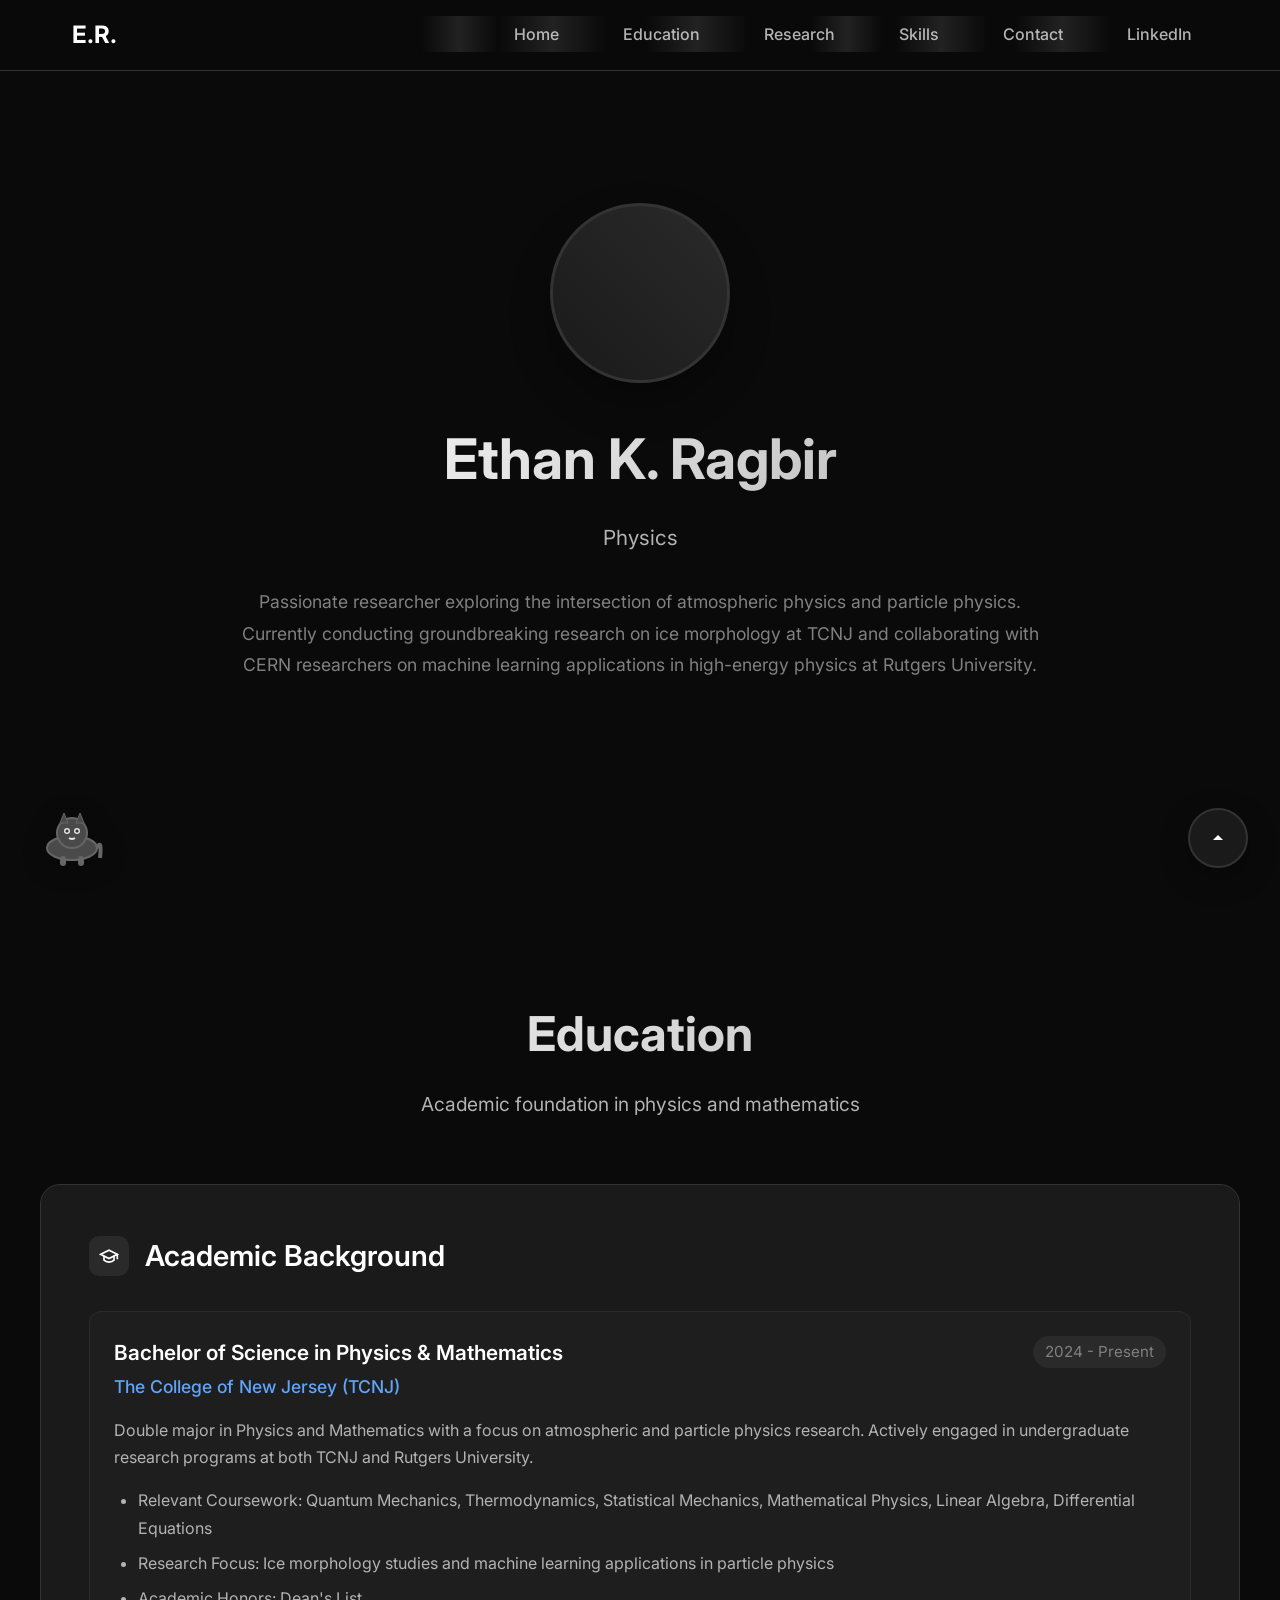
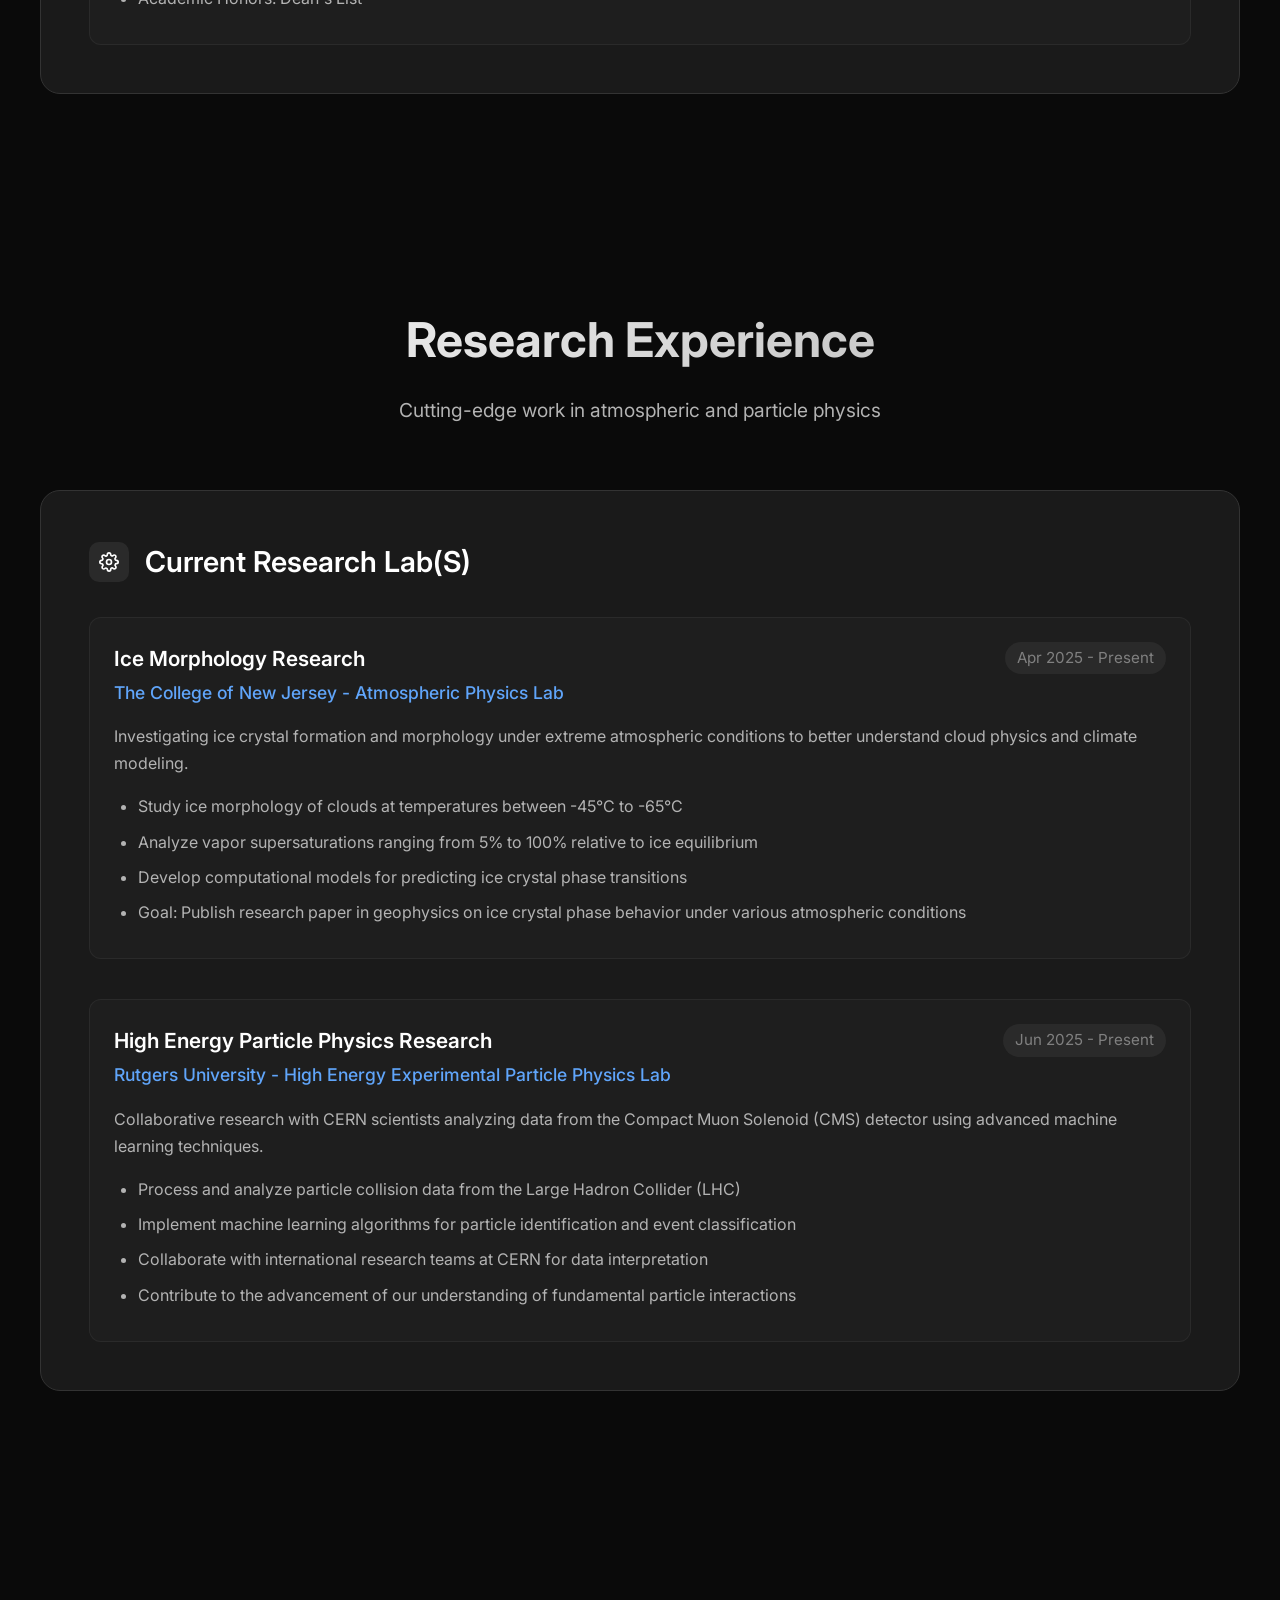
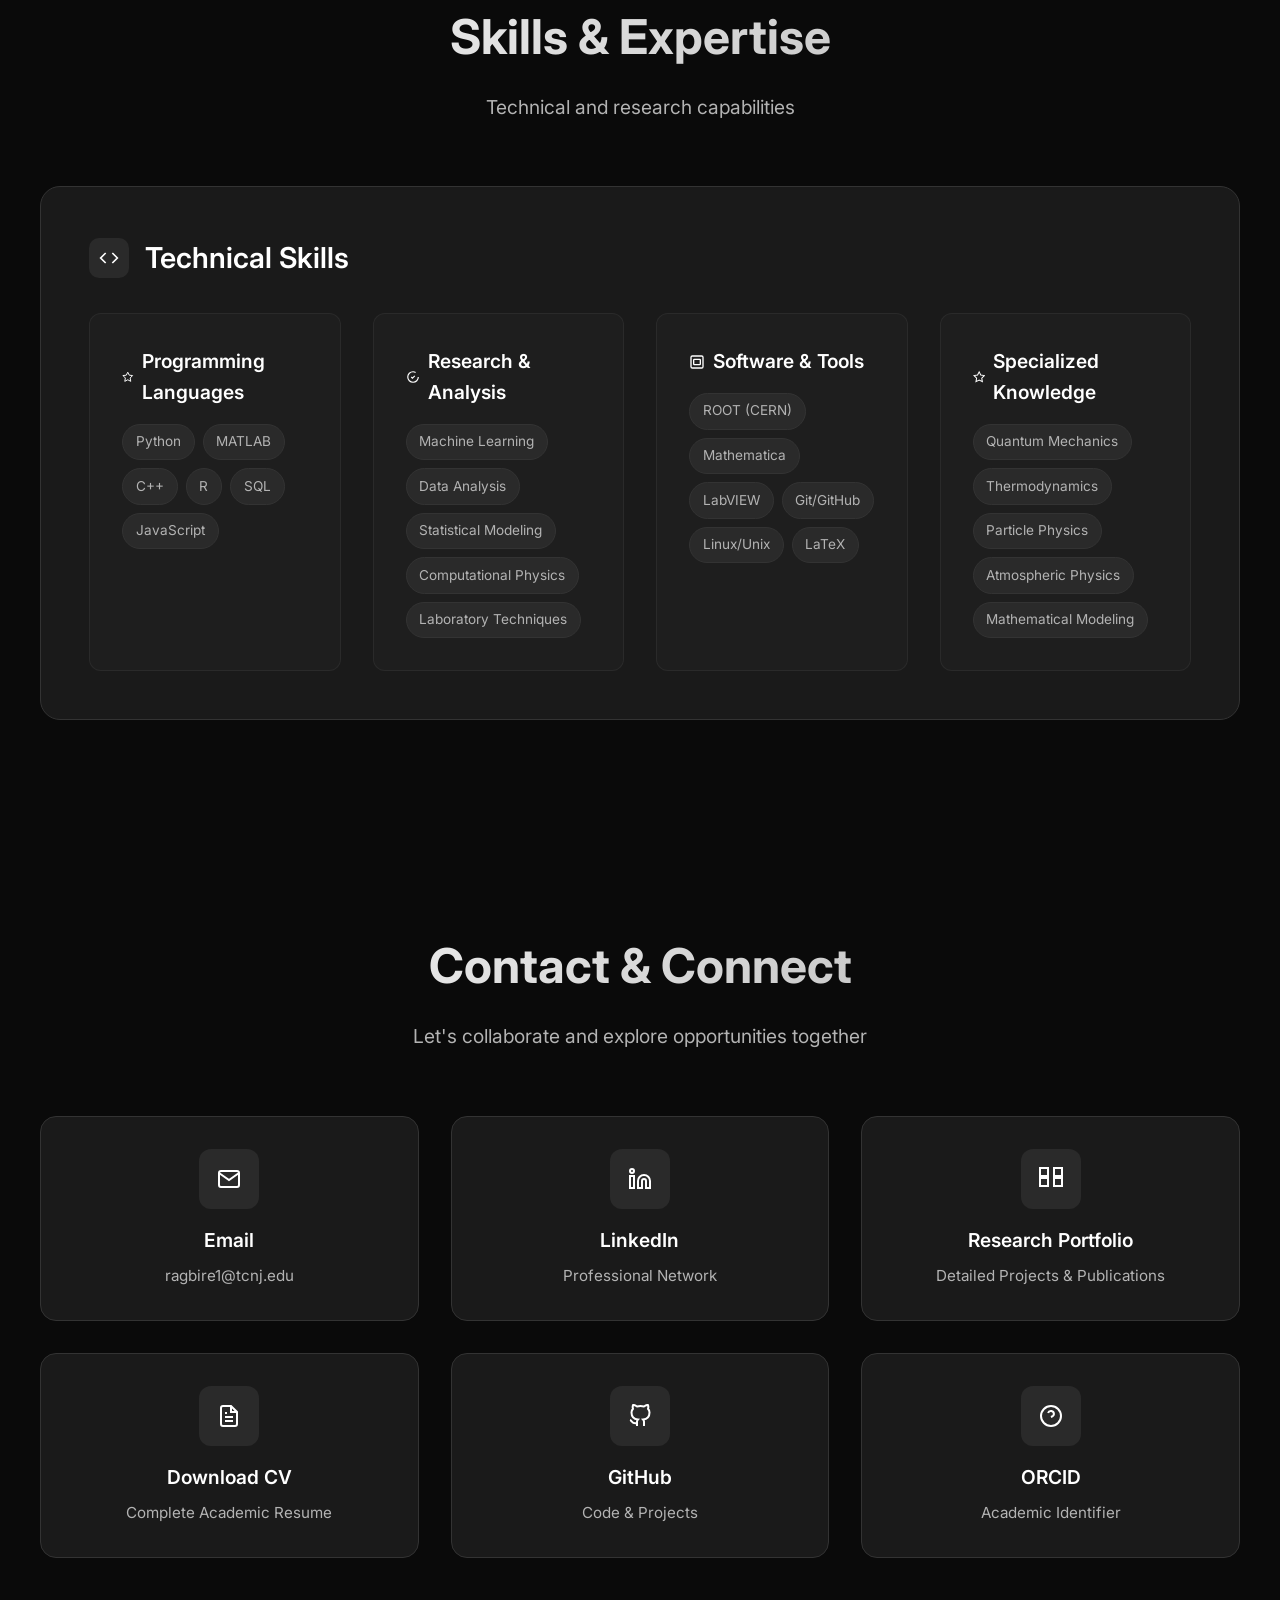
==== index.html @ 8b469f12 "Update index.html" ====
<!DOCTYPE html>
<html lang="en">
<head>
  <meta charset="UTF-8" />
  <meta name="viewport" content="width=device-width, initial-scale=1.0" />
  <title>Ethan Ragbir - Physics & Mathematics Portfolio</title>
  <link rel="preconnect" href="https://fonts.googleapis.com">
  <link rel="preconnect" href="https://fonts.gstatic.com" crossorigin>
  <link href="https://fonts.googleapis.com/css2?family=Inter:wght@300;400;500;600;700&display=swap" rel="stylesheet">
  <style>
    * {
      margin: 0;
      padding: 0;
      box-sizing: border-box;
    }

    :root {
      --bg-primary: #0a0a0a;
      --bg-secondary: #1a1a1a;
      --bg-tertiary: #2a2a2a;
      --text-primary: #ffffff;
      --text-secondary: #b3b3b3;
      --text-muted: #808080;
      --accent: #4a4a4a;
      --border: #333333;
      --shadow: rgba(0, 0, 0, 0.5);
      --success: #4ade80;
      --warning: #fbbf24;
      --info: #60a5fa;
    }

    body {
      font-family: 'Inter', sans-serif;
      background: var(--bg-primary);
      color: var(--text-primary);
      line-height: 1.6;
      overflow-x: hidden;
      scroll-behavior: smooth;
    }

    /* Animated background grid */
    .bg-grid {
      position: fixed;
      top: 0;
      left: 0;
      width: 100%;
      height: 100%;
      opacity: 0.03;
      z-index: 0;
      background-image: 
        linear-gradient(rgba(255,255,255,0.1) 1px, transparent 1px),
        linear-gradient(90deg, rgba(255,255,255,0.1) 1px, transparent 1px);
      background-size: 50px 50px;
      animation: gridMove 20s linear infinite;
    }

    @keyframes gridMove {
      0% { transform: translate(0, 0); }
      100% { transform: translate(50px, 50px); }
    }

    /* Navigation */
    .nav {
      position: fixed;
      top: 0;
      left: 0;
      right: 0;
      z-index: 1000;
      background: rgba(10, 10, 10, 0.95);
      backdrop-filter: blur(20px);
      border-bottom: 1px solid var(--border);
      padding: 1rem 0;
      transition: all 0.3s ease;
    }

    .nav.scrolled {
      background: rgba(10, 10, 10, 0.98);
      box-shadow: 0 4px 30px rgba(0, 0, 0, 0.3);
    }

    .nav-container {
      max-width: 1200px;
      margin: 0 auto;
      display: flex;
      justify-content: space-between;
      align-items: center;
      padding: 0 2rem;
    }

    .logo {
      font-size: 1.5rem;
      font-weight: 700;
      color: var(--text-primary);
      text-decoration: none;
      transition: transform 0.3s ease;
    }

    .logo:hover {
      transform: scale(1.05);
    }

    .nav-links {
      display: flex;
      list-style: none;
      gap: 2rem;
    }

    .nav-links a {
      color: var(--text-secondary);
      text-decoration: none;
      font-weight: 500;
      padding: 0.5rem 1rem;
      border-radius: 8px;
      transition: all 0.3s ease;
      position: relative;
      overflow: hidden;
    }

    .nav-links a::before {
      content: '';
      position: absolute;
      top: 0;
      left: -100%;
      width: 100%;
      height: 100%;
      background: linear-gradient(90deg, transparent, rgba(255,255,255,0.1), transparent);
      transition: left 0.5s ease;
    }

    .nav-links a:hover::before {
      left: 100%;
    }

    .nav-links a:hover {
      color: var(--text-primary);
      background: var(--bg-secondary);
      transform: translateY(-2px);
    }

    /* Sections */
    .section {
      min-height: 100vh;
      padding: 6rem 2rem 4rem;
      position: relative;
    }

    .container {
      max-width: 1200px;
      margin: 0 auto;
    }

    /* Hero Section */
    .hero {
      display: flex;
      align-items: center;
      justify-content: center;
      text-align: center;
    }

    .hero-content {
      max-width: 800px;
      z-index: 10;
    }

    .hero-image {
      width: 180px;
      height: 180px;
      border-radius: 50%;
      margin: 0 auto 2rem;
      background: linear-gradient(45deg, var(--bg-secondary), var(--bg-tertiary));
      border: 3px solid var(--border);
      overflow: hidden;
      position: relative;
      transition: all 0.5s ease;
      box-shadow: 0 20px 40px rgba(0,0,0,0.3);
    }

    .hero-image:hover {
      transform: scale(1.05) rotate(5deg);
      box-shadow: 0 25px 50px rgba(0,0,0,0.4);
    }

    .hero-image img {
      width: 100%;
      height: 100%;
      object-fit: cover;
    }

    .hero h1 {
      font-size: 3.5rem;
      font-weight: 700;
      margin-bottom: 1rem;
      background: linear-gradient(135deg, var(--text-primary), var(--text-secondary));
      -webkit-background-clip: text;
      -webkit-text-fill-color: transparent;
      background-clip: text;
      animation: fadeInUp 1s ease-out;
    }

    .hero .subtitle {
      font-size: 1.3rem;
      color: var(--text-secondary);
      margin-bottom: 2rem;
      animation: fadeInUp 1s ease-out 0.2s both;
    }

    .hero .description {
      font-size: 1.1rem;
      color: var(--text-muted);
      line-height: 1.8;
      margin-bottom: 3rem;
      animation: fadeInUp 1s ease-out 0.4s both;
    }

    @keyframes fadeInUp {
      from {
        opacity: 0;
        transform: translateY(30px);
      }
      to {
        opacity: 1;
        transform: translateY(0);
      }
    }

    /* Section Headers */
    .section-header {
      text-align: center;
      margin-bottom: 4rem;
    }

    .section-title {
      font-size: 3rem;
      font-weight: 700;
      margin-bottom: 1rem;
      background: linear-gradient(135deg, var(--text-primary), var(--text-secondary));
      -webkit-background-clip: text;
      -webkit-text-fill-color: transparent;
      background-clip: text;
    }

    .section-subtitle {
      font-size: 1.2rem;
      color: var(--text-secondary);
      max-width: 600px;
      margin: 0 auto;
    }

    /* CV Sections */
    .cv-section {
      background: var(--bg-secondary);
      border: 1px solid var(--border);
      border-radius: 20px;
      padding: 3rem;
      margin-bottom: 3rem;
      position: relative;
      overflow: hidden;
      transition: all 0.3s ease;
    }

    .cv-section::before {
      content: '';
      position: absolute;
      top: 0;
      left: -100%;
      width: 100%;
      height: 100%;
      background: linear-gradient(90deg, transparent, rgba(255,255,255,0.03), transparent);
      animation: shimmer 4s infinite;
    }

    @keyframes shimmer {
      0% { left: -100%; }
      100% { left: 100%; }
    }

    .cv-section:hover {
      transform: translateY(-5px);
      box-shadow: 0 15px 35px rgba(0,0,0,0.2);
    }

    .cv-section h3 {
      font-size: 1.8rem;
      font-weight: 600;
      color: var(--text-primary);
      margin-bottom: 2rem;
      display: flex;
      align-items: center;
      gap: 1rem;
    }

    .cv-icon {
      width: 40px;
      height: 40px;
      background: var(--bg-tertiary);
      border-radius: 10px;
      display: flex;
      align-items: center;
      justify-content: center;
      transition: all 0.3s ease;
    }

    .cv-section:hover .cv-icon {
      background: var(--accent);
      transform: scale(1.1);
    }

    /* Education & Experience Items */
    .cv-item {
      margin-bottom: 2.5rem;
      padding: 1.5rem;
      background: rgba(255,255,255,0.02);
      border-radius: 12px;
      border: 1px solid rgba(255,255,255,0.05);
      transition: all 0.3s ease;
    }

    .cv-item:hover {
      background: rgba(255,255,255,0.04);
      transform: translateX(10px);
    }

    .cv-item:last-child {
      margin-bottom: 0;
    }

    .cv-item-header {
      display: flex;
      justify-content: space-between;
      align-items: flex-start;
      margin-bottom: 1rem;
      flex-wrap: wrap;
      gap: 1rem;
    }

    .cv-item-title {
      font-size: 1.3rem;
      font-weight: 600;
      color: var(--text-primary);
      margin-bottom: 0.25rem;
    }

    .cv-item-subtitle {
      font-size: 1.1rem;
      color: var(--info);
      font-weight: 500;
    }

    .cv-item-date {
      font-size: 0.95rem;
      color: var(--text-muted);
      background: var(--bg-tertiary);
      padding: 0.25rem 0.75rem;
      border-radius: 20px;
      white-space: nowrap;
    }

    .cv-item-description {
      color: var(--text-secondary);
      line-height: 1.7;
    }

    .cv-item-description ul {
      margin-top: 1rem;
      padding-left: 1.5rem;
    }

    .cv-item-description li {
      margin-bottom: 0.5rem;
      color: var(--text-secondary);
    }

    /* Skills Grid */
    .skills-grid {
      display: grid;
      grid-template-columns: repeat(auto-fit, minmax(250px, 1fr));
      gap: 2rem;
    }

    .skill-category {
      background: rgba(255,255,255,0.02);
      border: 1px solid rgba(255,255,255,0.05);
      border-radius: 12px;
      padding: 2rem;
      transition: all 0.3s ease;
    }

    .skill-category:hover {
      background: rgba(255,255,255,0.04);
      transform: translateY(-5px);
    }

    .skill-category h4 {
      font-size: 1.2rem;
      font-weight: 600;
      color: var(--text-primary);
      margin-bottom: 1rem;
      display: flex;
      align-items: center;
      gap: 0.5rem;
    }

    .skill-tags {
      display: flex;
      flex-wrap: wrap;
      gap: 0.5rem;
    }

    .skill-tag {
      background: var(--bg-tertiary);
      color: var(--text-secondary);
      padding: 0.4rem 0.8rem;
      border-radius: 20px;
      font-size: 0.85rem;
      border: 1px solid var(--border);
      transition: all 0.3s ease;
    }

    .skill-tag:hover {
      background: var(--accent);
      color: var(--text-primary);
      transform: scale(1.05);
    }

    /* Contact Cards */
    .contact-grid {
      display: grid;
      grid-template-columns: repeat(auto-fit, minmax(300px, 1fr));
      gap: 2rem;
    }

    .contact-card {
      background: var(--bg-secondary);
      border: 1px solid var(--border);
      border-radius: 16px;
      padding: 2rem;
      text-align: center;
      transition: all 0.3s ease;
      position: relative;
      overflow: hidden;
      cursor: pointer;
    }

    .contact-card::before {
      content: '';
      position: absolute;
      top: 0;
      left: 0;
      right: 0;
      bottom: 0;
      background: linear-gradient(45deg, transparent, rgba(255,255,255,0.05), transparent);
      opacity: 0;
      transition: opacity 0.3s ease;
    }

    .contact-card:hover::before {
      opacity: 1;
    }

    .contact-card:hover {
      transform: translateY(-10px);
      box-shadow: 0 20px 40px rgba(0,0,0,0.3);
      border-color: var(--accent);
    }

    .contact-icon {
      width: 60px;
      height: 60px;
      background: var(--bg-tertiary);
      border-radius: 12px;
      display: flex;
      align-items: center;
      justify-content: center;
      margin: 0 auto 1rem;
      transition: all 0.3s ease;
    }

    .contact-card:hover .contact-icon {
      background: var(--accent);
      transform: scale(1.1);
    }

    .contact-card h4 {
      font-size: 1.2rem;
      font-weight: 600;
      margin-bottom: 0.5rem;
      color: var(--text-primary);
    }

    .contact-card p {
      color: var(--text-secondary);
      font-size: 0.95rem;
    }

    .contact-card a {
      color: inherit;
      text-decoration: none;
    }

    /* Interactive Cat */
    .interactive-cat {
      position: fixed;
      bottom: 2rem;
      left: 2rem;
      width: 80px;
      height: 60px;
      cursor: pointer;
      transition: all 0.3s ease;
      z-index: 1000;
      filter: drop-shadow(0 4px 12px rgba(0,0,0,0.3));
    }

    .interactive-cat:hover {
      transform: scale(1.1);
      filter: drop-shadow(0 6px 20px rgba(0,0,0,0.4));
    }

    .interactive-cat.walking {
      animation: catWalk 8s linear infinite;
    }

    @keyframes catWalk {
      0% { left: 2rem; }
      25% { left: calc(50% - 40px); }
      50% { left: calc(100% - 6rem); transform: scaleX(-1); }
      75% { left: calc(50% - 40px); }
      100% { left: 2rem; transform: scaleX(1); }
    }

    /* Scroll Indicators */
    .scroll-indicator {
      position: fixed;
      top: 0;
      left: 0;
      height: 4px;
      background: linear-gradient(90deg, var(--accent), var(--text-secondary));
      transition: width 0.1s ease;
      z-index: 1001;
    }

    /* Floating Action Button */
    .fab {
      position: fixed;
      bottom: 2rem;
      right: 2rem;
      width: 60px;
      height: 60px;
      background: var(--bg-secondary);
      border: 2px solid var(--border);
      border-radius: 50%;
      display: flex;
      align-items: center;
      justify-content: center;
      cursor: pointer;
      transition: all 0.3s ease;
      z-index: 1000;
      box-shadow: 0 10px 30px rgba(0,0,0,0.3);
    }

    .fab:hover {
      background: var(--accent);
      transform: scale(1.1);
      box-shadow: 0 15px 40px rgba(0,0,0,0.4);
    }

    .fab svg {
      width: 24px;
      height: 24px;
      fill: var(--text-primary);
    }

    /* Responsive Design */
    @media (max-width: 768px) {
      .nav-container {
        padding: 0 1rem;
      }
      
      .nav-links {
        display: none;
      }
      
      .section {
        padding: 4rem 1rem 2rem;
      }
      
      .hero h1 {
        font-size: 2.5rem;
      }
      
      .section-title {
        font-size: 2.2rem;
      }
      
      .cv-section {
        padding: 2rem;
      }
      
      .cv-item-header {
        flex-direction: column;
        align-items: flex-start;
        gap: 0.5rem;
      }
      
      .fab {
        bottom: 1rem;
        right: 1rem;
      }
      
      .interactive-cat {
        bottom: 1rem;
        left: 1rem;
        width: 60px;
        height: 45px;
      }
    }

    /* Loading Animation */
    .loading {
      position: fixed;
      top: 0;
      left: 0;
      width: 100%;
      height: 100%;
      background: var(--bg-primary);
      display: flex;
      align-items: center;
      justify-content: center;
      z-index: 10000;
      transition: opacity 0.5s ease;
    }

    .loading.hidden {
      opacity: 0;
      pointer-events: none;
    }

    .spinner {
      width: 40px;
      height: 40px;
      border: 3px solid var(--border);
      border-top: 3px solid var(--text-primary);
      border-radius: 50%;
      animation: spin 1s linear infinite;
    }

    @keyframes spin {
      0% { transform: rotate(0deg); }
      100% { transform: rotate(360deg); }
    }
  </style>
</head>
<body>
  <!-- Loading Screen -->
  <div class="loading" id="loading">
    <div class="spinner"></div>
  </div>

  <!-- Scroll Indicator -->
  <div class="scroll-indicator" id="scrollIndicator"></div>

  <!-- Animated Background -->
  <div class="bg-grid"></div>

  <!-- Navigation -->
  <nav class="nav" id="navbar">
    <div class="nav-container">
      <a href="#home" class="logo">E.R.</a>
      <ul class="nav-links">
        <li><a href="#home">Home</a></li>
        <li><a href="#education">Education</a></li>
        <li><a href="#research">Research</a></li>
        <li><a href="#skills">Skills</a></li>
        <li><a href="#contact">Contact</a></li>
        <li><a href="https://www.linkedin.com/in/ethan-ragbir-6032b42a3" target="_blank">LinkedIn</a></li>
      </ul>
    </div>
  </nav>

  <!-- Hero Section -->
  <section class="section hero" id="home">
    <div class="container">
      <div class="hero-content">
        <div class="hero-image">
          <img src="your-profile.jpg" alt="Ethan Ragbir" onerror="this.style.display='none'">
        </div>
        <h1>Ethan K. Ragbir</h1>
        <p class="subtitle">Physics & Mathematics Student</p>
        <p class="description">
          Passionate researcher exploring the intersection of atmospheric physics and particle physics. 
          Currently conducting groundbreaking research on ice morphology at TCNJ and collaborating 
          with CERN researchers on machine learning applications in high-energy physics at Rutgers University.
        </p>
      </div>
    </div>
  </section>

  <!-- Education Section -->
  <section class="section" id="education">
    <div class="container">
      <div class="section-header">
        <h2 class="section-title">Education</h2>
        <p class="section-subtitle">Academic foundation in physics and mathematics</p>
      </div>
      
      <div class="cv-section">
        <h3>
          <div class="cv-icon">
            <svg width="20" height="20" viewBox="0 0 24 24" fill="none" stroke="currentColor" stroke-width="2">
              <path d="M22 10v6M2 10l10-5 10 5-10 5z"/>
              <path d="M6 12v5c3 3 9 3 12 0v-5"/>
            </svg>
          </div>
          Academic Background
        </h3>
        
        <div class="cv-item">
          <div class="cv-item-header">
            <div>
              <div class="cv-item-title">Bachelor of Science in Physics & Mathematics</div>
              <div class="cv-item-subtitle">The College of New Jersey (TCNJ)</div>
            </div>
            <div class="cv-item-date">2024 - Present</div>
          </div>
          <div class="cv-item-description">
            <p>Double major in Physics and Mathematics with a focus on atmospheric and particle physics research. Actively engaged in undergraduate research programs at both TCNJ and Rutgers University.</p>
            <ul>
              <li>Relevant Coursework: Quantum Mechanics, Thermodynamics, Statistical Mechanics, Mathematical Physics, Linear Algebra, Differential Equations</li>
              <li>Research Focus: Ice morphology studies and machine learning applications in particle physics</li>
              <li>Academic Honors: Dean's List</li>
            </ul>
          </div>
        </div>
      </div>
    </div>
  </section>

  <!-- Research Section -->
  <section class="section" id="research">
    <div class="container">
      <div class="section-header">
        <h2 class="section-title">Research Experience</h2>
        <p class="section-subtitle">Cutting-edge work in atmospheric and particle physics</p>
      </div>
      
      <div class="cv-section">
        <h3>
          <div class="cv-icon">
            <svg width="20" height="20" viewBox="0 0 24 24" fill="none" stroke="currentColor" stroke-width="2">
              <circle cx="12" cy="12" r="3"/>
              <path d="M19.4 15a1.65 1.65 0 0 0 .33 1.82l.06.06a2 2 0 0 1 0 2.83 2 2 0 0 1-2.83 0l-.06-.06a1.65 1.65 0 0 0-1.82-.33 1.65 1.65 0 0 0-1 1.51V21a2 2 0 0 1-2 2 2 2 0 0 1-2-2v-.09A1.65 1.65 0 0 0 9 19.4a1.65 1.65 0 0 0-1.82.33l-.06.06a2 2 0 0 1-2.83 0 2 2 0 0 1 0-2.83l.06-.06a1.65 1.65 0 0 0 .33-1.82 1.65 1.65 0 0 0-1.51-1H3a2 2 0 0 1-2-2 2 2 0 0 1 2-2h.09A1.65 1.65 0 0 0 4.6 9a1.65 1.65 0 0 0-.33-1.82l-.06-.06a2 2 0 0 1 0-2.83 2 2 0 0 1 2.83 0l.06.06a1.65 1.65 0 0 0 1.82.33H9a1.65 1.65 0 0 0 1-1.51V3a2 2 0 0 1 2-2 2 2 0 0 1 2 2v.09a1.65 1.65 0 0 0 1 1.51 1.65 1.65 0 0 0 1.82-.33l.06-.06a2 2 0 0 1 2.83 0 2 2 0 0 1 0 2.83l-.06.06a1.65 1.65 0 0 0-.33 1.82V9a1.65 1.65 0 0 0 1.51 1H21a2 2 0 0 1 2 2 2 2 0 0 1-2 2h-.09a1.65 1.65 0 0 0-1.51 1z"/>
            </svg>
          </div>
          Current Research Lab(S)
        </h3>
        
        <div class="cv-item">
          <div class="cv-item-header">
            <div>
              <div class="cv-item-title">Ice Morphology Research</div>
              <div class="cv-item-subtitle">The College of New Jersey - Atmospheric Physics Lab</div>
            </div>
            <div class="cv-item-date">Apr 2025 - Present</div>
          </div>
          <div class="cv-item-description">
            <p>Investigating ice crystal formation and morphology under extreme atmospheric conditions to better understand cloud physics and climate modeling.</p>
            <ul>
              <li>Study ice morphology of clouds at temperatures between -45°C to -65°C</li>
              <li>Analyze vapor supersaturations ranging from 5% to 100% relative to ice equilibrium</li>
              <li>Develop computational models for predicting ice crystal phase transitions</li>
              <li>Goal: Publish research paper in geophysics on ice crystal phase behavior under various atmospheric conditions</li>
            </ul>
          </div>
        </div>

        <div class="cv-item">
          <div class="cv-item-header">
            <div>
              <div class="cv-item-title">High Energy Particle Physics Research</div>
              <div class="cv-item-subtitle">Rutgers University - High Energy Experimental Particle Physics Lab</div>
            </div>
            <div class="cv-item-date">Jun 2025 - Present</div>
          </div>
          <div class="cv-item-description">
            <p>Collaborative research with CERN scientists analyzing data from the Compact Muon Solenoid (CMS) detector using advanced machine learning techniques.</p>
            <ul>
              <li>Process and analyze particle collision data from the Large Hadron Collider (LHC)</li>
              <li>Implement machine learning algorithms for particle identification and event classification</li>
              <li>Collaborate with international research teams at CERN for data interpretation</li>
              <li>Contribute to the advancement of our understanding of fundamental particle interactions</li>
            </ul>
          </div>
        </div>
      </div>
    </div>
  </section>

  <!-- Skills Section -->
  <section class="section" id="skills">
    <div class="container">
      <div class="section-header">
        <h2 class="section-title">Skills & Expertise</h2>
        <p class="section-subtitle">Technical and research capabilities</p>
      </div>
      
      <div class="cv-section">
        <h3>
          <div class="cv-icon">
            <svg width="20" height="20" viewBox="0 0 24 24" fill="none" stroke="currentColor" stroke-width="2">
              <polyline points="16 18 22 12 16 6"/>
              <polyline points="8 6 2 12 8 18"/>
            </svg>
          </div>
          Technical Skills
        </h3>
        
        <div class="skills-grid">
          <div class="skill-category">
            <h4>
              <svg width="16" height="16" viewBox="0 0 24 24" fill="none" stroke="currentColor" stroke-width="2">
                <polygon points="12 2 15.09 8.26 22 9 17 14.14 18.18 21.02 12 17.77 5.82 21.02 7 14.14 2 9 8.91 8.26 12 2"/>
              </svg>
              Programming Languages
            </h4>
            <div class="skill-tags">
              <span class="skill-tag">Python</span>
              <span class="skill-tag">MATLAB</span>
              <span class="skill-tag">C++</span>
              <span class="skill-tag">R</span>
              <span class="skill-tag">SQL</span>
              <span class="skill-tag">JavaScript</span>
            </div>
          </div>

          <div class="skill-category">
            <h4>
              <svg width="16" height="16" viewBox="0 0 24 24" fill="none" stroke="currentColor" stroke-width="2">
                <path d="M9 12l2 2 4-4"/>
              <path d="M21 12c0 4.97-4.03 9-9 9s-9-4.03-9-9 4.03-9 9-9c1.59 0 3.09.41 4.39 1.14"/>
            </svg>
            Research & Analysis
          </h4>
          <div class="skill-tags">
            <span class="skill-tag">Machine Learning</span>
            <span class="skill-tag">Data Analysis</span>
            <span class="skill-tag">Statistical Modeling</span>
            <span class="skill-tag">Computational Physics</span>
            <span class="skill-tag">Laboratory Techniques</span>
          </div>
        </div>

        <div class="skill-category">
          <h4>
            <svg width="16" height="16" viewBox="0 0 24 24" fill="none" stroke="currentColor" stroke-width="2">
              <rect x="3" y="3" width="18" height="18" rx="2" ry="2"/>
              <rect x="7" y="8" width="10" height="8" rx="1" ry="1"/>
            </svg>
            Software & Tools
          </h4>
          <div class="skill-tags">
            <span class="skill-tag">ROOT (CERN)</span>
            <span class="skill-tag">Mathematica</span>
            <span class="skill-tag">LabVIEW</span>
            <span class="skill-tag">Git/GitHub</span>
            <span class="skill-tag">Linux/Unix</span>
            <span class="skill-tag">LaTeX</span>
          </div>
        </div>

        <div class="skill-category">
          <h4>
            <svg width="16" height="16" viewBox="0 0 24 24" fill="none" stroke="currentColor" stroke-width="2">
              <path d="M12 2l3.09 6.26L22 9.27l-5 4.87 1.18 6.88L12 17.77l-6.18 3.25L7 14.14 2 9.27l6.91-1.01L12 2z"/>
            </svg>
            Specialized Knowledge
          </h4>
          <div class="skill-tags">
            <span class="skill-tag">Quantum Mechanics</span>
            <span class="skill-tag">Thermodynamics</span>
            <span class="skill-tag">Particle Physics</span>
            <span class="skill-tag">Atmospheric Physics</span>
            <span class="skill-tag">Mathematical Modeling</span>
          </div>
        </div>
      </div>
    </div>
  </div>
</section>

<!-- Contact Section -->
<section class="section" id="contact">
  <div class="container">
    <div class="section-header">
      <h2 class="section-title">Contact & Connect</h2>
      <p class="section-subtitle">Let's collaborate and explore opportunities together</p>
    </div>
    
    <div class="contact-grid">
      <div class="contact-card" onclick="window.location.href='mailto:your-email@tcnj.edu'">
        <div class="contact-icon">
          <svg width="24" height="24" viewBox="0 0 24 24" fill="none" stroke="currentColor" stroke-width="2">
            <path d="M4 4h16c1.1 0 2 .9 2 2v12c0 1.1-.9 2-2 2H4c-1.1 0-2-.9-2-2V6c0-1.1.9-2 2-2z"/>
            <polyline points="22,6 12,13 2,6"/>
          </svg>
        </div>
        <h4>Email</h4>
        <p>ragbire1@tcnj.edu</p>
      </div>

      <div class="contact-card" onclick="window.open('https://www.linkedin.com/in/ethan-ragbir-6032b42a3', '_blank')">
        <div class="contact-icon">
          <svg width="24" height="24" viewBox="0 0 24 24" fill="none" stroke="currentColor" stroke-width="2">
            <path d="M16 8a6 6 0 0 1 6 6v7h-4v-7a2 2 0 0 0-2-2 2 2 0 0 0-2 2v7h-4v-7a6 6 0 0 1 6-6z"/>
            <rect x="2" y="9" width="4" height="12"/>
            <circle cx="4" cy="4" r="2"/>
          </svg>
        </div>
        <h4>LinkedIn</h4>
        <p>Professional Network</p>
      </div>

      <div class="contact-card" onclick="window.location.href='research.html'">
        <div class="contact-icon">
          <svg width="24" height="24" viewBox="0 0 24 24" fill="none" stroke="currentColor" stroke-width="2">
            <path d="M9 11H1v8h8v-8zM23 11h-8v8h8v-8zM9 1H1v8h8V1zM23 1h-8v8h8V1z"/>
          </svg>
        </div>
        <h4>Research Portfolio</h4>
        <p>Detailed Projects & Publications</p>
      </div>

      <div class="contact-card" onclick="window.location.href='resume.pdf'">
        <div class="contact-icon">
          <svg width="24" height="24" viewBox="0 0 24 24" fill="none" stroke="currentColor" stroke-width="2">
            <path d="M14 2H6a2 2 0 0 0-2 2v16a2 2 0 0 0 2 2h12a2 2 0 0 0 2-2V8z"/>
            <polyline points="14,2 14,8 20,8"/>
            <line x1="16" y1="13" x2="8" y2="13"/>
            <line x1="16" y1="17" x2="8" y2="17"/>
            <polyline points="10,9 9,9 8,9"/>
          </svg>
        </div>
        <h4>Download CV</h4>
        <p>Complete Academic Resume</p>
      </div>

      <div class="contact-card" onclick="window.open('https://github.com/Ethan-Ragbir', '_blank')">
        <div class="contact-icon">
          <svg width="24" height="24" viewBox="0 0 24 24" fill="none" stroke="currentColor" stroke-width="2">
            <path d="M9 19c-5 1.5-5-2.5-7-3m14 6v-3.87a3.37 3.37 0 0 0-.94-2.61c3.14-.35 6.44-1.54 6.44-7A5.44 5.44 0 0 0 20 4.77 5.07 5.07 0 0 0 19.91 1S18.73.65 16 2.48a13.38 13.38 0 0 0-7 0C6.27.65 5.09 1 5.09 1A5.07 5.07 0 0 0 5 4.77a5.44 5.44 0 0 0-1.5 3.78c0 5.42 3.3 6.61 6.44 7A3.37 3.37 0 0 0 9 18.13V22"/>
          </svg>
        </div>
        <h4>GitHub</h4>
        <p>Code & Projects</p>
      </div>

      <div class="contact-card" onclick="showNotification('ORCID: 0009-0001-8796-5088 ')">
        <div class="contact-icon">
          <svg width="24" height="24" viewBox="0 0 24 24" fill="none" stroke="currentColor" stroke-width="2">
            <circle cx="12" cy="12" r="10"/>
            <path d="M9.09 9a3 3 0 0 1 5.83 1c0 2-3 3-3 3"/>
            <path d="M12 17h.01"/>
          </svg>
        </div>
        <h4>ORCID</h4>
        <p>Academic Identifier</p>
      </div>
    </div>
  </div>
</section>

<!-- Floating Action Button -->
<div class="fab" id="fab" title="Scroll to top">
  <svg viewBox="0 0 24 24">
    <path d="M7 14l5-5 5 5z"/>
  </svg>
</div>

<!-- Interactive Cat -->
<div class="interactive-cat" id="cat" title="Click me!">
  <svg width="80" height="60" viewBox="0 0 80 60">
    <g id="catBody">
      <!-- Cat body -->
      <ellipse cx="40" cy="40" rx="25" ry="12" fill="#4a4a4a" stroke="#666" stroke-width="2"/>
      <!-- Cat head -->
      <circle cx="40" cy="25" r="15" fill="#4a4a4a" stroke="#666" stroke-width="2"/>
      <!-- Cat ears -->
      <polygon points="28,15 32,5 36,15" fill="#4a4a4a" stroke="#666" stroke-width="1"/>
      <polygon points="44,15 48,5 52,15" fill="#4a4a4a" stroke="#666" stroke-width="1"/>
      <!-- Cat eyes -->
      <circle cx="35" cy="23" r="3" fill="#e0e0e0"/>
      <circle cx="45" cy="23" r="3" fill="#e0e0e0"/>
      <circle cx="35" cy="23" r="1.5" fill="#333"/>
      <circle cx="45" cy="23" r="1.5" fill="#333"/>
      <!-- Cat mouth -->
      <path d="M37 30 Q40 32 43 30" stroke="#e0e0e0" stroke-width="2" fill="none"/>
      <!-- Cat tail -->
      <path d="M65 40 Q70 30 68 50" stroke="#666" stroke-width="4" fill="none"/>
      <!-- Cat legs -->
      <rect x="28" y="48" width="6" height="10" rx="3" fill="#666"/>
      <rect x="46" y="48" width="6" height="10" rx="3" fill="#666"/>
    </g>
  </svg>
</div>

<script>
  // Loading Screen
  window.addEventListener('load', () => {
    setTimeout(() => {
      document.getElementById('loading').classList.add('hidden');
    }, 1000);
  });

  // Scroll Indicator
  window.addEventListener('scroll', () => {
    const scrolled = (window.scrollY / (document.documentElement.scrollHeight - window.innerHeight)) * 100;
    document.getElementById('scrollIndicator').style.width = scrolled + '%';
  });

  // Navbar scroll effect
  window.addEventListener('scroll', () => {
    const navbar = document.getElementById('navbar');
    if (window.scrollY > 50) {
      navbar.classList.add('scrolled');
    } else {
      navbar.classList.remove('scrolled');
    }
  });

  // Floating Action Button
  document.getElementById('fab').addEventListener('click', () => {
    window.scrollTo({ top: 0, behavior: 'smooth' });
  });

  // Interactive Cat
  const cat = document.getElementById('cat');
  let isWalking = false;

  cat.addEventListener('click', () => {
    if (!isWalking) {
      isWalking = true;
      cat.classList.add('walking');
      
      // Change cat expression
      const mouth = cat.querySelector('path[d*="M37 30"]');
      mouth.setAttribute('d', 'M37 30 Q40 28 43 30');
      
      setTimeout(() => {
        cat.classList.remove('walking');
        mouth.setAttribute('d', 'M37 30 Q40 32 43 30');
        isWalking = false;
      }, 8000);
    }
  });

  // Smooth scrolling for navigation links
  document.querySelectorAll('a[href^="#"]').forEach(anchor => {
    anchor.addEventListener('click', function (e) {
      e.preventDefault();
      const target = document.querySelector(this.getAttribute('href'));
      if (target) {
        target.scrollIntoView({ behavior: 'smooth' });
      }
    });
  });

  // Dynamic typing effect for subtitle
  const subtitle = document.querySelector('.subtitle');
  const text = 'Physics & Mathematics Student';
  let index = 0;
  
  function typeWriter() {
    if (index < text.length) {
      subtitle.textContent = text.slice(0, index + 1);
      index++;
      setTimeout(typeWriter, 100);
    }
  }
  
  setTimeout(typeWriter, 1500);

  // Intersection Observer for animations
  const observerOptions = {
    threshold: 0.1,
    rootMargin: '0px 0px -50px 0px'
  };

  const observer = new IntersectionObserver((entries) => {
    entries.forEach(entry => {
      if (entry.isIntersecting) {
        entry.target.style.opacity = '1';
        entry.target.style.transform = 'translateY(0)';
      }
    });
  }, observerOptions);

  // Observe all CV sections
  document.querySelectorAll('.cv-section, .cv-item').forEach(el => {
    el.style.opacity = '0';
    el.style.transform = 'translateY(30px)';
    el.style.transition = 'opacity 0.6s ease, transform 0.6s ease';
    observer.observe(el);
  });

  // Notification system
  function showNotification(message) {
    const notification = document.createElement('div');
    notification.style.cssText = `
      position: fixed;
      top: 20px;
      right: 20px;
      background: var(--bg-secondary);
      color: var(--text-primary);
      padding: 1rem 1.5rem;
      border-radius: 8px;
      border: 1px solid var(--border);
      z-index: 10000;
      animation: slideIn 0.3s ease-out;
      box-shadow: 0 10px 30px rgba(0,0,0,0.3);
    `;
    notification.textContent = message;
    document.body.appendChild(notification);

    setTimeout(() => {
      notification.style.animation = 'slideOut 0.3s ease-out forwards';
      setTimeout(() => notification.remove(), 300);
    }, 3000);
  }

  // Add slide animations to CSS
  const style = document.createElement('style');
  style.textContent = `
    @keyframes slideIn {
      from { transform: translateX(100%); opacity: 0; }
      to { transform: translateX(0); opacity: 1; }
    }
    @keyframes slideOut {
      from { transform: translateX(0); opacity: 1; }
      to { transform: translateX(100%); opacity: 0; }
    }
  `;
  document.head.appendChild(style);

  // Enhanced hover effects for contact cards
  document.querySelectorAll('.contact-card').forEach(card => {
    card.addEventListener('mouseenter', () => {
      card.style.transform = 'translateY(-10px) scale(1.02)';
    });
    
    card.addEventListener('mouseleave', () => {
      card.style.transform = 'translateY(0) scale(1)';
    });
  });

  // Keyboard navigation
  document.addEventListener('keydown', (e) => {
    if (e.key === 'ArrowUp' && e.ctrlKey) {
      window.scrollTo({ top: 0, behavior: 'smooth' });
    }
    if (e.key === 'ArrowDown' && e.ctrlKey) {
      window.scrollTo({ top: document.body.scrollHeight, behavior: 'smooth' });
    }
  });

  // Easter egg - Konami code
  let konamiCode = [];
  const konami = [38, 38, 40, 40, 37, 39, 37, 39, 66, 65]; // Up Up Down Down Left Right Left Right B A

  document.addEventListener('keydown', (e) => {
    konamiCode.push(e.keyCode);
    if (konamiCode.length > konami.length) {
      konamiCode.shift();
    }
    if (JSON.stringify(konamiCode) === JSON.stringify(konami)) {
      showNotification('🎉 Konami Code activated! You found the easter egg!');
      document.body.style.filter = 'hue-rotate(180deg)';
      setTimeout(() => {
        document.body.style.filter = 'none';
      }, 3000);
    }
  });
</script>
</body>
</html>
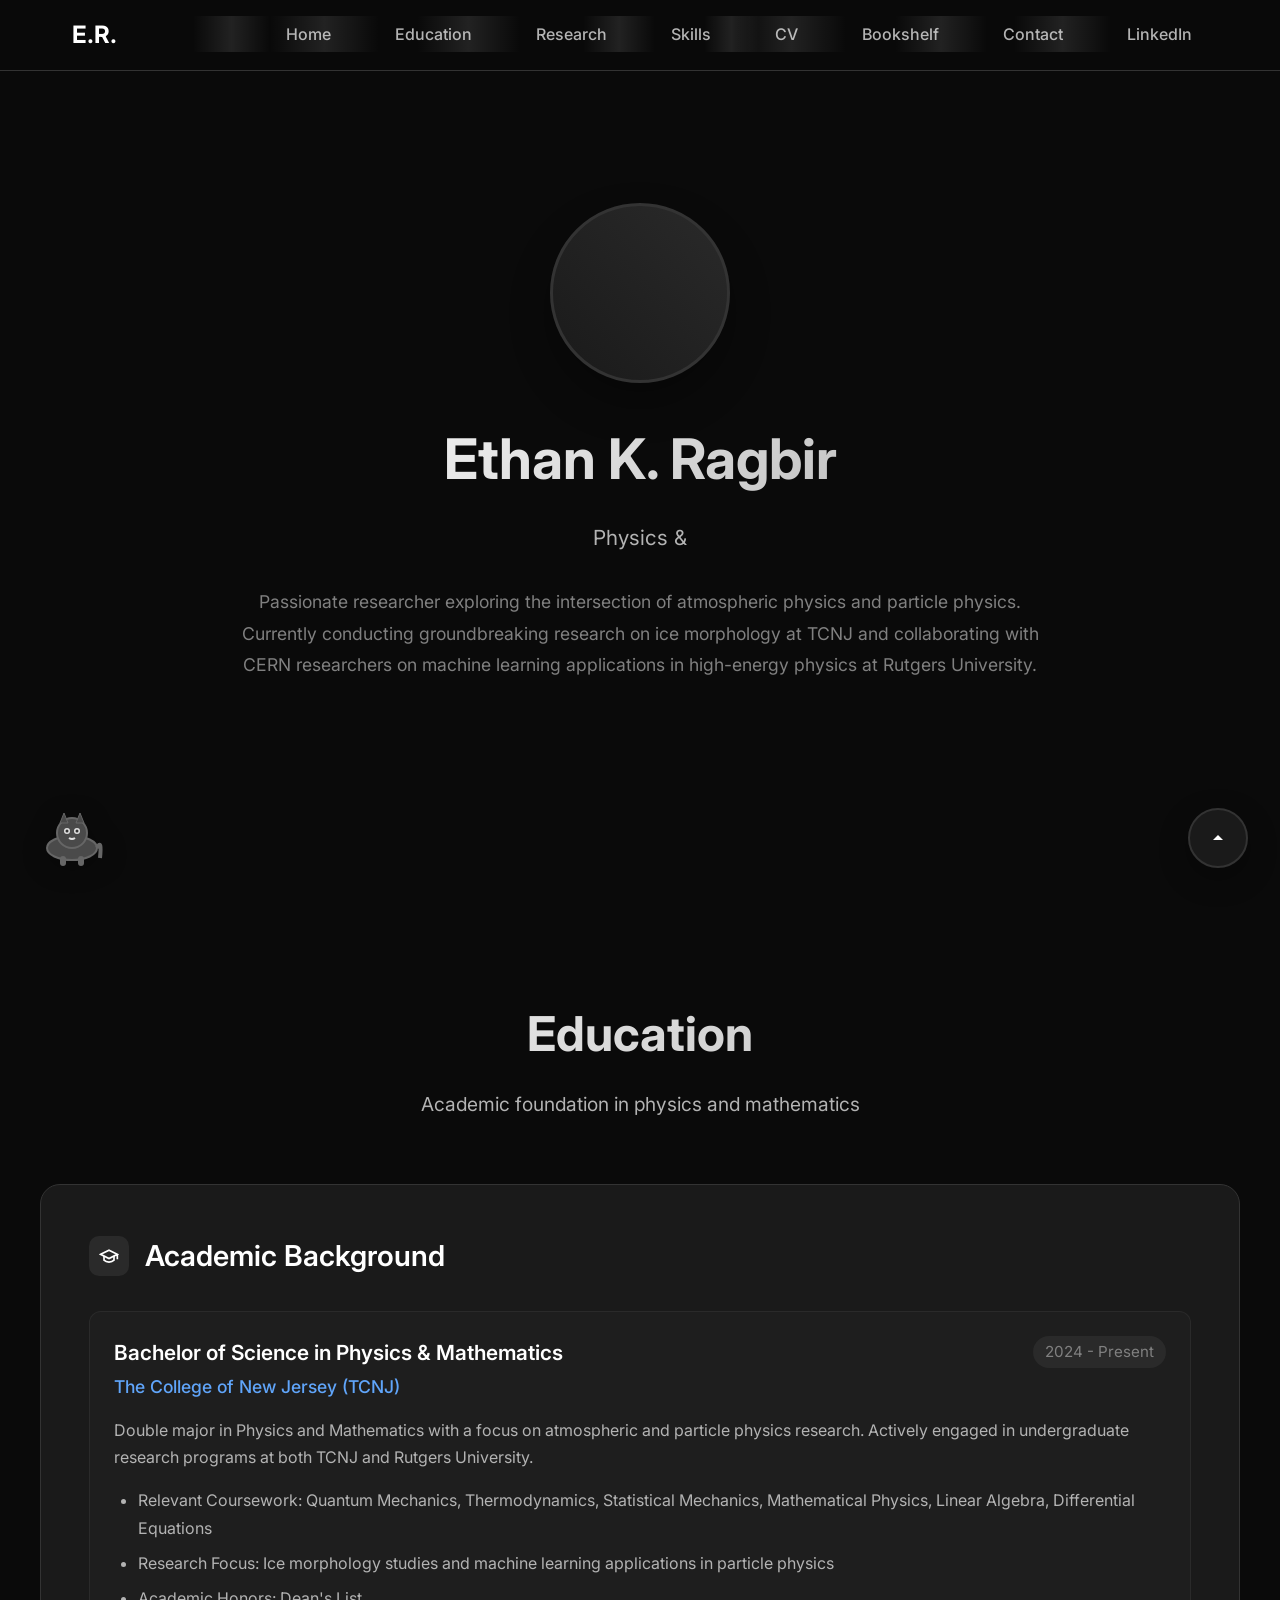
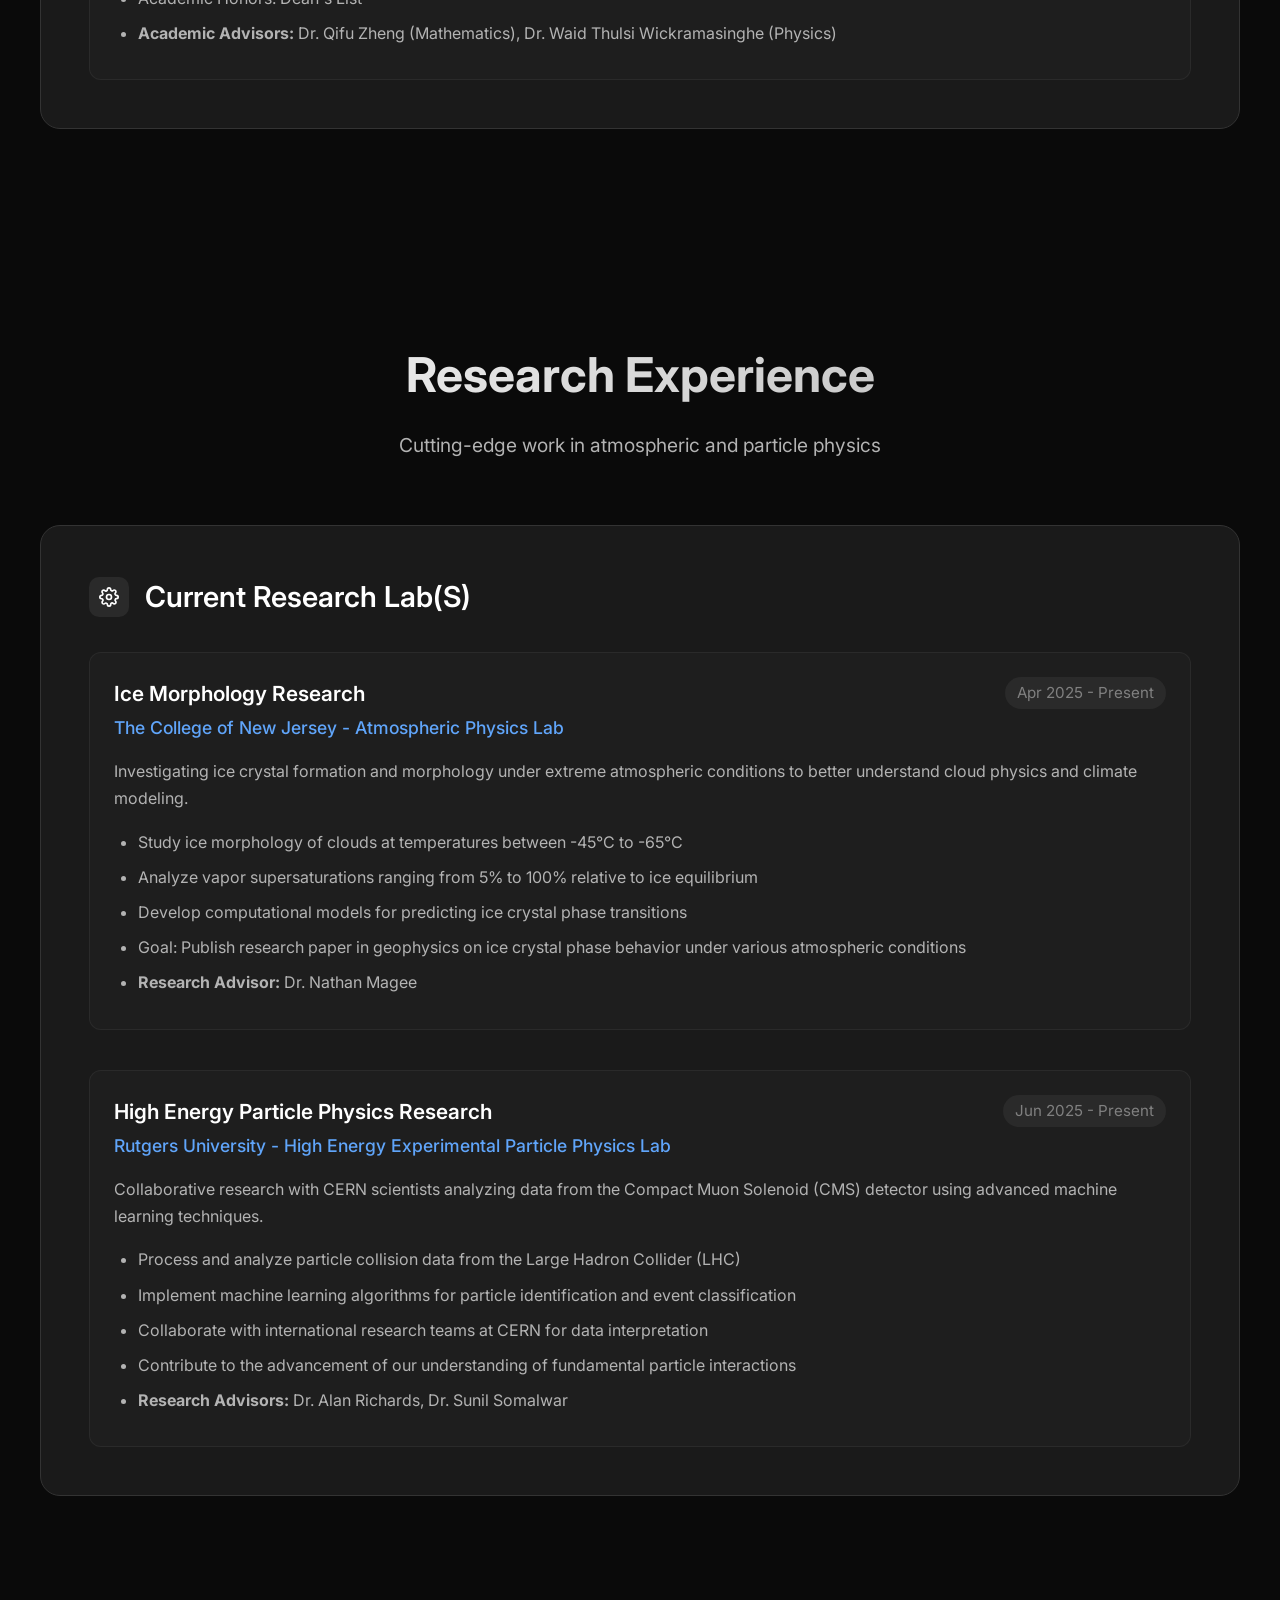
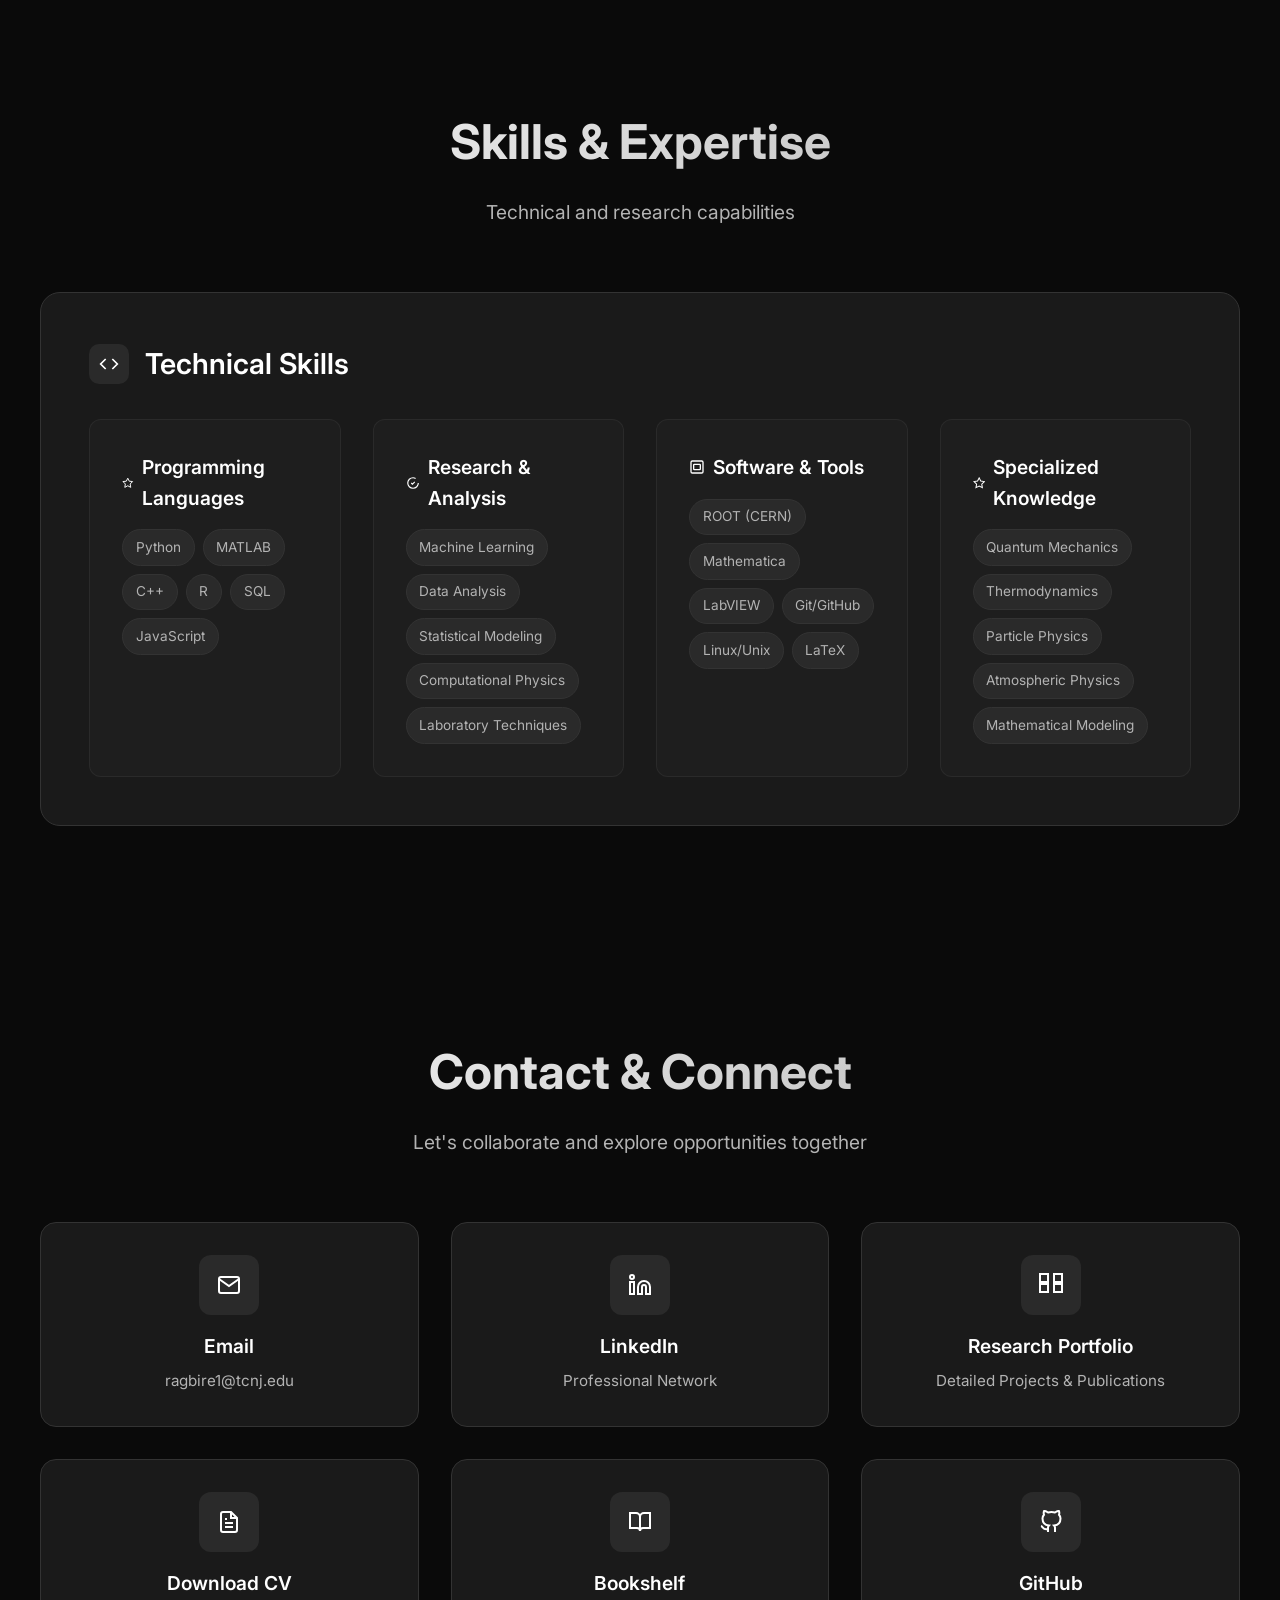
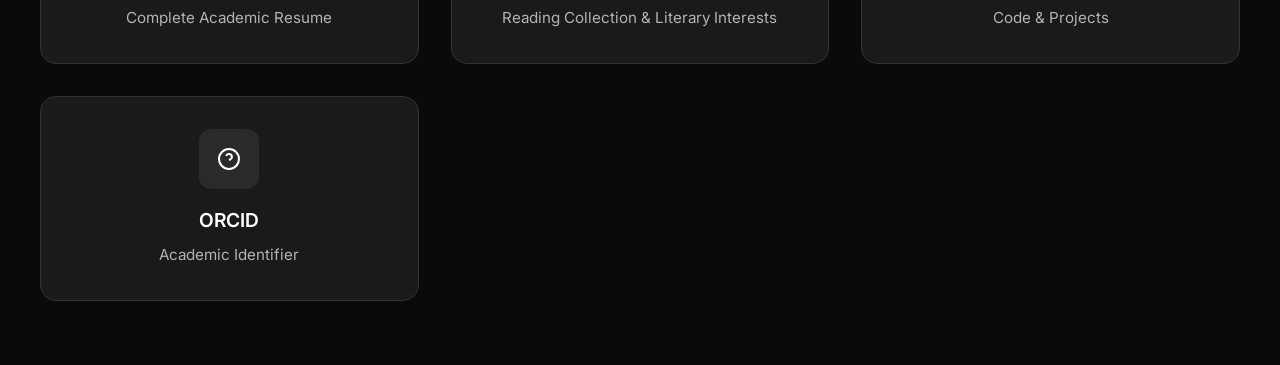
==== commit 7a8bf828: "Update index.html" ====
--- a/index.html
+++ b/index.html
@@ -670,6 +670,8 @@
         <li><a href="#education">Education</a></li>
         <li><a href="#research">Research</a></li>
         <li><a href="#skills">Skills</a></li>
+        <li><a href="https://github.com/Ethan-Ragbir/cv/blob/main/cv.pdf" target="_blank">CV</a></li>
+        <li><a href="bookshelf.html">Bookshelf</a></li>
         <li><a href="#contact">Contact</a></li>
         <li><a href="https://www.linkedin.com/in/ethan-ragbir-6032b42a3" target="_blank">LinkedIn</a></li>
       </ul>
@@ -727,6 +729,7 @@
               <li>Relevant Coursework: Quantum Mechanics, Thermodynamics, Statistical Mechanics, Mathematical Physics, Linear Algebra, Differential Equations</li>
               <li>Research Focus: Ice morphology studies and machine learning applications in particle physics</li>
               <li>Academic Honors: Dean's List</li>
+              <li><strong>Academic Advisors:</strong> Dr. Qifu Zheng (Mathematics), Dr. Waid Thulsi Wickramasinghe (Physics)</li>
             </ul>
           </div>
         </div>
@@ -768,6 +771,7 @@
               <li>Analyze vapor supersaturations ranging from 5% to 100% relative to ice equilibrium</li>
               <li>Develop computational models for predicting ice crystal phase transitions</li>
               <li>Goal: Publish research paper in geophysics on ice crystal phase behavior under various atmospheric conditions</li>
+              <li><strong>Research Advisor:</strong> Dr. Nathan Magee</li>
             </ul>
           </div>
         </div>
@@ -787,6 +791,7 @@
               <li>Implement machine learning algorithms for particle identification and event classification</li>
               <li>Collaborate with international research teams at CERN for data interpretation</li>
               <li>Contribute to the advancement of our understanding of fundamental particle interactions</li>
+              <li><strong>Research Advisors:</strong> Dr. Alan Richards, Dr. Sunil Somalwar</li>
             </ul>
           </div>
         </div>
@@ -895,7 +900,7 @@
     </div>
     
     <div class="contact-grid">
-      <div class="contact-card" onclick="window.location.href='mailto:your-email@tcnj.edu'">
+      <div class="contact-card" onclick="window.location.href='mailto:ragbire1@tcnj.edu'">
         <div class="contact-icon">
           <svg width="24" height="24" viewBox="0 0 24 24" fill="none" stroke="currentColor" stroke-width="2">
             <path d="M4 4h16c1.1 0 2 .9 2 2v12c0 1.1-.9 2-2 2H4c-1.1 0-2-.9-2-2V6c0-1.1.9-2 2-2z"/>
@@ -928,7 +933,7 @@
         <p>Detailed Projects & Publications</p>
       </div>
 
-      <div class="contact-card" onclick="window.location.href='resume.pdf'">
+      <div class="contact-card" onclick="window.open('https://github.com/Ethan-Ragbir/cv/blob/main/cv.pdf', '_blank')">
         <div class="contact-icon">
           <svg width="24" height="24" viewBox="0 0 24 24" fill="none" stroke="currentColor" stroke-width="2">
             <path d="M14 2H6a2 2 0 0 0-2 2v16a2 2 0 0 0 2 2h12a2 2 0 0 0 2-2V8z"/>
@@ -942,6 +947,17 @@
         <p>Complete Academic Resume</p>
       </div>
 
+      <div class="contact-card" onclick="window.location.href='bookshelf.html'">
+        <div class="contact-icon">
+          <svg width="24" height="24" viewBox="0 0 24 24" fill="none" stroke="currentColor" stroke-width="2">
+            <path d="M2 3h6a4 4 0 0 1 4 4v14a3 3 0 0 0-3-3H2z"/>
+            <path d="M22 3h-6a4 4 0 0 0-4 4v14a3 3 0 0 1 3-3h7z"/>
+          </svg>
+        </div>
+        <h4>Bookshelf</h4>
+        <p>Reading Collection & Literary Interests</p>
+      </div>
+
       <div class="contact-card" onclick="window.open('https://github.com/Ethan-Ragbir', '_blank')">
         <div class="contact-icon">
           <svg width="24" height="24" viewBox="0 0 24 24" fill="none" stroke="currentColor" stroke-width="2">
@@ -952,7 +968,7 @@
         <p>Code & Projects</p>
       </div>
 
-      <div class="contact-card" onclick="showNotification('ORCID: 0009-0001-8796-5088 ')">
+      <div class="contact-card" onclick="showNotification('ORCID: 0009-0001-8796-5088')">
         <div class="contact-icon">
           <svg width="24" height="24" viewBox="0 0 24 24" fill="none" stroke="currentColor" stroke-width="2">
             <circle cx="12" cy="12" r="10"/>
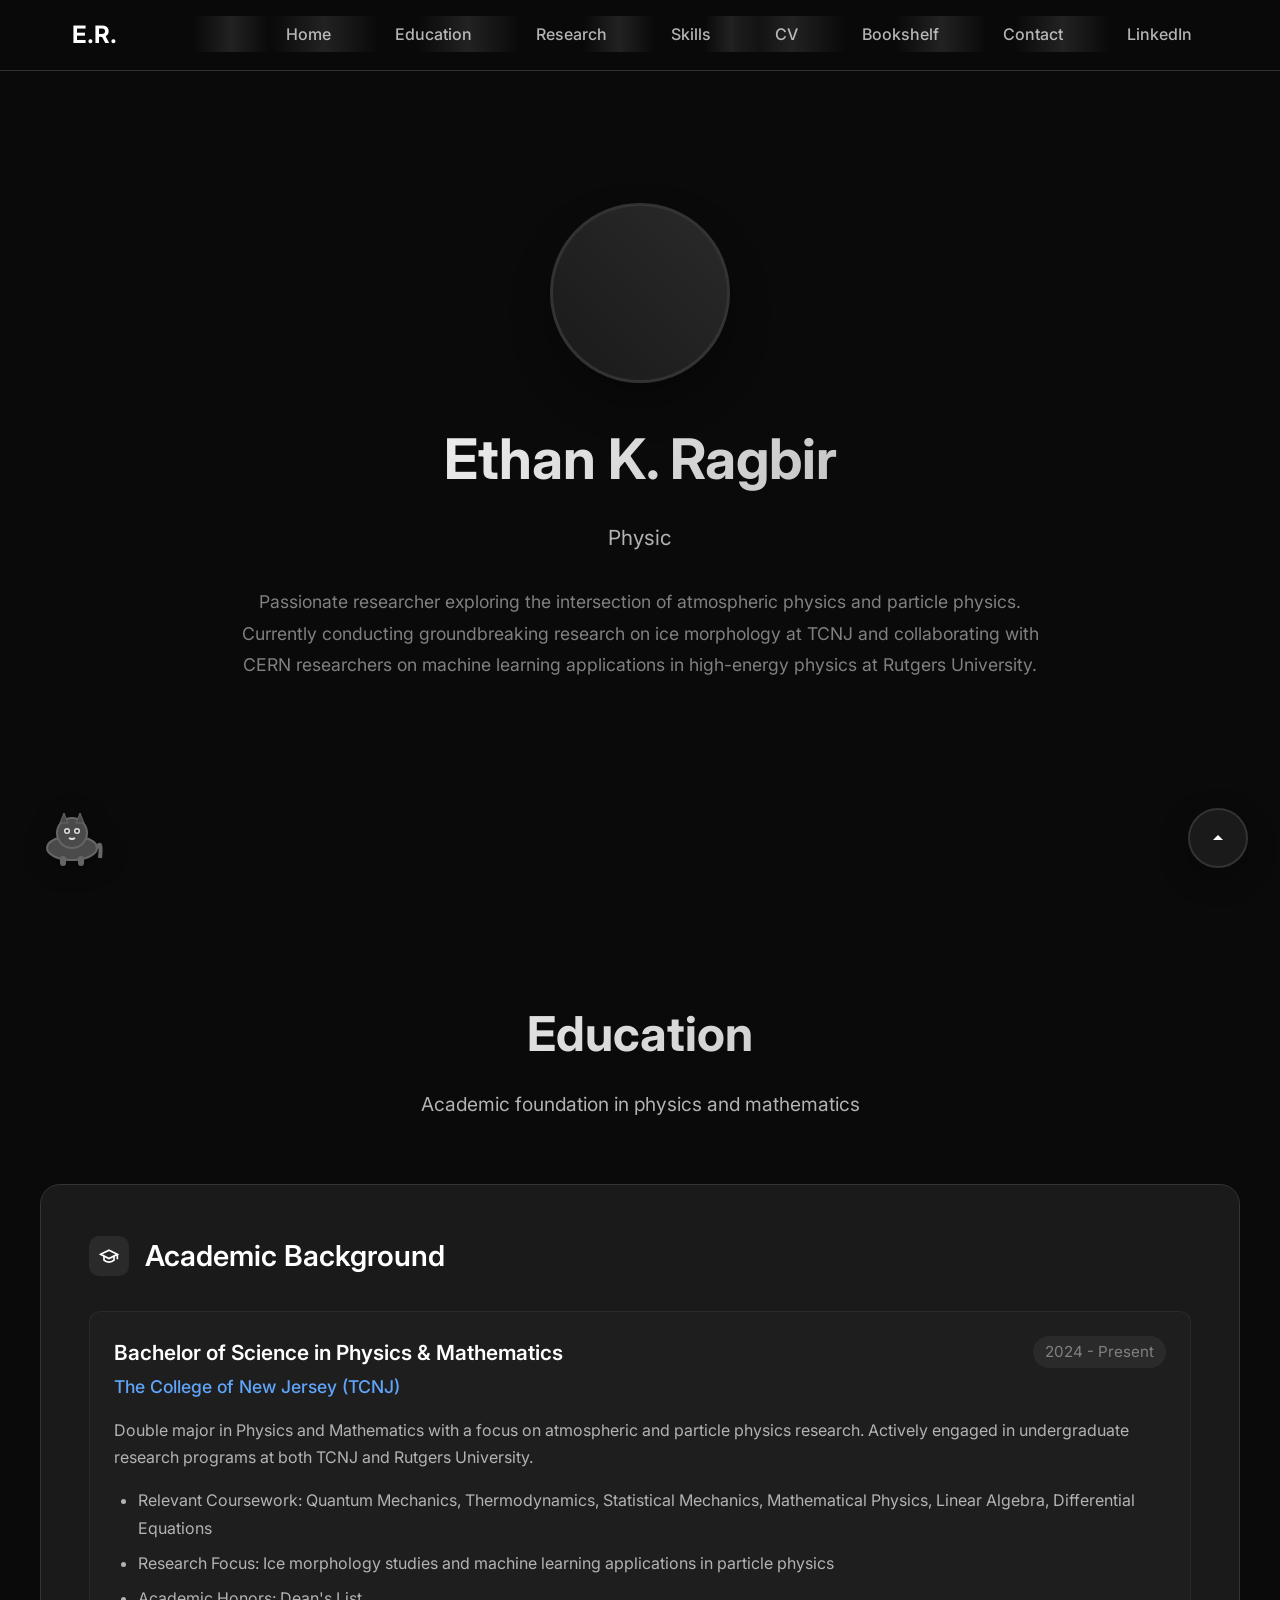
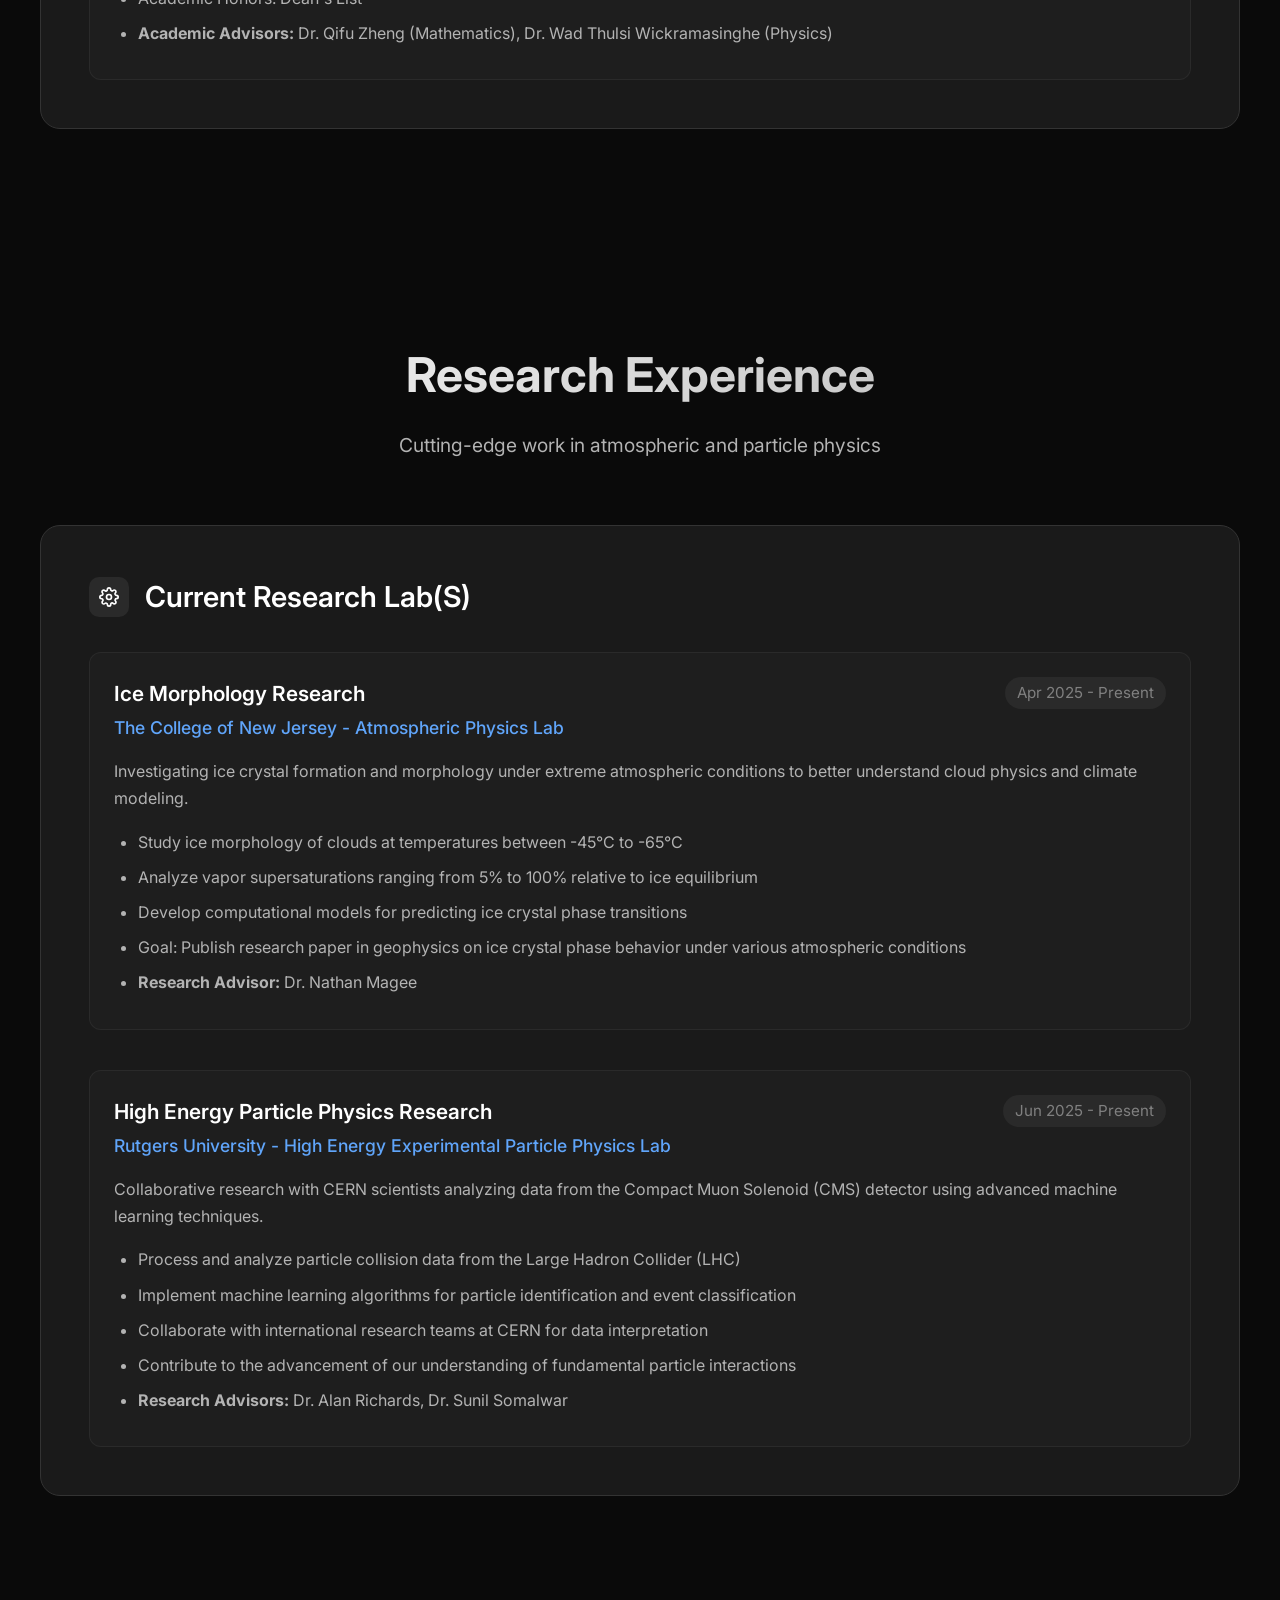
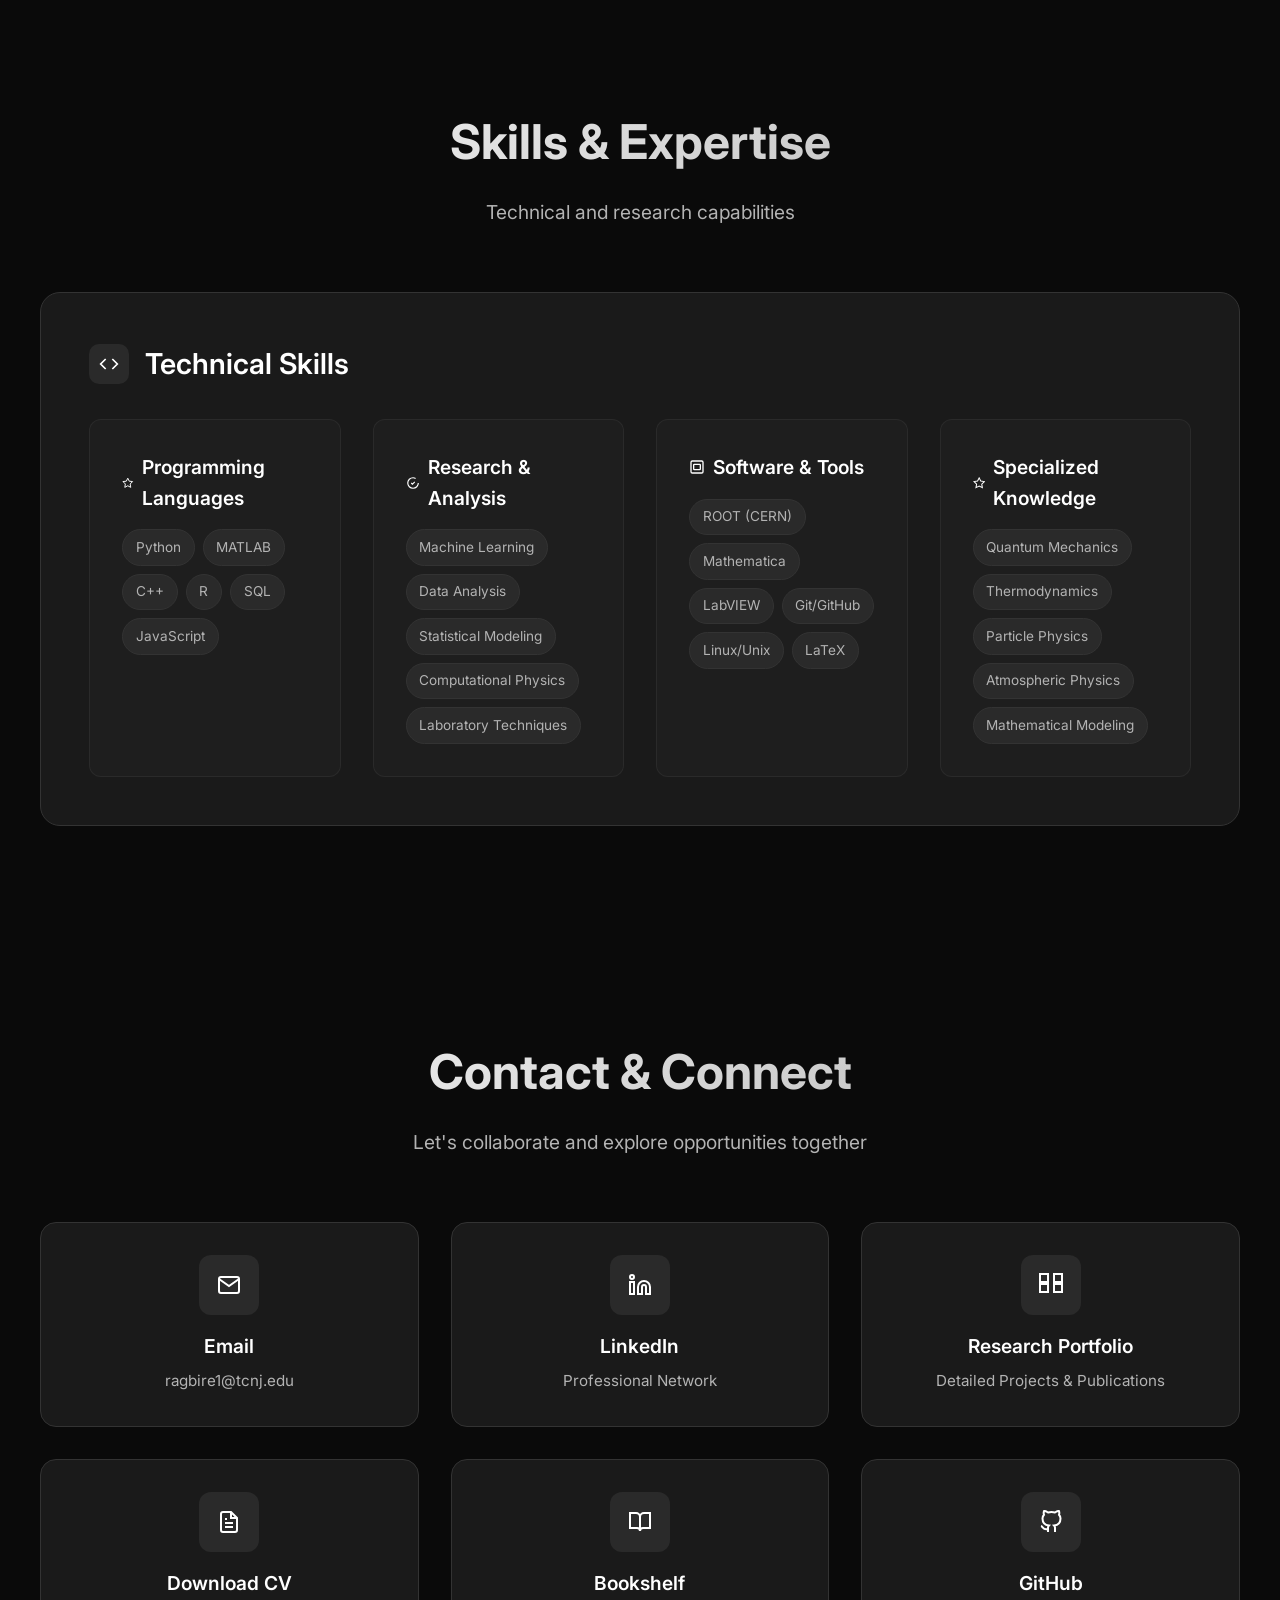
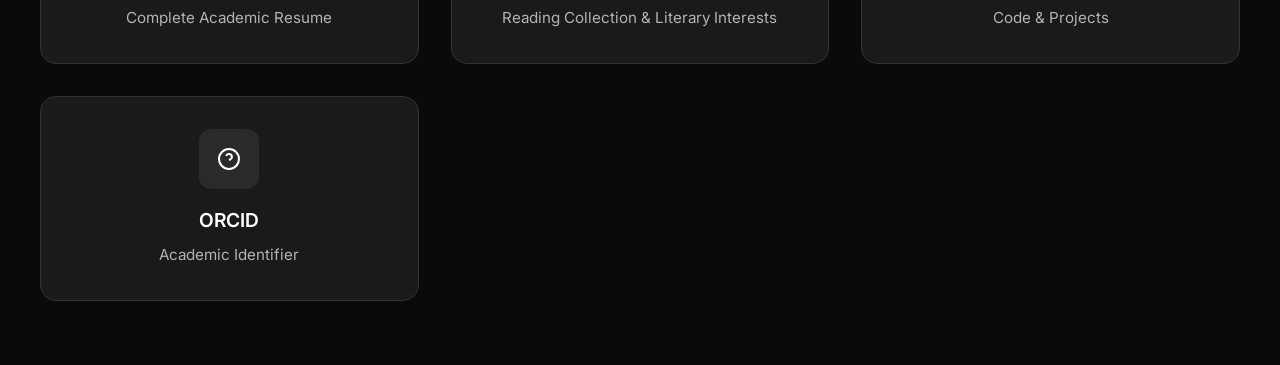
==== commit b7f1e686: "Update index.html" ====
--- a/index.html
+++ b/index.html
@@ -670,7 +670,7 @@
         <li><a href="#education">Education</a></li>
         <li><a href="#research">Research</a></li>
         <li><a href="#skills">Skills</a></li>
-        <li><a href="https://github.com/Ethan-Ragbir/cv/blob/main/cv.pdf" target="_blank">CV</a></li>
+        <li><a href="https://github.com/Ethan-Ragbir/Ethan-Ragbir.github.io/raw/main/cv.pdf" target="_blank">CV</a></li>
         <li><a href="bookshelf.html">Bookshelf</a></li>
         <li><a href="#contact">Contact</a></li>
         <li><a href="https://www.linkedin.com/in/ethan-ragbir-6032b42a3" target="_blank">LinkedIn</a></li>
@@ -729,7 +729,7 @@
               <li>Relevant Coursework: Quantum Mechanics, Thermodynamics, Statistical Mechanics, Mathematical Physics, Linear Algebra, Differential Equations</li>
               <li>Research Focus: Ice morphology studies and machine learning applications in particle physics</li>
               <li>Academic Honors: Dean's List</li>
-              <li><strong>Academic Advisors:</strong> Dr. Qifu Zheng (Mathematics), Dr. Waid Thulsi Wickramasinghe (Physics)</li>
+              <li><strong>Academic Advisors:</strong> Dr. Qifu Zheng (Mathematics), Dr. Wad Thulsi Wickramasinghe (Physics)</li>
             </ul>
           </div>
         </div>
@@ -933,7 +933,7 @@
         <p>Detailed Projects & Publications</p>
       </div>
 
-      <div class="contact-card" onclick="window.open('https://github.com/Ethan-Ragbir/cv/blob/main/cv.pdf', '_blank')">
+      <div class="contact-card" onclick="window.open('https://github.com/Ethan-Ragbir/Ethan-Ragbir.github.io/raw/main/cv.pdf', '_blank')">
         <div class="contact-icon">
           <svg width="24" height="24" viewBox="0 0 24 24" fill="none" stroke="currentColor" stroke-width="2">
             <path d="M14 2H6a2 2 0 0 0-2 2v16a2 2 0 0 0 2 2h12a2 2 0 0 0 2-2V8z"/>
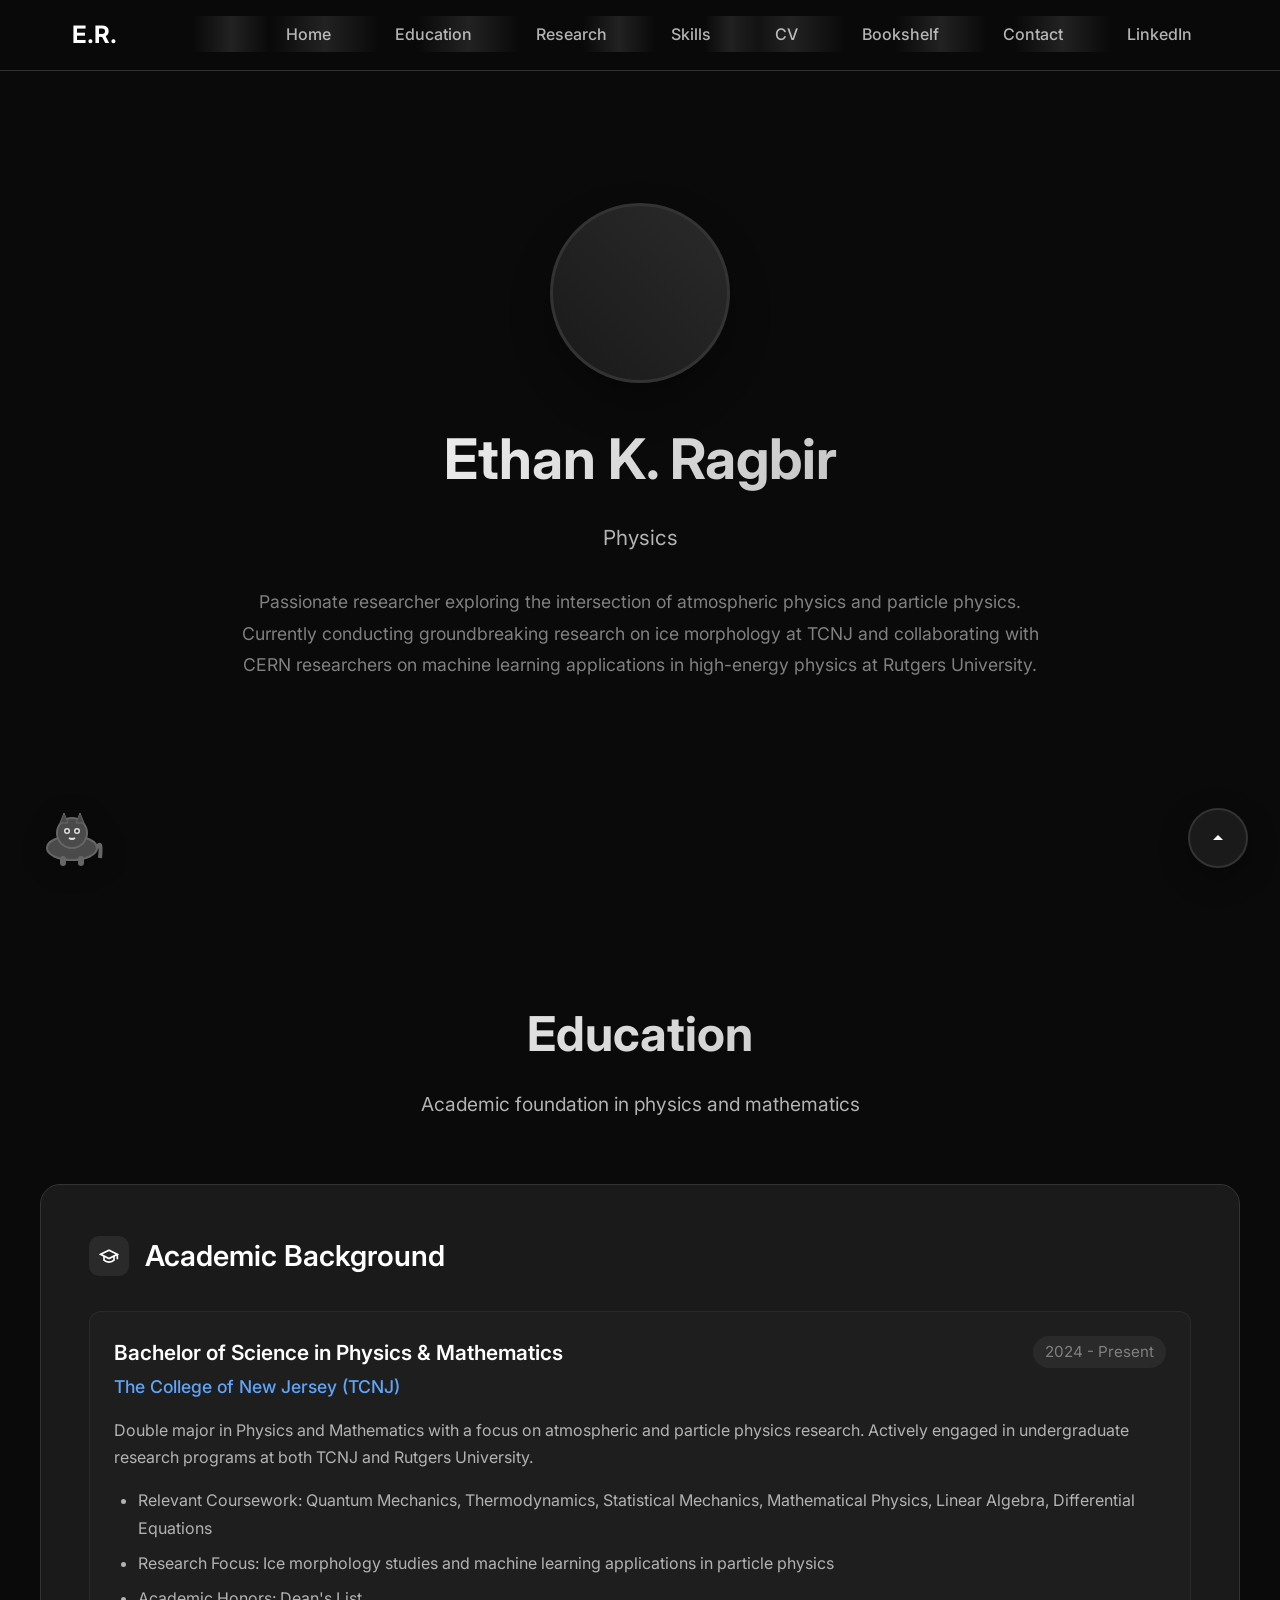
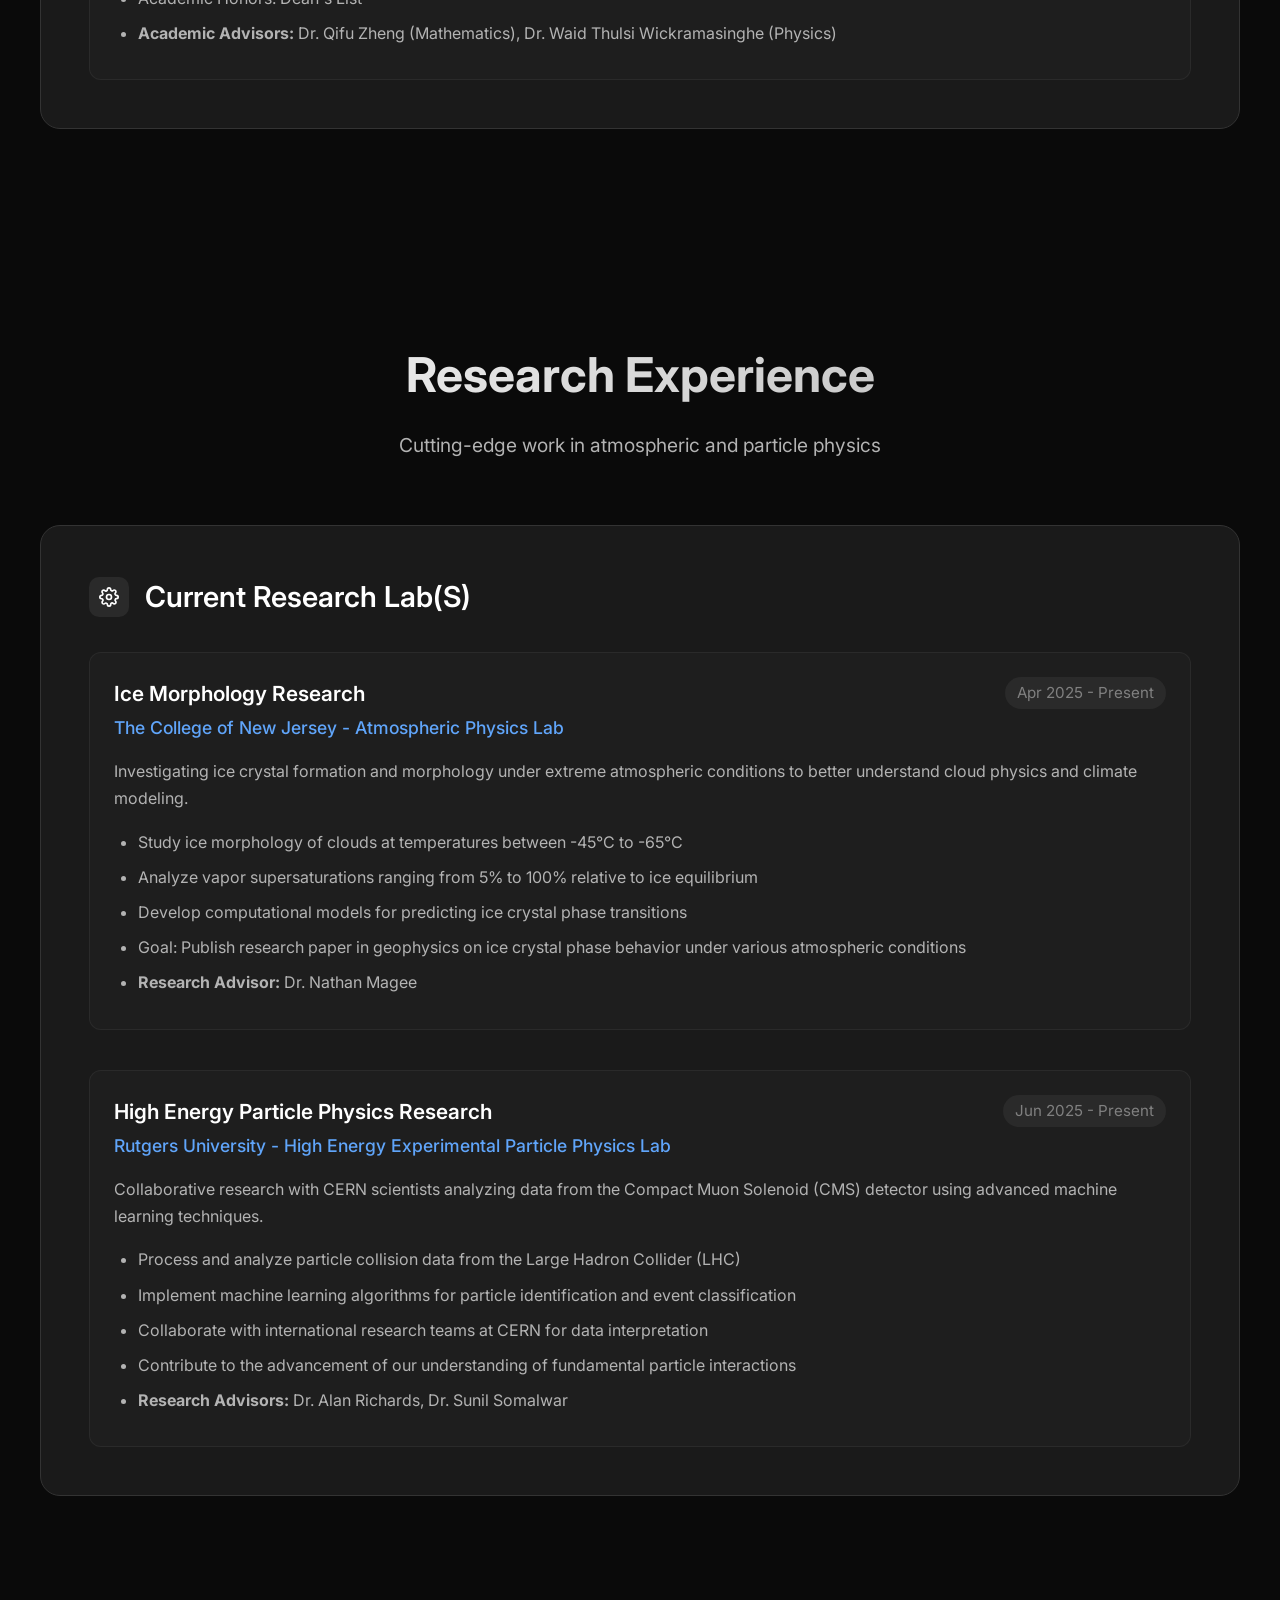
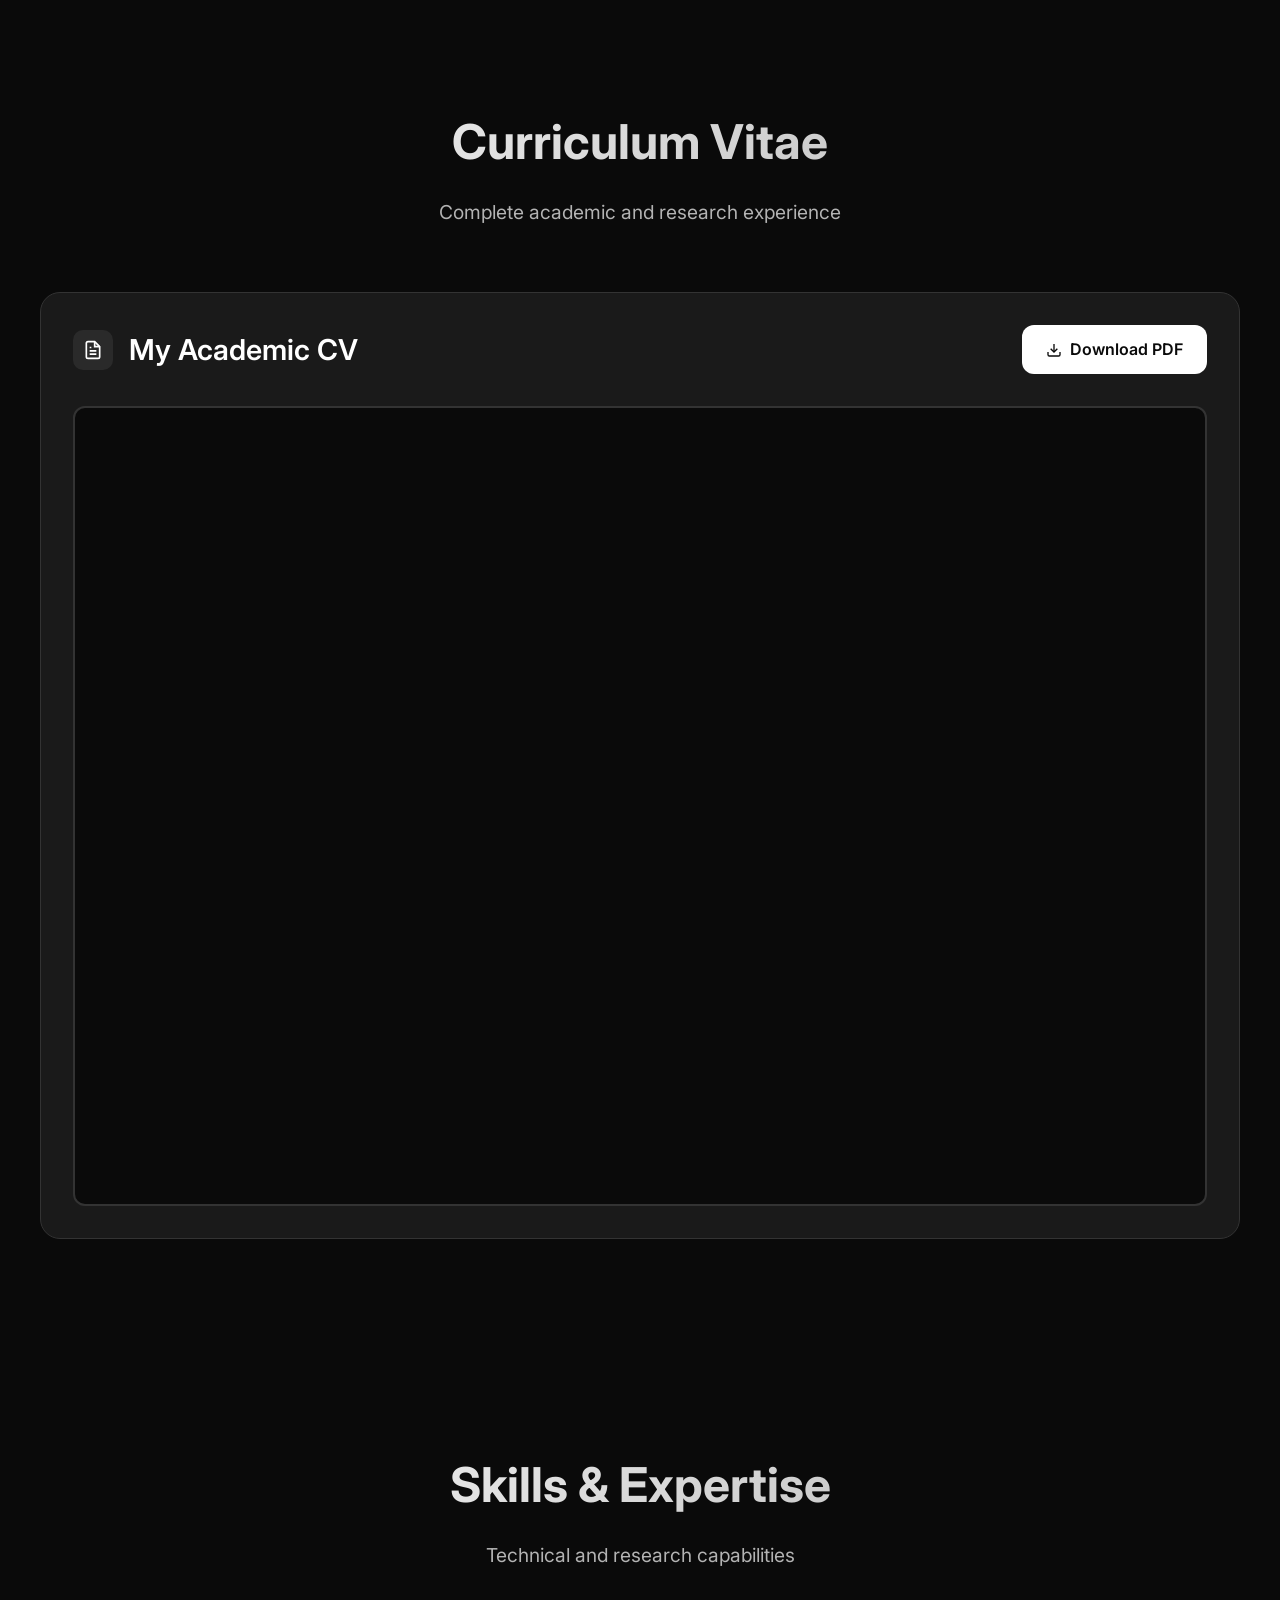
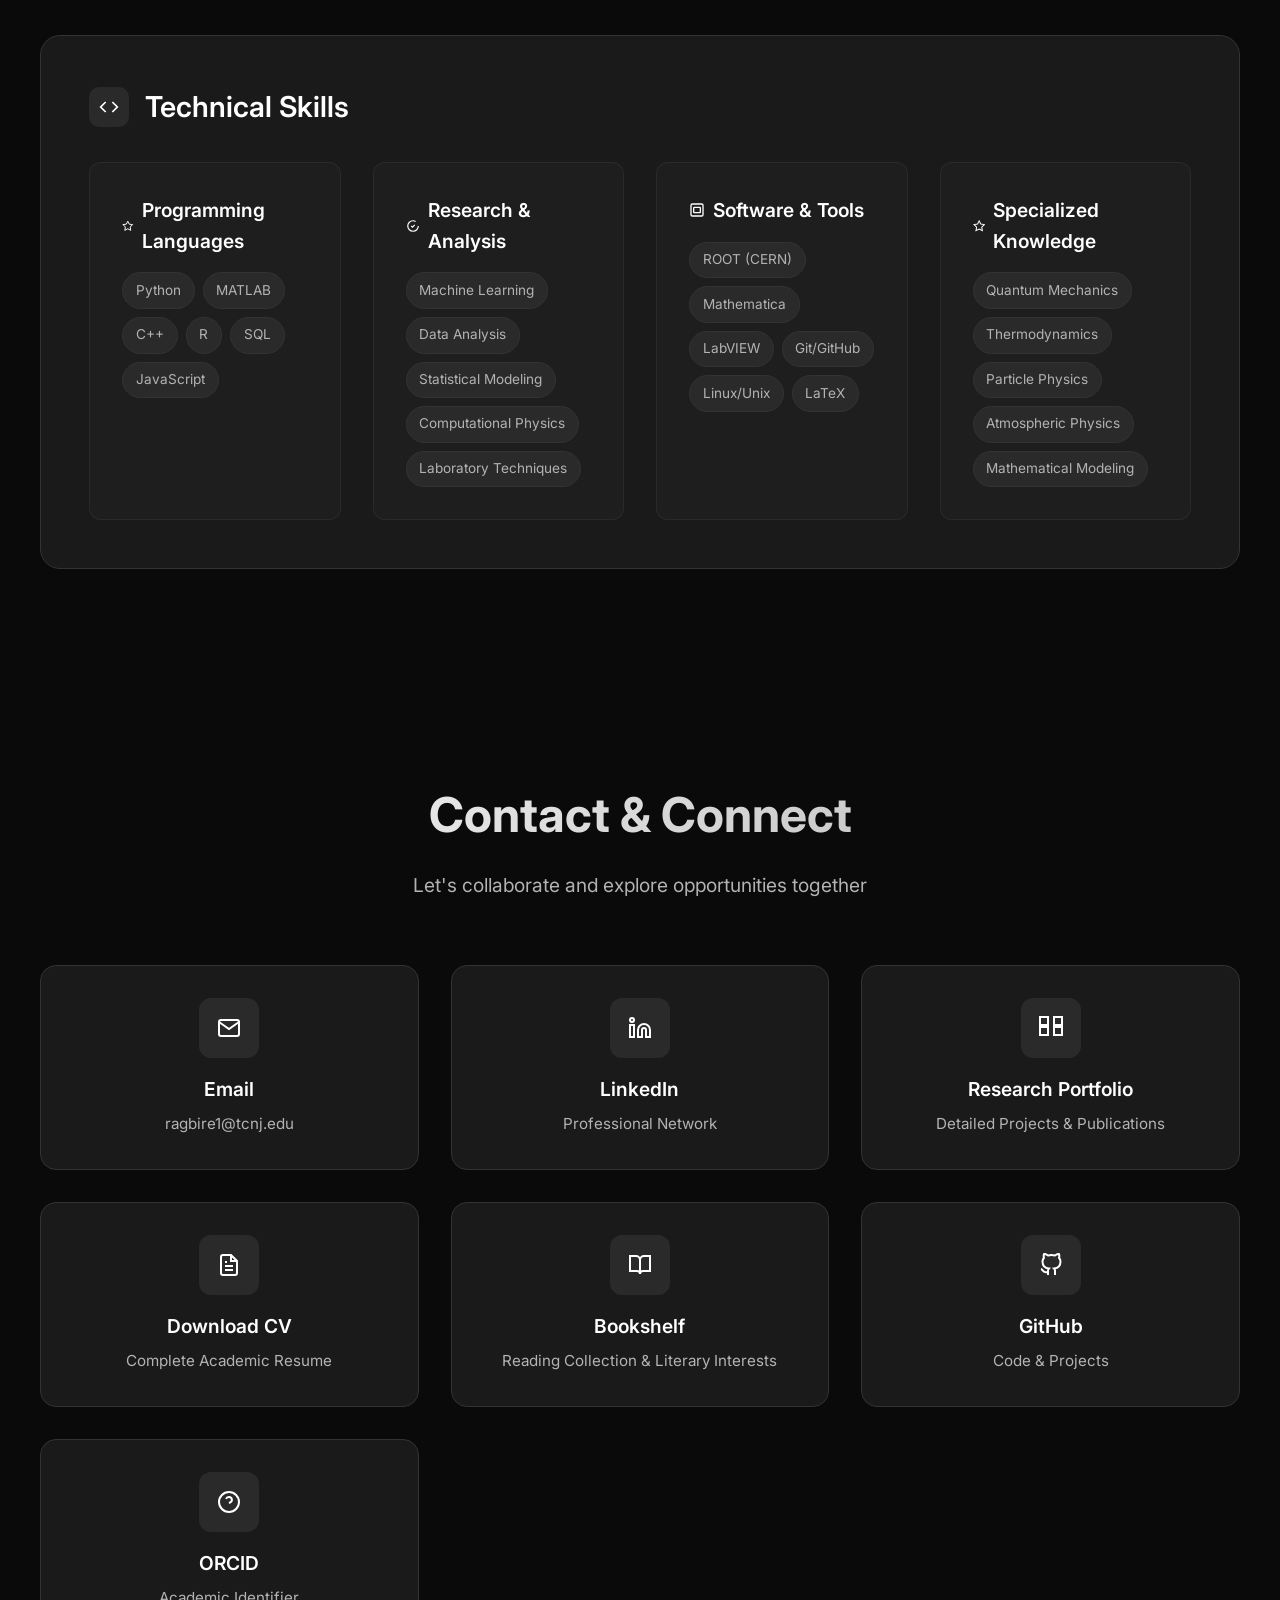
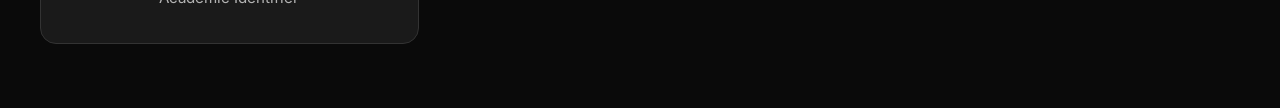
==== commit c2ae5aab: "Update index.html" ====
--- a/index.html
+++ b/index.html
@@ -614,7 +614,147 @@
       }
     }
 
-    /* Loading Animation */
+    /* PDF Viewer Section */
+    .pdf-section {
+      background: var(--bg-secondary);
+      border: 1px solid var(--border);
+      border-radius: 20px;
+      padding: 2rem;
+      margin-bottom: 3rem;
+      position: relative;
+      overflow: hidden;
+    }
+
+    .pdf-header {
+      display: flex;
+      justify-content: space-between;
+      align-items: center;
+      margin-bottom: 2rem;
+      flex-wrap: wrap;
+      gap: 1rem;
+    }
+
+    .pdf-title {
+      font-size: 1.8rem;
+      font-weight: 600;
+      color: var(--text-primary);
+      display: flex;
+      align-items: center;
+      gap: 1rem;
+    }
+
+    .download-btn {
+      padding: 0.75rem 1.5rem;
+      background: var(--text-primary);
+      color: var(--bg-primary);
+      text-decoration: none;
+      font-weight: 600;
+      border-radius: 12px;
+      transition: all 0.3s ease;
+      display: flex;
+      align-items: center;
+      gap: 0.5rem;
+      position: relative;
+      overflow: hidden;
+    }
+
+    .download-btn::before {
+      content: '';
+      position: absolute;
+      top: 0;
+      left: -100%;
+      width: 100%;
+      height: 100%;
+      background: linear-gradient(90deg, transparent, rgba(255,255,255,0.2), transparent);
+      transition: left 0.5s ease;
+    }
+
+    .download-btn:hover::before {
+      left: 100%;
+    }
+
+    .download-btn:hover {
+      background: var(--text-secondary);
+      transform: translateY(-2px);
+      box-shadow: 0 8px 25px rgba(255,255,255,0.2);
+    }
+
+    .pdf-viewer {
+      width: 100%;
+      height: 800px;
+      border: 2px solid var(--border);
+      border-radius: 12px;
+      background: var(--bg-primary);
+      position: relative;
+      overflow: hidden;
+    }
+
+    .pdf-viewer iframe {
+      width: 100%;
+      height: 100%;
+      border: none;
+      border-radius: 10px;
+    }
+
+    .pdf-loading {
+      position: absolute;
+      top: 50%;
+      left: 50%;
+      transform: translate(-50%, -50%);
+      display: flex;
+      flex-direction: column;
+      align-items: center;
+      gap: 1rem;
+      color: var(--text-secondary);
+    }
+
+    .pdf-loading .spinner {
+      width: 40px;
+      height: 40px;
+      border: 3px solid var(--border);
+      border-top: 3px solid var(--text-primary);
+      border-radius: 50%;
+      animation: spin 1s linear infinite;
+    }
+
+    /* Floating Download Button */
+    .floating-download {
+      position: fixed;
+      bottom: 120px;
+      right: 2rem;
+      width: 60px;
+      height: 60px;
+      background: var(--text-primary);
+      color: var(--bg-primary);
+      border: none;
+      border-radius: 50%;
+      display: flex;
+      align-items: center;
+      justify-content: center;
+      cursor: pointer;
+      transition: all 0.3s ease;
+      z-index: 1000;
+      box-shadow: 0 10px 30px rgba(255,255,255,0.2);
+      opacity: 0;
+      transform: translateY(20px);
+    }
+
+    .floating-download.visible {
+      opacity: 1;
+      transform: translateY(0);
+    }
+
+    .floating-download:hover {
+      background: var(--text-secondary);
+      transform: scale(1.1);
+      box-shadow: 0 15px 40px rgba(255,255,255,0.3);
+    }
+
+    .floating-download svg {
+      width: 24px;
+      height: 24px;
+      fill: currentColor;
+    }
     .loading {
       position: fixed;
       top: 0;
@@ -670,7 +810,7 @@
         <li><a href="#education">Education</a></li>
         <li><a href="#research">Research</a></li>
         <li><a href="#skills">Skills</a></li>
-        <li><a href="https://github.com/Ethan-Ragbir/Ethan-Ragbir.github.io/raw/main/cv.pdf" target="_blank">CV</a></li>
+        <li><a href="#cv">CV</a></li>
         <li><a href="bookshelf.html">Bookshelf</a></li>
         <li><a href="#contact">Contact</a></li>
         <li><a href="https://www.linkedin.com/in/ethan-ragbir-6032b42a3" target="_blank">LinkedIn</a></li>
@@ -729,7 +869,7 @@
               <li>Relevant Coursework: Quantum Mechanics, Thermodynamics, Statistical Mechanics, Mathematical Physics, Linear Algebra, Differential Equations</li>
               <li>Research Focus: Ice morphology studies and machine learning applications in particle physics</li>
               <li>Academic Honors: Dean's List</li>
-              <li><strong>Academic Advisors:</strong> Dr. Qifu Zheng (Mathematics), Dr. Wad Thulsi Wickramasinghe (Physics)</li>
+              <li><strong>Academic Advisors:</strong> Dr. Qifu Zheng (Mathematics), Dr. Waid Thulsi Wickramasinghe (Physics)</li>
             </ul>
           </div>
         </div>
@@ -799,6 +939,56 @@
     </div>
   </section>
 
+  <!-- CV Section -->
+  <section class="section" id="cv">
+    <div class="container">
+      <div class="section-header">
+        <h2 class="section-title">Curriculum Vitae</h2>
+        <p class="section-subtitle">Complete academic and research experience</p>
+      </div>
+      
+      <div class="pdf-section">
+        <div class="pdf-header">
+          <h3 class="pdf-title">
+            <div class="cv-icon">
+              <svg width="20" height="20" viewBox="0 0 24 24" fill="none" stroke="currentColor" stroke-width="2">
+                <path d="M14 2H6a2 2 0 0 0-2 2v16a2 2 0 0 0 2 2h12a2 2 0 0 0 2-2V8z"/>
+                <polyline points="14,2 14,8 20,8"/>
+                <line x1="16" y1="13" x2="8" y2="13"/>
+                <line x1="16" y1="17" x2="8" y2="17"/>
+                <polyline points="10,9 9,9 8,9"/>
+              </svg>
+            </div>
+            My Academic CV
+          </h3>
+          <a href="https://drive.google.com/file/d/1bja-BV7mod5U25SQJpP-xZnZVLtPLBgD/view?usp=drive_link" target="_blank" class="download-btn">
+            <svg width="16" height="16" viewBox="0 0 24 24" fill="none" stroke="currentColor" stroke-width="2">
+              <path d="M21 15v4a2 2 0 0 1-2 2H5a2 2 0 0 1-2-2v-4"/>
+              <polyline points="7,10 12,15 17,10"/>
+              <line x1="12" y1="15" x2="12" y2="3"/>
+            </svg>
+            Download PDF
+          </a>
+        </div>
+        
+        <div class="pdf-viewer" id="pdfViewer">
+          <div class="pdf-loading" id="pdfLoading">
+            <div class="spinner"></div>
+            <p>Loading CV...</p>
+          </div>
+          <iframe 
+            id="pdfFrame"
+            src="https://drive.google.com/file/d/1bja-BV7mod5U25SQJpP-xZnZVLtPLBgD/preview"
+            title="Ethan Ragbir CV"
+            style="display: none;"
+            onload="showPDF()"
+            onerror="handlePDFError()">
+          </iframe>
+        </div>
+      </div>
+    </div>
+  </section>
+
   <!-- Skills Section -->
   <section class="section" id="skills">
     <div class="container">
@@ -983,6 +1173,15 @@
   </div>
 </section>
 
+<!-- Floating Download Button -->
+<div class="floating-download" id="floatingDownload" title="Download CV">
+  <svg viewBox="0 0 24 24">
+    <path d="M21 15v4a2 2 0 0 1-2 2H5a2 2 0 0 1-2-2v-4"/>
+    <polyline points="7,10 12,15 17,10"/>
+    <line x1="12" y1="15" x2="12" y2="3"/>
+  </svg>
+</div>
+
 <!-- Floating Action Button -->
 <div class="fab" id="fab" title="Scroll to top">
   <svg viewBox="0 0 24 24">
@@ -1018,6 +1217,53 @@
 </div>
 
 <script>
+  // PDF Viewer Functions
+  function showPDF() {
+    document.getElementById('pdfLoading').style.display = 'none';
+    document.getElementById('pdfFrame').style.display = 'block';
+  }
+
+  function handlePDFError() {
+    const loadingDiv = document.getElementById('pdfLoading');
+    loadingDiv.innerHTML = `
+      <div style="text-align: center;">
+        <svg width="48" height="48" viewBox="0 0 24 24" fill="none" stroke="currentColor" stroke-width="2" style="margin-bottom: 1rem; color: var(--text-muted);">
+          <circle cx="12" cy="12" r="10"/>
+          <line x1="12" y1="8" x2="12" y2="12"/>
+          <line x1="12" y1="16" x2="12.01" y2="16"/>
+        </svg>
+        <p style="color: var(--text-secondary); margin-bottom: 1rem;">Unable to display PDF in browser</p>
+        <a href="https://drive.google.com/file/d/1bja-BV7mod5U25SQJpP-xZnZVLtPLBgD/view?usp=drive_link" target="_blank" 
+           style="color: var(--text-primary); text-decoration: none; padding: 0.5rem 1rem; background: var(--accent); border-radius: 8px;">
+          Open PDF in New Tab
+        </a>
+      </div>
+    `;
+  }
+
+  // Floating Download Button
+  const floatingDownload = document.getElementById('floatingDownload');
+  
+  floatingDownload.addEventListener('click', () => {
+    window.open('https://drive.google.com/file/d/1bja-BV7mod5U25SQJpP-xZnZVLtPLBgD/view?usp=drive_link', '_blank');
+  });
+
+  // Show/hide floating download button based on CV section visibility
+  const cvSection = document.querySelector('#cv');
+  const observerCV = new IntersectionObserver((entries) => {
+    entries.forEach(entry => {
+      if (entry.isIntersecting) {
+        floatingDownload.classList.add('visible');
+      } else {
+        floatingDownload.classList.remove('visible');
+      }
+    });
+  }, { threshold: 0.1 });
+
+  if (cvSection) {
+    observerCV.observe(cvSection);
+  }
+
   // Loading Screen
   window.addEventListener('load', () => {
     setTimeout(() => {
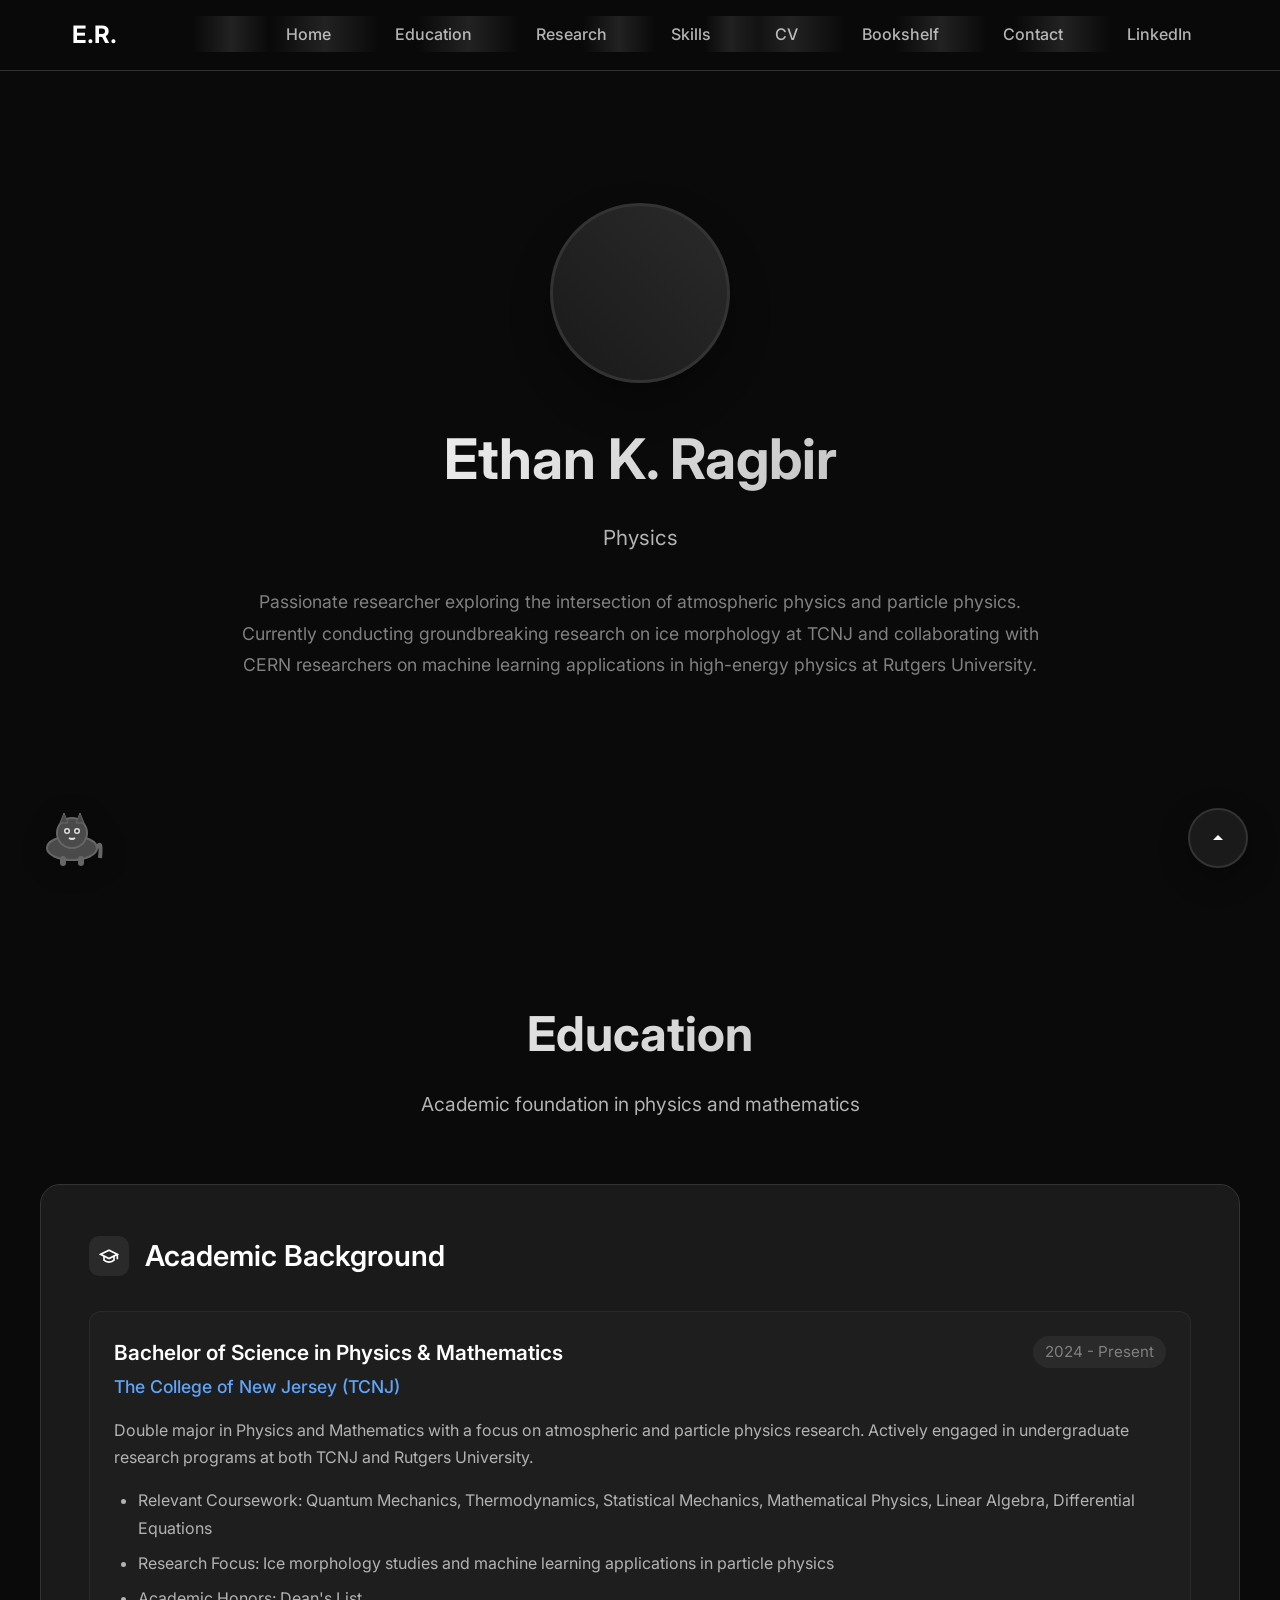
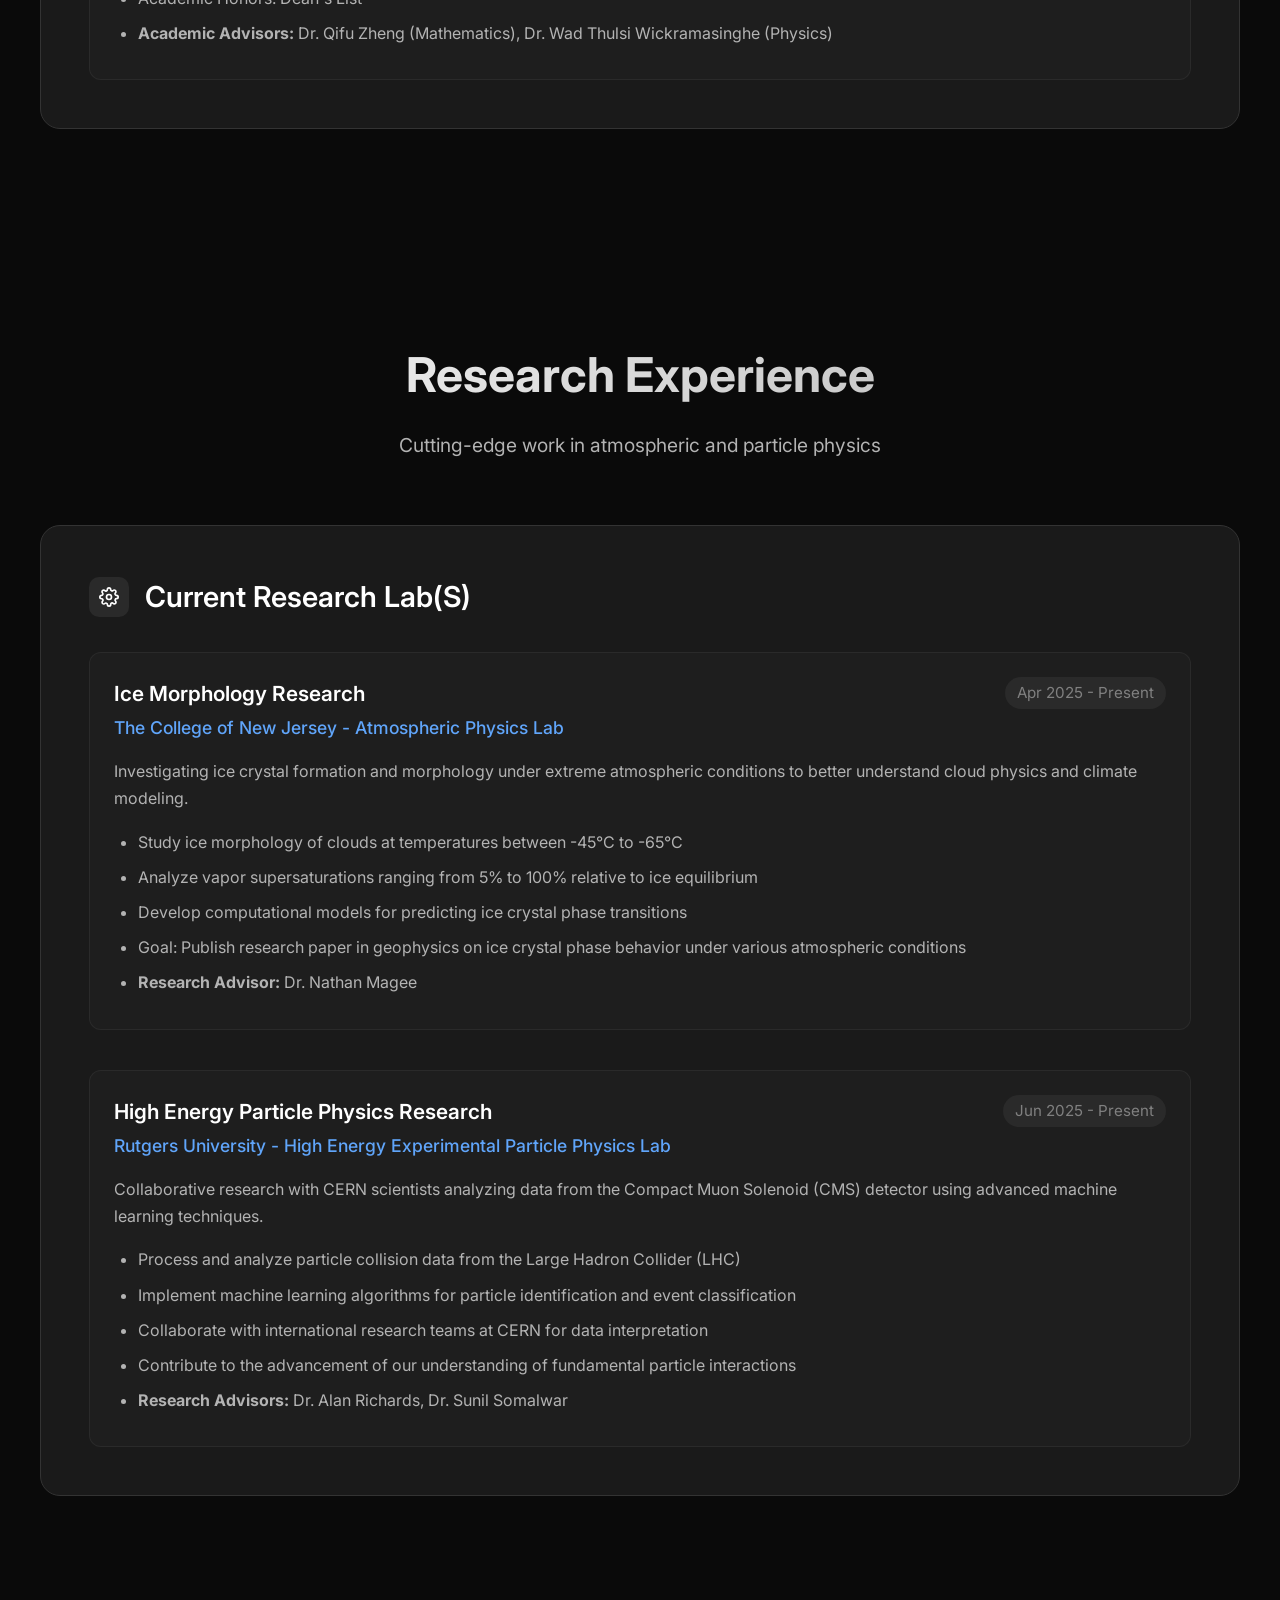
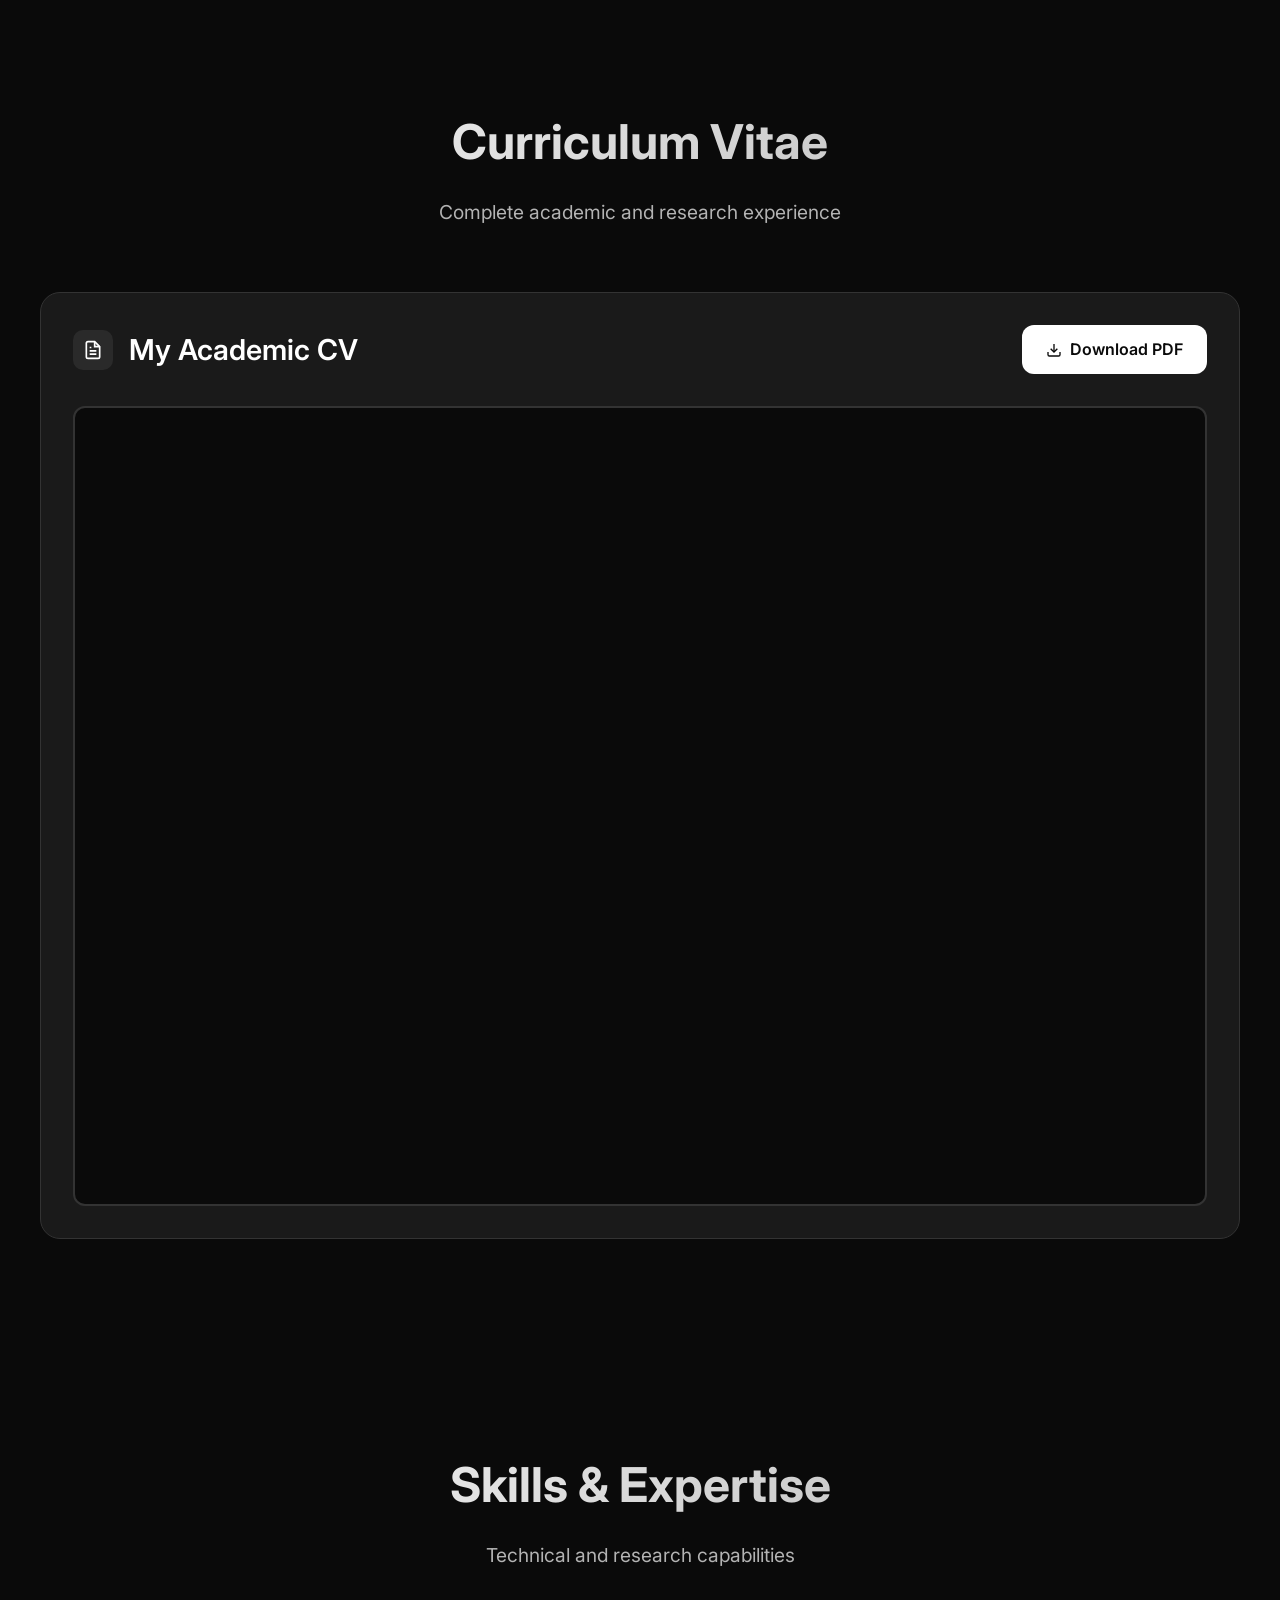
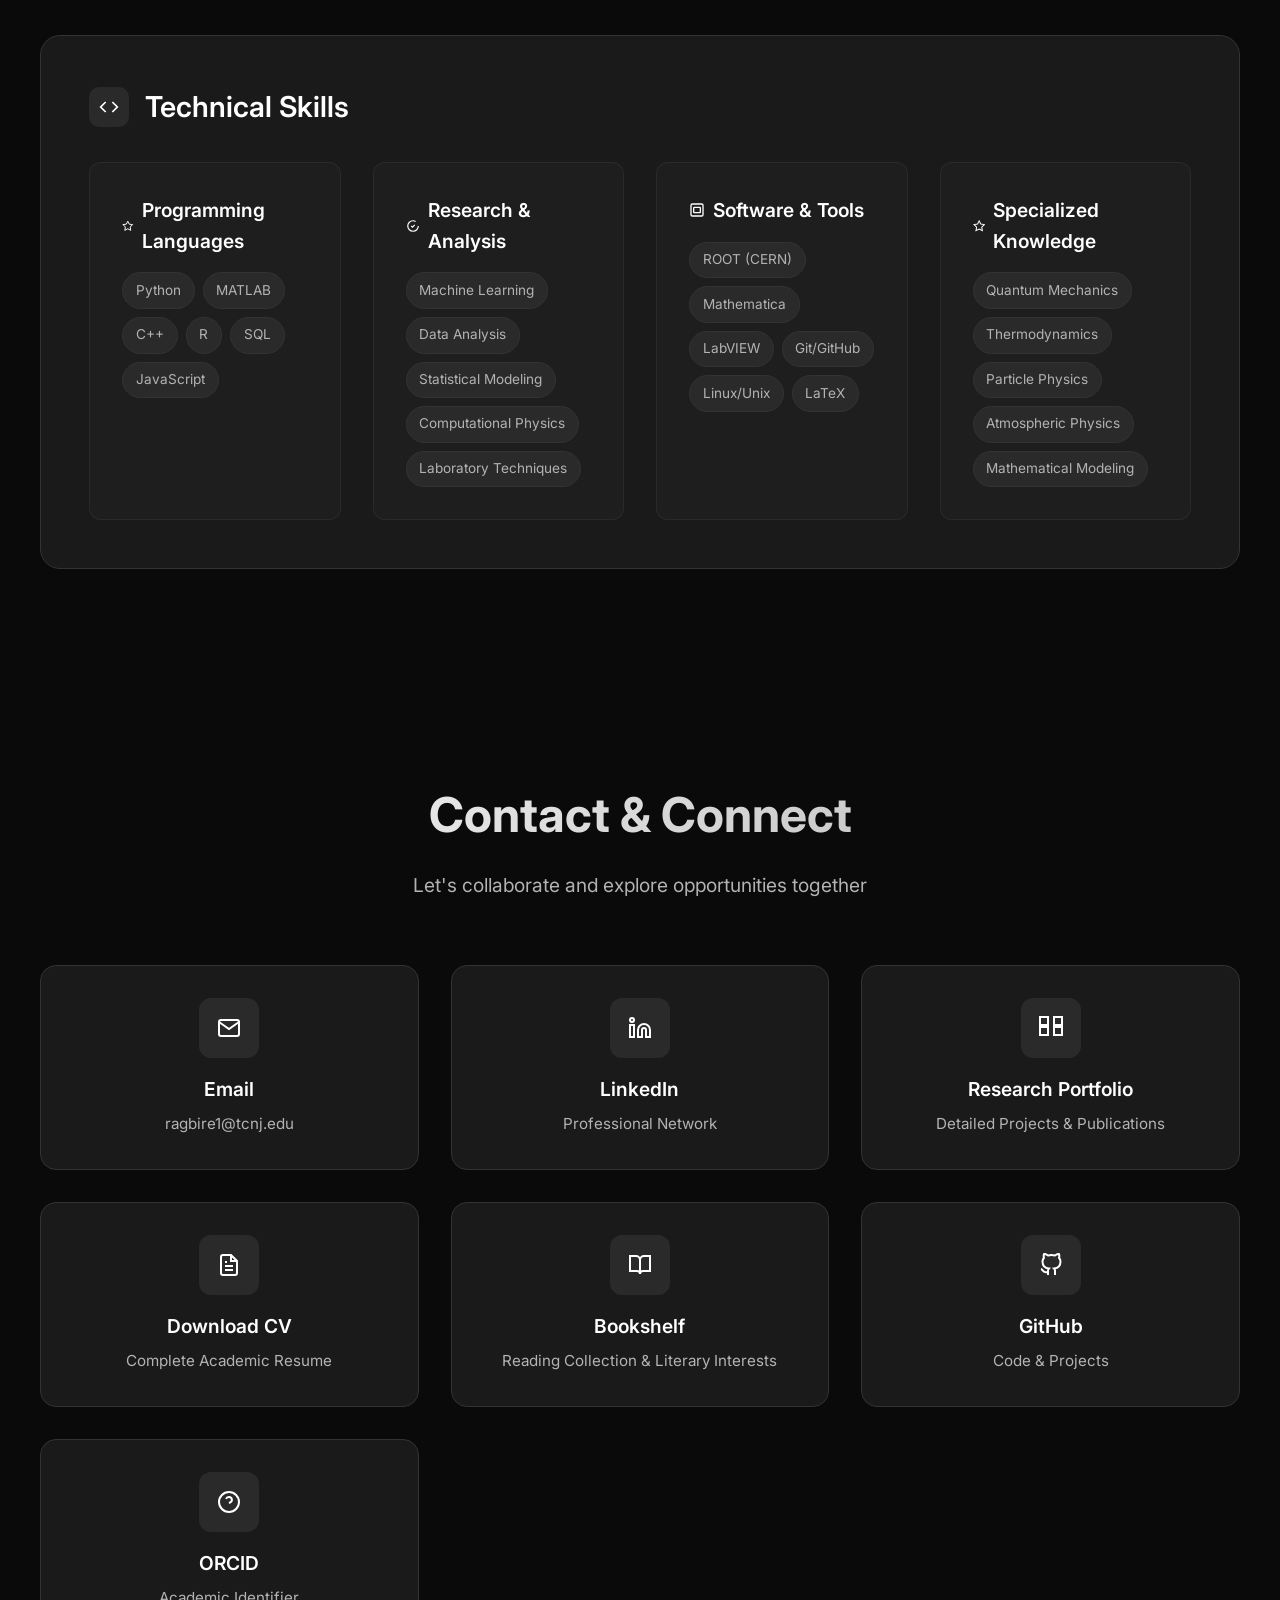
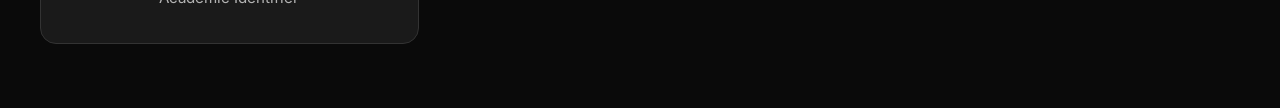
==== commit 72a86dc0: "Update index.html" ====
--- a/index.html
+++ b/index.html
@@ -811,7 +811,7 @@
         <li><a href="#research">Research</a></li>
         <li><a href="#skills">Skills</a></li>
         <li><a href="#cv">CV</a></li>
-        <li><a href="bookshelf.html">Bookshelf</a></li>
+        <li><a href="https://ethan-ragbir.github.io/bookshelf.html">Bookshelf</a></li>
         <li><a href="#contact">Contact</a></li>
         <li><a href="https://www.linkedin.com/in/ethan-ragbir-6032b42a3" target="_blank">LinkedIn</a></li>
       </ul>
@@ -869,7 +869,7 @@
               <li>Relevant Coursework: Quantum Mechanics, Thermodynamics, Statistical Mechanics, Mathematical Physics, Linear Algebra, Differential Equations</li>
               <li>Research Focus: Ice morphology studies and machine learning applications in particle physics</li>
               <li>Academic Honors: Dean's List</li>
-              <li><strong>Academic Advisors:</strong> Dr. Qifu Zheng (Mathematics), Dr. Waid Thulsi Wickramasinghe (Physics)</li>
+              <li><strong>Academic Advisors:</strong> Dr. Qifu Zheng (Mathematics), Dr. Wad Thulsi Wickramasinghe (Physics)</li>
             </ul>
           </div>
         </div>
@@ -1137,7 +1137,7 @@
         <p>Complete Academic Resume</p>
       </div>
 
-      <div class="contact-card" onclick="window.location.href='bookshelf.html'">
+      <div class="contact-card" onclick="window.location.href='https://ethan-ragbir.github.io/bookshelf.html'">
         <div class="contact-icon">
           <svg width="24" height="24" viewBox="0 0 24 24" fill="none" stroke="currentColor" stroke-width="2">
             <path d="M2 3h6a4 4 0 0 1 4 4v14a3 3 0 0 0-3-3H2z"/>
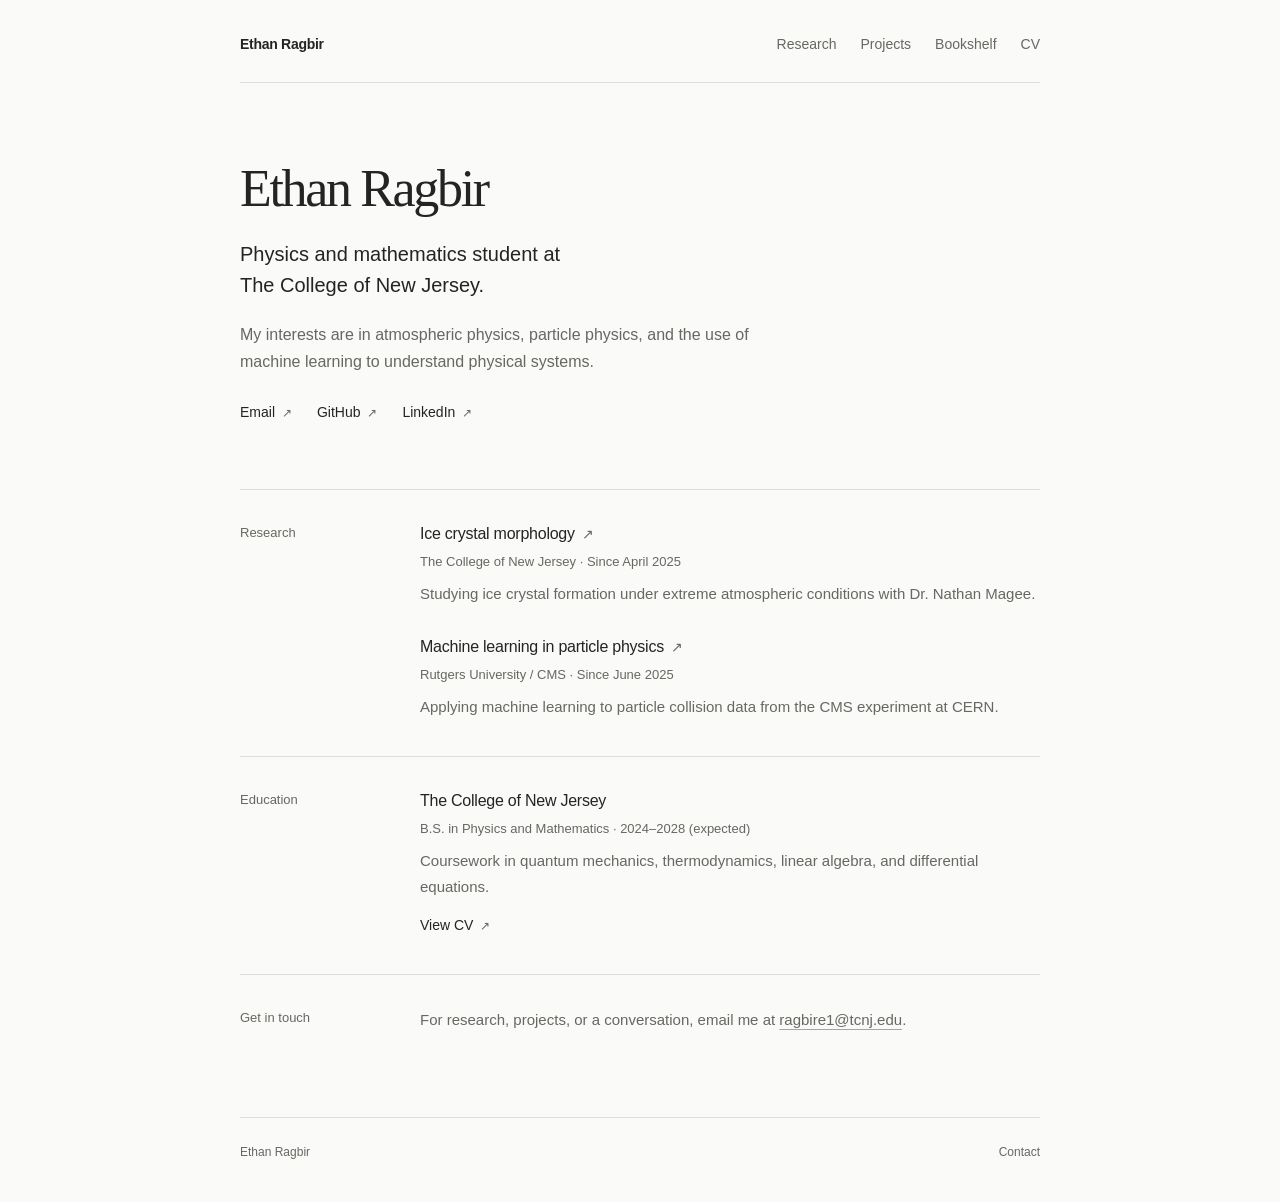
==== commit 70b39497: "Simplify personal website design" ====
--- a/index.html
+++ b/index.html
@@ -1,1444 +1,79 @@
 <!DOCTYPE html>
 <html lang="en">
 <head>
-  <meta charset="UTF-8" />
-  <meta name="viewport" content="width=device-width, initial-scale=1.0" />
-  <title>Ethan Ragbir - Physics & Mathematics Portfolio</title>
-  <link rel="preconnect" href="https://fonts.googleapis.com">
-  <link rel="preconnect" href="https://fonts.gstatic.com" crossorigin>
-  <link href="https://fonts.googleapis.com/css2?family=Inter:wght@300;400;500;600;700&display=swap" rel="stylesheet">
-  <style>
-    * {
-      margin: 0;
-      padding: 0;
-      box-sizing: border-box;
-    }
-
-    :root {
-      --bg-primary: #0a0a0a;
-      --bg-secondary: #1a1a1a;
-      --bg-tertiary: #2a2a2a;
-      --text-primary: #ffffff;
-      --text-secondary: #b3b3b3;
-      --text-muted: #808080;
-      --accent: #4a4a4a;
-      --border: #333333;
-      --shadow: rgba(0, 0, 0, 0.5);
-      --success: #4ade80;
-      --warning: #fbbf24;
-      --info: #60a5fa;
-    }
-
-    body {
-      font-family: 'Inter', sans-serif;
-      background: var(--bg-primary);
-      color: var(--text-primary);
-      line-height: 1.6;
-      overflow-x: hidden;
-      scroll-behavior: smooth;
-    }
-
-    /* Animated background grid */
-    .bg-grid {
-      position: fixed;
-      top: 0;
-      left: 0;
-      width: 100%;
-      height: 100%;
-      opacity: 0.03;
-      z-index: 0;
-      background-image: 
-        linear-gradient(rgba(255,255,255,0.1) 1px, transparent 1px),
-        linear-gradient(90deg, rgba(255,255,255,0.1) 1px, transparent 1px);
-      background-size: 50px 50px;
-      animation: gridMove 20s linear infinite;
-    }
-
-    @keyframes gridMove {
-      0% { transform: translate(0, 0); }
-      100% { transform: translate(50px, 50px); }
-    }
-
-    /* Navigation */
-    .nav {
-      position: fixed;
-      top: 0;
-      left: 0;
-      right: 0;
-      z-index: 1000;
-      background: rgba(10, 10, 10, 0.95);
-      backdrop-filter: blur(20px);
-      border-bottom: 1px solid var(--border);
-      padding: 1rem 0;
-      transition: all 0.3s ease;
-    }
-
-    .nav.scrolled {
-      background: rgba(10, 10, 10, 0.98);
-      box-shadow: 0 4px 30px rgba(0, 0, 0, 0.3);
-    }
-
-    .nav-container {
-      max-width: 1200px;
-      margin: 0 auto;
-      display: flex;
-      justify-content: space-between;
-      align-items: center;
-      padding: 0 2rem;
-    }
-
-    .logo {
-      font-size: 1.5rem;
-      font-weight: 700;
-      color: var(--text-primary);
-      text-decoration: none;
-      transition: transform 0.3s ease;
-    }
-
-    .logo:hover {
-      transform: scale(1.05);
-    }
-
-    .nav-links {
-      display: flex;
-      list-style: none;
-      gap: 2rem;
-    }
-
-    .nav-links a {
-      color: var(--text-secondary);
-      text-decoration: none;
-      font-weight: 500;
-      padding: 0.5rem 1rem;
-      border-radius: 8px;
-      transition: all 0.3s ease;
-      position: relative;
-      overflow: hidden;
-    }
-
-    .nav-links a::before {
-      content: '';
-      position: absolute;
-      top: 0;
-      left: -100%;
-      width: 100%;
-      height: 100%;
-      background: linear-gradient(90deg, transparent, rgba(255,255,255,0.1), transparent);
-      transition: left 0.5s ease;
-    }
-
-    .nav-links a:hover::before {
-      left: 100%;
-    }
-
-    .nav-links a:hover {
-      color: var(--text-primary);
-      background: var(--bg-secondary);
-      transform: translateY(-2px);
-    }
-
-    /* Sections */
-    .section {
-      min-height: 100vh;
-      padding: 6rem 2rem 4rem;
-      position: relative;
-    }
-
-    .container {
-      max-width: 1200px;
-      margin: 0 auto;
-    }
-
-    /* Hero Section */
-    .hero {
-      display: flex;
-      align-items: center;
-      justify-content: center;
-      text-align: center;
-    }
-
-    .hero-content {
-      max-width: 800px;
-      z-index: 10;
-    }
-
-    .hero-image {
-      width: 180px;
-      height: 180px;
-      border-radius: 50%;
-      margin: 0 auto 2rem;
-      background: linear-gradient(45deg, var(--bg-secondary), var(--bg-tertiary));
-      border: 3px solid var(--border);
-      overflow: hidden;
-      position: relative;
-      transition: all 0.5s ease;
-      box-shadow: 0 20px 40px rgba(0,0,0,0.3);
-    }
-
-    .hero-image:hover {
-      transform: scale(1.05) rotate(5deg);
-      box-shadow: 0 25px 50px rgba(0,0,0,0.4);
-    }
-
-    .hero-image img {
-      width: 100%;
-      height: 100%;
-      object-fit: cover;
-    }
-
-    .hero h1 {
-      font-size: 3.5rem;
-      font-weight: 700;
-      margin-bottom: 1rem;
-      background: linear-gradient(135deg, var(--text-primary), var(--text-secondary));
-      -webkit-background-clip: text;
-      -webkit-text-fill-color: transparent;
-      background-clip: text;
-      animation: fadeInUp 1s ease-out;
-    }
-
-    .hero .subtitle {
-      font-size: 1.3rem;
-      color: var(--text-secondary);
-      margin-bottom: 2rem;
-      animation: fadeInUp 1s ease-out 0.2s both;
-    }
-
-    .hero .description {
-      font-size: 1.1rem;
-      color: var(--text-muted);
-      line-height: 1.8;
-      margin-bottom: 3rem;
-      animation: fadeInUp 1s ease-out 0.4s both;
-    }
-
-    @keyframes fadeInUp {
-      from {
-        opacity: 0;
-        transform: translateY(30px);
-      }
-      to {
-        opacity: 1;
-        transform: translateY(0);
-      }
-    }
-
-    /* Section Headers */
-    .section-header {
-      text-align: center;
-      margin-bottom: 4rem;
-    }
-
-    .section-title {
-      font-size: 3rem;
-      font-weight: 700;
-      margin-bottom: 1rem;
-      background: linear-gradient(135deg, var(--text-primary), var(--text-secondary));
-      -webkit-background-clip: text;
-      -webkit-text-fill-color: transparent;
-      background-clip: text;
-    }
-
-    .section-subtitle {
-      font-size: 1.2rem;
-      color: var(--text-secondary);
-      max-width: 600px;
-      margin: 0 auto;
-    }
-
-    /* CV Sections */
-    .cv-section {
-      background: var(--bg-secondary);
-      border: 1px solid var(--border);
-      border-radius: 20px;
-      padding: 3rem;
-      margin-bottom: 3rem;
-      position: relative;
-      overflow: hidden;
-      transition: all 0.3s ease;
-    }
-
-    .cv-section::before {
-      content: '';
-      position: absolute;
-      top: 0;
-      left: -100%;
-      width: 100%;
-      height: 100%;
-      background: linear-gradient(90deg, transparent, rgba(255,255,255,0.03), transparent);
-      animation: shimmer 4s infinite;
-    }
-
-    @keyframes shimmer {
-      0% { left: -100%; }
-      100% { left: 100%; }
-    }
-
-    .cv-section:hover {
-      transform: translateY(-5px);
-      box-shadow: 0 15px 35px rgba(0,0,0,0.2);
-    }
-
-    .cv-section h3 {
-      font-size: 1.8rem;
-      font-weight: 600;
-      color: var(--text-primary);
-      margin-bottom: 2rem;
-      display: flex;
-      align-items: center;
-      gap: 1rem;
-    }
-
-    .cv-icon {
-      width: 40px;
-      height: 40px;
-      background: var(--bg-tertiary);
-      border-radius: 10px;
-      display: flex;
-      align-items: center;
-      justify-content: center;
-      transition: all 0.3s ease;
-    }
-
-    .cv-section:hover .cv-icon {
-      background: var(--accent);
-      transform: scale(1.1);
-    }
-
-    /* Education & Experience Items */
-    .cv-item {
-      margin-bottom: 2.5rem;
-      padding: 1.5rem;
-      background: rgba(255,255,255,0.02);
-      border-radius: 12px;
-      border: 1px solid rgba(255,255,255,0.05);
-      transition: all 0.3s ease;
-    }
-
-    .cv-item:hover {
-      background: rgba(255,255,255,0.04);
-      transform: translateX(10px);
-    }
-
-    .cv-item:last-child {
-      margin-bottom: 0;
-    }
-
-    .cv-item-header {
-      display: flex;
-      justify-content: space-between;
-      align-items: flex-start;
-      margin-bottom: 1rem;
-      flex-wrap: wrap;
-      gap: 1rem;
-    }
-
-    .cv-item-title {
-      font-size: 1.3rem;
-      font-weight: 600;
-      color: var(--text-primary);
-      margin-bottom: 0.25rem;
-    }
-
-    .cv-item-subtitle {
-      font-size: 1.1rem;
-      color: var(--info);
-      font-weight: 500;
-    }
-
-    .cv-item-date {
-      font-size: 0.95rem;
-      color: var(--text-muted);
-      background: var(--bg-tertiary);
-      padding: 0.25rem 0.75rem;
-      border-radius: 20px;
-      white-space: nowrap;
-    }
-
-    .cv-item-description {
-      color: var(--text-secondary);
-      line-height: 1.7;
-    }
-
-    .cv-item-description ul {
-      margin-top: 1rem;
-      padding-left: 1.5rem;
-    }
-
-    .cv-item-description li {
-      margin-bottom: 0.5rem;
-      color: var(--text-secondary);
-    }
-
-    /* Skills Grid */
-    .skills-grid {
-      display: grid;
-      grid-template-columns: repeat(auto-fit, minmax(250px, 1fr));
-      gap: 2rem;
-    }
-
-    .skill-category {
-      background: rgba(255,255,255,0.02);
-      border: 1px solid rgba(255,255,255,0.05);
-      border-radius: 12px;
-      padding: 2rem;
-      transition: all 0.3s ease;
-    }
-
-    .skill-category:hover {
-      background: rgba(255,255,255,0.04);
-      transform: translateY(-5px);
-    }
-
-    .skill-category h4 {
-      font-size: 1.2rem;
-      font-weight: 600;
-      color: var(--text-primary);
-      margin-bottom: 1rem;
-      display: flex;
-      align-items: center;
-      gap: 0.5rem;
-    }
-
-    .skill-tags {
-      display: flex;
-      flex-wrap: wrap;
-      gap: 0.5rem;
-    }
-
-    .skill-tag {
-      background: var(--bg-tertiary);
-      color: var(--text-secondary);
-      padding: 0.4rem 0.8rem;
-      border-radius: 20px;
-      font-size: 0.85rem;
-      border: 1px solid var(--border);
-      transition: all 0.3s ease;
-    }
-
-    .skill-tag:hover {
-      background: var(--accent);
-      color: var(--text-primary);
-      transform: scale(1.05);
-    }
-
-    /* Contact Cards */
-    .contact-grid {
-      display: grid;
-      grid-template-columns: repeat(auto-fit, minmax(300px, 1fr));
-      gap: 2rem;
-    }
-
-    .contact-card {
-      background: var(--bg-secondary);
-      border: 1px solid var(--border);
-      border-radius: 16px;
-      padding: 2rem;
-      text-align: center;
-      transition: all 0.3s ease;
-      position: relative;
-      overflow: hidden;
-      cursor: pointer;
-    }
-
-    .contact-card::before {
-      content: '';
-      position: absolute;
-      top: 0;
-      left: 0;
-      right: 0;
-      bottom: 0;
-      background: linear-gradient(45deg, transparent, rgba(255,255,255,0.05), transparent);
-      opacity: 0;
-      transition: opacity 0.3s ease;
-    }
-
-    .contact-card:hover::before {
-      opacity: 1;
-    }
-
-    .contact-card:hover {
-      transform: translateY(-10px);
-      box-shadow: 0 20px 40px rgba(0,0,0,0.3);
-      border-color: var(--accent);
-    }
-
-    .contact-icon {
-      width: 60px;
-      height: 60px;
-      background: var(--bg-tertiary);
-      border-radius: 12px;
-      display: flex;
-      align-items: center;
-      justify-content: center;
-      margin: 0 auto 1rem;
-      transition: all 0.3s ease;
-    }
-
-    .contact-card:hover .contact-icon {
-      background: var(--accent);
-      transform: scale(1.1);
-    }
-
-    .contact-card h4 {
-      font-size: 1.2rem;
-      font-weight: 600;
-      margin-bottom: 0.5rem;
-      color: var(--text-primary);
-    }
-
-    .contact-card p {
-      color: var(--text-secondary);
-      font-size: 0.95rem;
-    }
-
-    .contact-card a {
-      color: inherit;
-      text-decoration: none;
-    }
-
-    /* Interactive Cat */
-    .interactive-cat {
-      position: fixed;
-      bottom: 2rem;
-      left: 2rem;
-      width: 80px;
-      height: 60px;
-      cursor: pointer;
-      transition: all 0.3s ease;
-      z-index: 1000;
-      filter: drop-shadow(0 4px 12px rgba(0,0,0,0.3));
-    }
-
-    .interactive-cat:hover {
-      transform: scale(1.1);
-      filter: drop-shadow(0 6px 20px rgba(0,0,0,0.4));
-    }
-
-    .interactive-cat.walking {
-      animation: catWalk 8s linear infinite;
-    }
-
-    @keyframes catWalk {
-      0% { left: 2rem; }
-      25% { left: calc(50% - 40px); }
-      50% { left: calc(100% - 6rem); transform: scaleX(-1); }
-      75% { left: calc(50% - 40px); }
-      100% { left: 2rem; transform: scaleX(1); }
-    }
-
-    /* Scroll Indicators */
-    .scroll-indicator {
-      position: fixed;
-      top: 0;
-      left: 0;
-      height: 4px;
-      background: linear-gradient(90deg, var(--accent), var(--text-secondary));
-      transition: width 0.1s ease;
-      z-index: 1001;
-    }
-
-    /* Floating Action Button */
-    .fab {
-      position: fixed;
-      bottom: 2rem;
-      right: 2rem;
-      width: 60px;
-      height: 60px;
-      background: var(--bg-secondary);
-      border: 2px solid var(--border);
-      border-radius: 50%;
-      display: flex;
-      align-items: center;
-      justify-content: center;
-      cursor: pointer;
-      transition: all 0.3s ease;
-      z-index: 1000;
-      box-shadow: 0 10px 30px rgba(0,0,0,0.3);
-    }
-
-    .fab:hover {
-      background: var(--accent);
-      transform: scale(1.1);
-      box-shadow: 0 15px 40px rgba(0,0,0,0.4);
-    }
-
-    .fab svg {
-      width: 24px;
-      height: 24px;
-      fill: var(--text-primary);
-    }
-
-    /* Responsive Design */
-    @media (max-width: 768px) {
-      .nav-container {
-        padding: 0 1rem;
-      }
-      
-      .nav-links {
-        display: none;
-      }
-      
-      .section {
-        padding: 4rem 1rem 2rem;
-      }
-      
-      .hero h1 {
-        font-size: 2.5rem;
-      }
-      
-      .section-title {
-        font-size: 2.2rem;
-      }
-      
-      .cv-section {
-        padding: 2rem;
-      }
-      
-      .cv-item-header {
-        flex-direction: column;
-        align-items: flex-start;
-        gap: 0.5rem;
-      }
-      
-      .fab {
-        bottom: 1rem;
-        right: 1rem;
-      }
-      
-      .interactive-cat {
-        bottom: 1rem;
-        left: 1rem;
-        width: 60px;
-        height: 45px;
-      }
-    }
-
-    /* PDF Viewer Section */
-    .pdf-section {
-      background: var(--bg-secondary);
-      border: 1px solid var(--border);
-      border-radius: 20px;
-      padding: 2rem;
-      margin-bottom: 3rem;
-      position: relative;
-      overflow: hidden;
-    }
-
-    .pdf-header {
-      display: flex;
-      justify-content: space-between;
-      align-items: center;
-      margin-bottom: 2rem;
-      flex-wrap: wrap;
-      gap: 1rem;
-    }
-
-    .pdf-title {
-      font-size: 1.8rem;
-      font-weight: 600;
-      color: var(--text-primary);
-      display: flex;
-      align-items: center;
-      gap: 1rem;
-    }
-
-    .download-btn {
-      padding: 0.75rem 1.5rem;
-      background: var(--text-primary);
-      color: var(--bg-primary);
-      text-decoration: none;
-      font-weight: 600;
-      border-radius: 12px;
-      transition: all 0.3s ease;
-      display: flex;
-      align-items: center;
-      gap: 0.5rem;
-      position: relative;
-      overflow: hidden;
-    }
-
-    .download-btn::before {
-      content: '';
-      position: absolute;
-      top: 0;
-      left: -100%;
-      width: 100%;
-      height: 100%;
-      background: linear-gradient(90deg, transparent, rgba(255,255,255,0.2), transparent);
-      transition: left 0.5s ease;
-    }
-
-    .download-btn:hover::before {
-      left: 100%;
-    }
-
-    .download-btn:hover {
-      background: var(--text-secondary);
-      transform: translateY(-2px);
-      box-shadow: 0 8px 25px rgba(255,255,255,0.2);
-    }
-
-    .pdf-viewer {
-      width: 100%;
-      height: 800px;
-      border: 2px solid var(--border);
-      border-radius: 12px;
-      background: var(--bg-primary);
-      position: relative;
-      overflow: hidden;
-    }
-
-    .pdf-viewer iframe {
-      width: 100%;
-      height: 100%;
-      border: none;
-      border-radius: 10px;
-    }
-
-    .pdf-loading {
-      position: absolute;
-      top: 50%;
-      left: 50%;
-      transform: translate(-50%, -50%);
-      display: flex;
-      flex-direction: column;
-      align-items: center;
-      gap: 1rem;
-      color: var(--text-secondary);
-    }
-
-    .pdf-loading .spinner {
-      width: 40px;
-      height: 40px;
-      border: 3px solid var(--border);
-      border-top: 3px solid var(--text-primary);
-      border-radius: 50%;
-      animation: spin 1s linear infinite;
-    }
-
-    /* Floating Download Button */
-    .floating-download {
-      position: fixed;
-      bottom: 120px;
-      right: 2rem;
-      width: 60px;
-      height: 60px;
-      background: var(--text-primary);
-      color: var(--bg-primary);
-      border: none;
-      border-radius: 50%;
-      display: flex;
-      align-items: center;
-      justify-content: center;
-      cursor: pointer;
-      transition: all 0.3s ease;
-      z-index: 1000;
-      box-shadow: 0 10px 30px rgba(255,255,255,0.2);
-      opacity: 0;
-      transform: translateY(20px);
-    }
-
-    .floating-download.visible {
-      opacity: 1;
-      transform: translateY(0);
-    }
-
-    .floating-download:hover {
-      background: var(--text-secondary);
-      transform: scale(1.1);
-      box-shadow: 0 15px 40px rgba(255,255,255,0.3);
-    }
-
-    .floating-download svg {
-      width: 24px;
-      height: 24px;
-      fill: currentColor;
-    }
-    .loading {
-      position: fixed;
-      top: 0;
-      left: 0;
-      width: 100%;
-      height: 100%;
-      background: var(--bg-primary);
-      display: flex;
-      align-items: center;
-      justify-content: center;
-      z-index: 10000;
-      transition: opacity 0.5s ease;
-    }
-
-    .loading.hidden {
-      opacity: 0;
-      pointer-events: none;
-    }
-
-    .spinner {
-      width: 40px;
-      height: 40px;
-      border: 3px solid var(--border);
-      border-top: 3px solid var(--text-primary);
-      border-radius: 50%;
-      animation: spin 1s linear infinite;
-    }
-
-    @keyframes spin {
-      0% { transform: rotate(0deg); }
-      100% { transform: rotate(360deg); }
-    }
-  </style>
+  <meta charset="UTF-8">
+  <meta name="viewport" content="width=device-width, initial-scale=1">
+  <meta name="description" content="Ethan Ragbir is a physics and mathematics student at The College of New Jersey, working on atmospheric and particle physics research.">
+  <title>Ethan Ragbir</title>
+  <link rel="stylesheet" href="assets/site.css">
 </head>
 <body>
-  <!-- Loading Screen -->
-  <div class="loading" id="loading">
-    <div class="spinner"></div>
-  </div>
+  <a class="skip-link" href="#main-content">Skip to content</a>
+  <div class="site-shell">
+    <header class="site-header">
+      <a class="site-name" href="index.html" aria-current="page">Ethan Ragbir</a>
+      <nav aria-label="Main navigation">
+        <a href="research.html">Research</a>
+        <a href="projects.html">Projects</a>
+        <a href="bookshelf.html">Bookshelf</a>
+        <a href="resume.html">CV</a>
+      </nav>
+    </header>
 
-  <!-- Scroll Indicator -->
-  <div class="scroll-indicator" id="scrollIndicator"></div>
+    <main id="main-content">
+      <section class="page-intro home-intro" id="home" aria-labelledby="intro-title">
+        <h1 id="intro-title">Ethan Ragbir</h1>
+        <p class="lede">Physics and mathematics student at<br class="desktop-break"> The College of New Jersey.</p>
+        <p class="intro-copy">My interests are in atmospheric physics, particle physics, and the use of machine learning to understand physical systems.</p>
+        <div class="inline-links" aria-label="Connect with Ethan">
+          <a href="mailto:ragbire1@tcnj.edu">Email <span aria-hidden="true">↗</span></a>
+          <a href="https://github.com/Ethan-Ragbir">GitHub <span aria-hidden="true">↗</span></a>
+          <a href="https://www.linkedin.com/in/ethan-ragbir-6032b42a3">LinkedIn <span aria-hidden="true">↗</span></a>
+        </div>
+      </section>
 
-  <!-- Animated Background -->
-  <div class="bg-grid"></div>
-
-  <!-- Navigation -->
-  <nav class="nav" id="navbar">
-    <div class="nav-container">
-      <a href="#home" class="logo">E.R.</a>
-      <ul class="nav-links">
-        <li><a href="#home">Home</a></li>
-        <li><a href="#education">Education</a></li>
-        <li><a href="#research">Research</a></li>
-        <li><a href="#skills">Skills</a></li>
-        <li><a href="#cv">CV</a></li>
-        <li><a href="https://ethan-ragbir.github.io/bookshelf.html">Bookshelf</a></li>
-        <li><a href="#contact">Contact</a></li>
-        <li><a href="https://www.linkedin.com/in/ethan-ragbir-6032b42a3" target="_blank">LinkedIn</a></li>
-      </ul>
-    </div>
-  </nav>
-
-  <!-- Hero Section -->
-  <section class="section hero" id="home">
-    <div class="container">
-      <div class="hero-content">
-        <div class="hero-image">
-          <img src="your-profile.jpg" alt="Ethan Ragbir" onerror="this.style.display='none'">
-        </div>
-        <h1>Ethan K. Ragbir</h1>
-        <p class="subtitle">Physics & Mathematics Student</p>
-        <p class="description">
-          Passionate researcher exploring the intersection of atmospheric physics and particle physics. 
-          Currently conducting groundbreaking research on ice morphology at TCNJ and collaborating 
-          with CERN researchers on machine learning applications in high-energy physics at Rutgers University.
-        </p>
-      </div>
-    </div>
-  </section>
-
-  <!-- Education Section -->
-  <section class="section" id="education">
-    <div class="container">
-      <div class="section-header">
-        <h2 class="section-title">Education</h2>
-        <p class="section-subtitle">Academic foundation in physics and mathematics</p>
-      </div>
-      
-      <div class="cv-section">
-        <h3>
-          <div class="cv-icon">
-            <svg width="20" height="20" viewBox="0 0 24 24" fill="none" stroke="currentColor" stroke-width="2">
-              <path d="M22 10v6M2 10l10-5 10 5-10 5z"/>
-              <path d="M6 12v5c3 3 9 3 12 0v-5"/>
-            </svg>
-          </div>
-          Academic Background
-        </h3>
-        
-        <div class="cv-item">
-          <div class="cv-item-header">
-            <div>
-              <div class="cv-item-title">Bachelor of Science in Physics & Mathematics</div>
-              <div class="cv-item-subtitle">The College of New Jersey (TCNJ)</div>
-            </div>
-            <div class="cv-item-date">2024 - Present</div>
-          </div>
-          <div class="cv-item-description">
-            <p>Double major in Physics and Mathematics with a focus on atmospheric and particle physics research. Actively engaged in undergraduate research programs at both TCNJ and Rutgers University.</p>
-            <ul>
-              <li>Relevant Coursework: Quantum Mechanics, Thermodynamics, Statistical Mechanics, Mathematical Physics, Linear Algebra, Differential Equations</li>
-              <li>Research Focus: Ice morphology studies and machine learning applications in particle physics</li>
-              <li>Academic Honors: Dean's List</li>
-              <li><strong>Academic Advisors:</strong> Dr. Qifu Zheng (Mathematics), Dr. Wad Thulsi Wickramasinghe (Physics)</li>
-            </ul>
+      <section class="content-section" id="research" aria-labelledby="research-title">
+        <h2 id="research-title">Research</h2>
+        <div class="section-body">
+          <div class="entry-list">
+            <article class="entry">
+              <h3><a href="research.html#ice-morphology">Ice crystal morphology <span aria-hidden="true">↗</span></a></h3>
+              <p class="meta">The College of New Jersey · Since April 2025</p>
+              <p>Studying ice crystal formation under extreme atmospheric conditions with Dr. Nathan Magee.</p>
+            </article>
+            <article class="entry">
+              <h3><a href="research.html#particle-physics">Machine learning in particle physics <span aria-hidden="true">↗</span></a></h3>
+              <p class="meta">Rutgers University / CMS · Since June 2025</p>
+              <p>Applying machine learning to particle collision data from the CMS experiment at CERN.</p>
+            </article>
           </div>
         </div>
-      </div>
-    </div>
-  </section>
+      </section>
 
-  <!-- Research Section -->
-  <section class="section" id="research">
-    <div class="container">
-      <div class="section-header">
-        <h2 class="section-title">Research Experience</h2>
-        <p class="section-subtitle">Cutting-edge work in atmospheric and particle physics</p>
-      </div>
-      
-      <div class="cv-section">
-        <h3>
-          <div class="cv-icon">
-            <svg width="20" height="20" viewBox="0 0 24 24" fill="none" stroke="currentColor" stroke-width="2">
-              <circle cx="12" cy="12" r="3"/>
-              <path d="M19.4 15a1.65 1.65 0 0 0 .33 1.82l.06.06a2 2 0 0 1 0 2.83 2 2 0 0 1-2.83 0l-.06-.06a1.65 1.65 0 0 0-1.82-.33 1.65 1.65 0 0 0-1 1.51V21a2 2 0 0 1-2 2 2 2 0 0 1-2-2v-.09A1.65 1.65 0 0 0 9 19.4a1.65 1.65 0 0 0-1.82.33l-.06.06a2 2 0 0 1-2.83 0 2 2 0 0 1 0-2.83l.06-.06a1.65 1.65 0 0 0 .33-1.82 1.65 1.65 0 0 0-1.51-1H3a2 2 0 0 1-2-2 2 2 0 0 1 2-2h.09A1.65 1.65 0 0 0 4.6 9a1.65 1.65 0 0 0-.33-1.82l-.06-.06a2 2 0 0 1 0-2.83 2 2 0 0 1 2.83 0l.06.06a1.65 1.65 0 0 0 1.82.33H9a1.65 1.65 0 0 0 1-1.51V3a2 2 0 0 1 2-2 2 2 0 0 1 2 2v.09a1.65 1.65 0 0 0 1 1.51 1.65 1.65 0 0 0 1.82-.33l.06-.06a2 2 0 0 1 2.83 0 2 2 0 0 1 0 2.83l-.06.06a1.65 1.65 0 0 0-.33 1.82V9a1.65 1.65 0 0 0 1.51 1H21a2 2 0 0 1 2 2 2 2 0 0 1-2 2h-.09a1.65 1.65 0 0 0-1.51 1z"/>
-            </svg>
-          </div>
-          Current Research Lab(S)
-        </h3>
-        
-        <div class="cv-item">
-          <div class="cv-item-header">
-            <div>
-              <div class="cv-item-title">Ice Morphology Research</div>
-              <div class="cv-item-subtitle">The College of New Jersey - Atmospheric Physics Lab</div>
-            </div>
-            <div class="cv-item-date">Apr 2025 - Present</div>
-          </div>
-          <div class="cv-item-description">
-            <p>Investigating ice crystal formation and morphology under extreme atmospheric conditions to better understand cloud physics and climate modeling.</p>
-            <ul>
-              <li>Study ice morphology of clouds at temperatures between -45°C to -65°C</li>
-              <li>Analyze vapor supersaturations ranging from 5% to 100% relative to ice equilibrium</li>
-              <li>Develop computational models for predicting ice crystal phase transitions</li>
-              <li>Goal: Publish research paper in geophysics on ice crystal phase behavior under various atmospheric conditions</li>
-              <li><strong>Research Advisor:</strong> Dr. Nathan Magee</li>
-            </ul>
-          </div>
+      <section class="content-section" id="education" aria-labelledby="education-title">
+        <h2 id="education-title">Education</h2>
+        <div class="section-body">
+          <article class="entry">
+            <h3>The College of New Jersey</h3>
+            <p class="meta">B.S. in Physics and Mathematics · 2024–2028 (expected)</p>
+            <p>Coursework in quantum mechanics, thermodynamics, linear algebra, and differential equations.</p>
+            <a class="text-link" href="resume.html" id="cv">View CV <span aria-hidden="true">↗</span></a>
+          </article>
         </div>
+      </section>
 
-        <div class="cv-item">
-          <div class="cv-item-header">
-            <div>
-              <div class="cv-item-title">High Energy Particle Physics Research</div>
-              <div class="cv-item-subtitle">Rutgers University - High Energy Experimental Particle Physics Lab</div>
-            </div>
-            <div class="cv-item-date">Jun 2025 - Present</div>
-          </div>
-          <div class="cv-item-description">
-            <p>Collaborative research with CERN scientists analyzing data from the Compact Muon Solenoid (CMS) detector using advanced machine learning techniques.</p>
-            <ul>
-              <li>Process and analyze particle collision data from the Large Hadron Collider (LHC)</li>
-              <li>Implement machine learning algorithms for particle identification and event classification</li>
-              <li>Collaborate with international research teams at CERN for data interpretation</li>
-              <li>Contribute to the advancement of our understanding of fundamental particle interactions</li>
-              <li><strong>Research Advisors:</strong> Dr. Alan Richards, Dr. Sunil Somalwar</li>
-            </ul>
-          </div>
+      <section class="content-section" id="contact" aria-labelledby="contact-title">
+        <h2 id="contact-title">Get in touch</h2>
+        <div class="section-body">
+          <p>For research, projects, or a conversation, email me at <a href="mailto:ragbire1@tcnj.edu">ragbire1@tcnj.edu</a>.</p>
         </div>
-      </div>
-    </div>
-  </section>
+      </section>
+    </main>
 
-  <!-- CV Section -->
-  <section class="section" id="cv">
-    <div class="container">
-      <div class="section-header">
-        <h2 class="section-title">Curriculum Vitae</h2>
-        <p class="section-subtitle">Complete academic and research experience</p>
-      </div>
-      
-      <div class="pdf-section">
-        <div class="pdf-header">
-          <h3 class="pdf-title">
-            <div class="cv-icon">
-              <svg width="20" height="20" viewBox="0 0 24 24" fill="none" stroke="currentColor" stroke-width="2">
-                <path d="M14 2H6a2 2 0 0 0-2 2v16a2 2 0 0 0 2 2h12a2 2 0 0 0 2-2V8z"/>
-                <polyline points="14,2 14,8 20,8"/>
-                <line x1="16" y1="13" x2="8" y2="13"/>
-                <line x1="16" y1="17" x2="8" y2="17"/>
-                <polyline points="10,9 9,9 8,9"/>
-              </svg>
-            </div>
-            My Academic CV
-          </h3>
-          <a href="https://drive.google.com/file/d/1bja-BV7mod5U25SQJpP-xZnZVLtPLBgD/view?usp=drive_link" target="_blank" class="download-btn">
-            <svg width="16" height="16" viewBox="0 0 24 24" fill="none" stroke="currentColor" stroke-width="2">
-              <path d="M21 15v4a2 2 0 0 1-2 2H5a2 2 0 0 1-2-2v-4"/>
-              <polyline points="7,10 12,15 17,10"/>
-              <line x1="12" y1="15" x2="12" y2="3"/>
-            </svg>
-            Download PDF
-          </a>
-        </div>
-        
-        <div class="pdf-viewer" id="pdfViewer">
-          <div class="pdf-loading" id="pdfLoading">
-            <div class="spinner"></div>
-            <p>Loading CV...</p>
-          </div>
-          <iframe 
-            id="pdfFrame"
-            src="https://drive.google.com/file/d/1bja-BV7mod5U25SQJpP-xZnZVLtPLBgD/preview"
-            title="Ethan Ragbir CV"
-            style="display: none;"
-            onload="showPDF()"
-            onerror="handlePDFError()">
-          </iframe>
-        </div>
-      </div>
-    </div>
-  </section>
-
-  <!-- Skills Section -->
-  <section class="section" id="skills">
-    <div class="container">
-      <div class="section-header">
-        <h2 class="section-title">Skills & Expertise</h2>
-        <p class="section-subtitle">Technical and research capabilities</p>
-      </div>
-      
-      <div class="cv-section">
-        <h3>
-          <div class="cv-icon">
-            <svg width="20" height="20" viewBox="0 0 24 24" fill="none" stroke="currentColor" stroke-width="2">
-              <polyline points="16 18 22 12 16 6"/>
-              <polyline points="8 6 2 12 8 18"/>
-            </svg>
-          </div>
-          Technical Skills
-        </h3>
-        
-        <div class="skills-grid">
-          <div class="skill-category">
-            <h4>
-              <svg width="16" height="16" viewBox="0 0 24 24" fill="none" stroke="currentColor" stroke-width="2">
-                <polygon points="12 2 15.09 8.26 22 9 17 14.14 18.18 21.02 12 17.77 5.82 21.02 7 14.14 2 9 8.91 8.26 12 2"/>
-              </svg>
-              Programming Languages
-            </h4>
-            <div class="skill-tags">
-              <span class="skill-tag">Python</span>
-              <span class="skill-tag">MATLAB</span>
-              <span class="skill-tag">C++</span>
-              <span class="skill-tag">R</span>
-              <span class="skill-tag">SQL</span>
-              <span class="skill-tag">JavaScript</span>
-            </div>
-          </div>
-
-          <div class="skill-category">
-            <h4>
-              <svg width="16" height="16" viewBox="0 0 24 24" fill="none" stroke="currentColor" stroke-width="2">
-                <path d="M9 12l2 2 4-4"/>
-              <path d="M21 12c0 4.97-4.03 9-9 9s-9-4.03-9-9 4.03-9 9-9c1.59 0 3.09.41 4.39 1.14"/>
-            </svg>
-            Research & Analysis
-          </h4>
-          <div class="skill-tags">
-            <span class="skill-tag">Machine Learning</span>
-            <span class="skill-tag">Data Analysis</span>
-            <span class="skill-tag">Statistical Modeling</span>
-            <span class="skill-tag">Computational Physics</span>
-            <span class="skill-tag">Laboratory Techniques</span>
-          </div>
-        </div>
-
-        <div class="skill-category">
-          <h4>
-            <svg width="16" height="16" viewBox="0 0 24 24" fill="none" stroke="currentColor" stroke-width="2">
-              <rect x="3" y="3" width="18" height="18" rx="2" ry="2"/>
-              <rect x="7" y="8" width="10" height="8" rx="1" ry="1"/>
-            </svg>
-            Software & Tools
-          </h4>
-          <div class="skill-tags">
-            <span class="skill-tag">ROOT (CERN)</span>
-            <span class="skill-tag">Mathematica</span>
-            <span class="skill-tag">LabVIEW</span>
-            <span class="skill-tag">Git/GitHub</span>
-            <span class="skill-tag">Linux/Unix</span>
-            <span class="skill-tag">LaTeX</span>
-          </div>
-        </div>
-
-        <div class="skill-category">
-          <h4>
-            <svg width="16" height="16" viewBox="0 0 24 24" fill="none" stroke="currentColor" stroke-width="2">
-              <path d="M12 2l3.09 6.26L22 9.27l-5 4.87 1.18 6.88L12 17.77l-6.18 3.25L7 14.14 2 9.27l6.91-1.01L12 2z"/>
-            </svg>
-            Specialized Knowledge
-          </h4>
-          <div class="skill-tags">
-            <span class="skill-tag">Quantum Mechanics</span>
-            <span class="skill-tag">Thermodynamics</span>
-            <span class="skill-tag">Particle Physics</span>
-            <span class="skill-tag">Atmospheric Physics</span>
-            <span class="skill-tag">Mathematical Modeling</span>
-          </div>
-        </div>
-      </div>
-    </div>
+    <footer class="site-footer">
+      <span>Ethan Ragbir</span>
+      <a href="Contact-Me.html">Contact</a>
+    </footer>
   </div>
-</section>
-
-<!-- Contact Section -->
-<section class="section" id="contact">
-  <div class="container">
-    <div class="section-header">
-      <h2 class="section-title">Contact & Connect</h2>
-      <p class="section-subtitle">Let's collaborate and explore opportunities together</p>
-    </div>
-    
-    <div class="contact-grid">
-      <div class="contact-card" onclick="window.location.href='mailto:ragbire1@tcnj.edu'">
-        <div class="contact-icon">
-          <svg width="24" height="24" viewBox="0 0 24 24" fill="none" stroke="currentColor" stroke-width="2">
-            <path d="M4 4h16c1.1 0 2 .9 2 2v12c0 1.1-.9 2-2 2H4c-1.1 0-2-.9-2-2V6c0-1.1.9-2 2-2z"/>
-            <polyline points="22,6 12,13 2,6"/>
-          </svg>
-        </div>
-        <h4>Email</h4>
-        <p>ragbire1@tcnj.edu</p>
-      </div>
-
-      <div class="contact-card" onclick="window.open('https://www.linkedin.com/in/ethan-ragbir-6032b42a3', '_blank')">
-        <div class="contact-icon">
-          <svg width="24" height="24" viewBox="0 0 24 24" fill="none" stroke="currentColor" stroke-width="2">
-            <path d="M16 8a6 6 0 0 1 6 6v7h-4v-7a2 2 0 0 0-2-2 2 2 0 0 0-2 2v7h-4v-7a6 6 0 0 1 6-6z"/>
-            <rect x="2" y="9" width="4" height="12"/>
-            <circle cx="4" cy="4" r="2"/>
-          </svg>
-        </div>
-        <h4>LinkedIn</h4>
-        <p>Professional Network</p>
-      </div>
-
-      <div class="contact-card" onclick="window.location.href='research.html'">
-        <div class="contact-icon">
-          <svg width="24" height="24" viewBox="0 0 24 24" fill="none" stroke="currentColor" stroke-width="2">
-            <path d="M9 11H1v8h8v-8zM23 11h-8v8h8v-8zM9 1H1v8h8V1zM23 1h-8v8h8V1z"/>
-          </svg>
-        </div>
-        <h4>Research Portfolio</h4>
-        <p>Detailed Projects & Publications</p>
-      </div>
-
-      <div class="contact-card" onclick="window.open('https://github.com/Ethan-Ragbir/Ethan-Ragbir.github.io/raw/main/cv.pdf', '_blank')">
-        <div class="contact-icon">
-          <svg width="24" height="24" viewBox="0 0 24 24" fill="none" stroke="currentColor" stroke-width="2">
-            <path d="M14 2H6a2 2 0 0 0-2 2v16a2 2 0 0 0 2 2h12a2 2 0 0 0 2-2V8z"/>
-            <polyline points="14,2 14,8 20,8"/>
-            <line x1="16" y1="13" x2="8" y2="13"/>
-            <line x1="16" y1="17" x2="8" y2="17"/>
-            <polyline points="10,9 9,9 8,9"/>
-          </svg>
-        </div>
-        <h4>Download CV</h4>
-        <p>Complete Academic Resume</p>
-      </div>
-
-      <div class="contact-card" onclick="window.location.href='https://ethan-ragbir.github.io/bookshelf.html'">
-        <div class="contact-icon">
-          <svg width="24" height="24" viewBox="0 0 24 24" fill="none" stroke="currentColor" stroke-width="2">
-            <path d="M2 3h6a4 4 0 0 1 4 4v14a3 3 0 0 0-3-3H2z"/>
-            <path d="M22 3h-6a4 4 0 0 0-4 4v14a3 3 0 0 1 3-3h7z"/>
-          </svg>
-        </div>
-        <h4>Bookshelf</h4>
-        <p>Reading Collection & Literary Interests</p>
-      </div>
-
-      <div class="contact-card" onclick="window.open('https://github.com/Ethan-Ragbir', '_blank')">
-        <div class="contact-icon">
-          <svg width="24" height="24" viewBox="0 0 24 24" fill="none" stroke="currentColor" stroke-width="2">
-            <path d="M9 19c-5 1.5-5-2.5-7-3m14 6v-3.87a3.37 3.37 0 0 0-.94-2.61c3.14-.35 6.44-1.54 6.44-7A5.44 5.44 0 0 0 20 4.77 5.07 5.07 0 0 0 19.91 1S18.73.65 16 2.48a13.38 13.38 0 0 0-7 0C6.27.65 5.09 1 5.09 1A5.07 5.07 0 0 0 5 4.77a5.44 5.44 0 0 0-1.5 3.78c0 5.42 3.3 6.61 6.44 7A3.37 3.37 0 0 0 9 18.13V22"/>
-          </svg>
-        </div>
-        <h4>GitHub</h4>
-        <p>Code & Projects</p>
-      </div>
-
-      <div class="contact-card" onclick="showNotification('ORCID: 0009-0001-8796-5088')">
-        <div class="contact-icon">
-          <svg width="24" height="24" viewBox="0 0 24 24" fill="none" stroke="currentColor" stroke-width="2">
-            <circle cx="12" cy="12" r="10"/>
-            <path d="M9.09 9a3 3 0 0 1 5.83 1c0 2-3 3-3 3"/>
-            <path d="M12 17h.01"/>
-          </svg>
-        </div>
-        <h4>ORCID</h4>
-        <p>Academic Identifier</p>
-      </div>
-    </div>
-  </div>
-</section>
-
-<!-- Floating Download Button -->
-<div class="floating-download" id="floatingDownload" title="Download CV">
-  <svg viewBox="0 0 24 24">
-    <path d="M21 15v4a2 2 0 0 1-2 2H5a2 2 0 0 1-2-2v-4"/>
-    <polyline points="7,10 12,15 17,10"/>
-    <line x1="12" y1="15" x2="12" y2="3"/>
-  </svg>
-</div>
-
-<!-- Floating Action Button -->
-<div class="fab" id="fab" title="Scroll to top">
-  <svg viewBox="0 0 24 24">
-    <path d="M7 14l5-5 5 5z"/>
-  </svg>
-</div>
-
-<!-- Interactive Cat -->
-<div class="interactive-cat" id="cat" title="Click me!">
-  <svg width="80" height="60" viewBox="0 0 80 60">
-    <g id="catBody">
-      <!-- Cat body -->
-      <ellipse cx="40" cy="40" rx="25" ry="12" fill="#4a4a4a" stroke="#666" stroke-width="2"/>
-      <!-- Cat head -->
-      <circle cx="40" cy="25" r="15" fill="#4a4a4a" stroke="#666" stroke-width="2"/>
-      <!-- Cat ears -->
-      <polygon points="28,15 32,5 36,15" fill="#4a4a4a" stroke="#666" stroke-width="1"/>
-      <polygon points="44,15 48,5 52,15" fill="#4a4a4a" stroke="#666" stroke-width="1"/>
-      <!-- Cat eyes -->
-      <circle cx="35" cy="23" r="3" fill="#e0e0e0"/>
-      <circle cx="45" cy="23" r="3" fill="#e0e0e0"/>
-      <circle cx="35" cy="23" r="1.5" fill="#333"/>
-      <circle cx="45" cy="23" r="1.5" fill="#333"/>
-      <!-- Cat mouth -->
-      <path d="M37 30 Q40 32 43 30" stroke="#e0e0e0" stroke-width="2" fill="none"/>
-      <!-- Cat tail -->
-      <path d="M65 40 Q70 30 68 50" stroke="#666" stroke-width="4" fill="none"/>
-      <!-- Cat legs -->
-      <rect x="28" y="48" width="6" height="10" rx="3" fill="#666"/>
-      <rect x="46" y="48" width="6" height="10" rx="3" fill="#666"/>
-    </g>
-  </svg>
-</div>
-
-<script>
-  // PDF Viewer Functions
-  function showPDF() {
-    document.getElementById('pdfLoading').style.display = 'none';
-    document.getElementById('pdfFrame').style.display = 'block';
-  }
-
-  function handlePDFError() {
-    const loadingDiv = document.getElementById('pdfLoading');
-    loadingDiv.innerHTML = `
-      <div style="text-align: center;">
-        <svg width="48" height="48" viewBox="0 0 24 24" fill="none" stroke="currentColor" stroke-width="2" style="margin-bottom: 1rem; color: var(--text-muted);">
-          <circle cx="12" cy="12" r="10"/>
-          <line x1="12" y1="8" x2="12" y2="12"/>
-          <line x1="12" y1="16" x2="12.01" y2="16"/>
-        </svg>
-        <p style="color: var(--text-secondary); margin-bottom: 1rem;">Unable to display PDF in browser</p>
-        <a href="https://drive.google.com/file/d/1bja-BV7mod5U25SQJpP-xZnZVLtPLBgD/view?usp=drive_link" target="_blank" 
-           style="color: var(--text-primary); text-decoration: none; padding: 0.5rem 1rem; background: var(--accent); border-radius: 8px;">
-          Open PDF in New Tab
-        </a>
-      </div>
-    `;
-  }
-
-  // Floating Download Button
-  const floatingDownload = document.getElementById('floatingDownload');
-  
-  floatingDownload.addEventListener('click', () => {
-    window.open('https://drive.google.com/file/d/1bja-BV7mod5U25SQJpP-xZnZVLtPLBgD/view?usp=drive_link', '_blank');
-  });
-
-  // Show/hide floating download button based on CV section visibility
-  const cvSection = document.querySelector('#cv');
-  const observerCV = new IntersectionObserver((entries) => {
-    entries.forEach(entry => {
-      if (entry.isIntersecting) {
-        floatingDownload.classList.add('visible');
-      } else {
-        floatingDownload.classList.remove('visible');
-      }
-    });
-  }, { threshold: 0.1 });
-
-  if (cvSection) {
-    observerCV.observe(cvSection);
-  }
-
-  // Loading Screen
-  window.addEventListener('load', () => {
-    setTimeout(() => {
-      document.getElementById('loading').classList.add('hidden');
-    }, 1000);
-  });
-
-  // Scroll Indicator
-  window.addEventListener('scroll', () => {
-    const scrolled = (window.scrollY / (document.documentElement.scrollHeight - window.innerHeight)) * 100;
-    document.getElementById('scrollIndicator').style.width = scrolled + '%';
-  });
-
-  // Navbar scroll effect
-  window.addEventListener('scroll', () => {
-    const navbar = document.getElementById('navbar');
-    if (window.scrollY > 50) {
-      navbar.classList.add('scrolled');
-    } else {
-      navbar.classList.remove('scrolled');
-    }
-  });
-
-  // Floating Action Button
-  document.getElementById('fab').addEventListener('click', () => {
-    window.scrollTo({ top: 0, behavior: 'smooth' });
-  });
-
-  // Interactive Cat
-  const cat = document.getElementById('cat');
-  let isWalking = false;
-
-  cat.addEventListener('click', () => {
-    if (!isWalking) {
-      isWalking = true;
-      cat.classList.add('walking');
-      
-      // Change cat expression
-      const mouth = cat.querySelector('path[d*="M37 30"]');
-      mouth.setAttribute('d', 'M37 30 Q40 28 43 30');
-      
-      setTimeout(() => {
-        cat.classList.remove('walking');
-        mouth.setAttribute('d', 'M37 30 Q40 32 43 30');
-        isWalking = false;
-      }, 8000);
-    }
-  });
-
-  // Smooth scrolling for navigation links
-  document.querySelectorAll('a[href^="#"]').forEach(anchor => {
-    anchor.addEventListener('click', function (e) {
-      e.preventDefault();
-      const target = document.querySelector(this.getAttribute('href'));
-      if (target) {
-        target.scrollIntoView({ behavior: 'smooth' });
-      }
-    });
-  });
-
-  // Dynamic typing effect for subtitle
-  const subtitle = document.querySelector('.subtitle');
-  const text = 'Physics & Mathematics Student';
-  let index = 0;
-  
-  function typeWriter() {
-    if (index < text.length) {
-      subtitle.textContent = text.slice(0, index + 1);
-      index++;
-      setTimeout(typeWriter, 100);
-    }
-  }
-  
-  setTimeout(typeWriter, 1500);
-
-  // Intersection Observer for animations
-  const observerOptions = {
-    threshold: 0.1,
-    rootMargin: '0px 0px -50px 0px'
-  };
-
-  const observer = new IntersectionObserver((entries) => {
-    entries.forEach(entry => {
-      if (entry.isIntersecting) {
-        entry.target.style.opacity = '1';
-        entry.target.style.transform = 'translateY(0)';
-      }
-    });
-  }, observerOptions);
-
-  // Observe all CV sections
-  document.querySelectorAll('.cv-section, .cv-item').forEach(el => {
-    el.style.opacity = '0';
-    el.style.transform = 'translateY(30px)';
-    el.style.transition = 'opacity 0.6s ease, transform 0.6s ease';
-    observer.observe(el);
-  });
-
-  // Notification system
-  function showNotification(message) {
-    const notification = document.createElement('div');
-    notification.style.cssText = `
-      position: fixed;
-      top: 20px;
-      right: 20px;
-      background: var(--bg-secondary);
-      color: var(--text-primary);
-      padding: 1rem 1.5rem;
-      border-radius: 8px;
-      border: 1px solid var(--border);
-      z-index: 10000;
-      animation: slideIn 0.3s ease-out;
-      box-shadow: 0 10px 30px rgba(0,0,0,0.3);
-    `;
-    notification.textContent = message;
-    document.body.appendChild(notification);
-
-    setTimeout(() => {
-      notification.style.animation = 'slideOut 0.3s ease-out forwards';
-      setTimeout(() => notification.remove(), 300);
-    }, 3000);
-  }
-
-  // Add slide animations to CSS
-  const style = document.createElement('style');
-  style.textContent = `
-    @keyframes slideIn {
-      from { transform: translateX(100%); opacity: 0; }
-      to { transform: translateX(0); opacity: 1; }
-    }
-    @keyframes slideOut {
-      from { transform: translateX(0); opacity: 1; }
-      to { transform: translateX(100%); opacity: 0; }
-    }
-  `;
-  document.head.appendChild(style);
-
-  // Enhanced hover effects for contact cards
-  document.querySelectorAll('.contact-card').forEach(card => {
-    card.addEventListener('mouseenter', () => {
-      card.style.transform = 'translateY(-10px) scale(1.02)';
-    });
-    
-    card.addEventListener('mouseleave', () => {
-      card.style.transform = 'translateY(0) scale(1)';
-    });
-  });
-
-  // Keyboard navigation
-  document.addEventListener('keydown', (e) => {
-    if (e.key === 'ArrowUp' && e.ctrlKey) {
-      window.scrollTo({ top: 0, behavior: 'smooth' });
-    }
-    if (e.key === 'ArrowDown' && e.ctrlKey) {
-      window.scrollTo({ top: document.body.scrollHeight, behavior: 'smooth' });
-    }
-  });
-
-  // Easter egg - Konami code
-  let konamiCode = [];
-  const konami = [38, 38, 40, 40, 37, 39, 37, 39, 66, 65]; // Up Up Down Down Left Right Left Right B A
-
-  document.addEventListener('keydown', (e) => {
-    konamiCode.push(e.keyCode);
-    if (konamiCode.length > konami.length) {
-      konamiCode.shift();
-    }
-    if (JSON.stringify(konamiCode) === JSON.stringify(konami)) {
-      showNotification('🎉 Konami Code activated! You found the easter egg!');
-      document.body.style.filter = 'hue-rotate(180deg)';
-      setTimeout(() => {
-        document.body.style.filter = 'none';
-      }, 3000);
-    }
-  });
-</script>
 </body>
 </html>
--- a/assets/site.css
+++ b/assets/site.css
@@ -0,0 +1,380 @@
+:root {
+  color-scheme: light;
+  --paper: #fafaf8;
+  --ink: #242522;
+  --muted: #666861;
+  --line: #dedfd9;
+}
+
+*,
+*::before,
+*::after {
+  box-sizing: border-box;
+}
+
+html {
+  scroll-padding-top: 2rem;
+}
+
+body {
+  margin: 0;
+  background: var(--paper);
+  color: var(--ink);
+  font-family: -apple-system, BlinkMacSystemFont, "Segoe UI", Helvetica, Arial, sans-serif;
+  font-size: 16px;
+  line-height: 1.7;
+  -webkit-font-smoothing: antialiased;
+}
+
+::selection {
+  background: #e1e5dc;
+}
+
+a {
+  color: inherit;
+  text-decoration-color: #a5a79e;
+  text-decoration-thickness: 1px;
+  text-underline-offset: 4px;
+}
+
+a:hover {
+  text-decoration-color: var(--ink);
+}
+
+a:focus-visible {
+  outline: 2px solid var(--ink);
+  outline-offset: 5px;
+  border-radius: 1px;
+}
+
+.site-shell {
+  width: min(800px, calc(100% - 64px));
+  margin-inline: auto;
+}
+
+.site-header {
+  display: flex;
+  justify-content: space-between;
+  align-items: baseline;
+  gap: 24px;
+  padding-block: 33px 25px;
+  border-bottom: 1px solid var(--line);
+  font-size: 14px;
+}
+
+.site-name {
+  flex-shrink: 0;
+  font-weight: 600;
+  letter-spacing: -0.02em;
+  text-decoration: none;
+}
+
+.site-header nav {
+  display: flex;
+  flex-wrap: wrap;
+  gap: 24px;
+}
+
+.site-header nav a {
+  color: var(--muted);
+  text-decoration: none;
+}
+
+.site-header nav a:hover,
+.site-header nav a[aria-current="page"] {
+  color: var(--ink);
+  text-decoration: underline;
+}
+
+main {
+  padding-bottom: 32px;
+}
+
+.page-intro {
+  padding-block: 64px 48px;
+}
+
+.home-intro {
+  padding-block: 76px 64px;
+}
+
+h1,
+h2,
+h3,
+p {
+  margin: 0;
+}
+
+h1 {
+  font-family: Georgia, "Times New Roman", serif;
+  font-size: clamp(38px, 5.8vw, 52px);
+  font-weight: 400;
+  letter-spacing: -0.045em;
+  line-height: 1.15;
+}
+
+.lede {
+  max-width: 600px;
+  margin-top: 20px;
+  color: var(--muted);
+  font-size: 18px;
+  line-height: 1.65;
+}
+
+.home-intro .lede {
+  color: var(--ink);
+  font-size: 20px;
+  line-height: 1.55;
+}
+
+.intro-copy {
+  max-width: 550px;
+  margin-top: 20px;
+  color: var(--muted);
+}
+
+.inline-links {
+  display: flex;
+  flex-wrap: wrap;
+  gap: 10px 25px;
+  margin-top: 26px;
+  font-size: 14px;
+}
+
+.inline-links a,
+.text-link {
+  display: inline-block;
+  width: fit-content;
+  text-decoration: none;
+}
+
+.inline-links a:hover,
+.text-link:hover,
+h3 a:hover {
+  text-decoration: underline;
+}
+
+a span[aria-hidden="true"] {
+  margin-left: 3px;
+  color: var(--muted);
+  font-size: 0.85em;
+}
+
+.page-intro > .text-link {
+  margin-top: 24px;
+  font-size: 14px;
+}
+
+.content-section {
+  display: grid;
+  grid-template-columns: 145px minmax(0, 1fr);
+  column-gap: 35px;
+  padding-block: 32px 36px;
+  border-top: 1px solid var(--line);
+}
+
+.content-section > :not(h2) {
+  grid-column: 2;
+}
+
+h2 {
+  font-size: 13px;
+  font-weight: 500;
+  line-height: 1.7;
+  color: var(--muted);
+}
+
+h3 {
+  font-size: 16px;
+  font-weight: 500;
+  line-height: 1.5;
+  letter-spacing: -0.015em;
+}
+
+h3 a {
+  text-decoration: none;
+}
+
+.entry-list,
+.book-list {
+  display: grid;
+  gap: 28px;
+}
+
+.entry-list,
+.book-list,
+.plain-list {
+  margin: 0;
+  padding: 0;
+  list-style: none;
+}
+
+.entry > p:not(.meta),
+.section-body > p,
+.content-section > p {
+  color: var(--muted);
+  font-size: 15px;
+}
+
+.entry > p:not(.meta) {
+  margin-top: 9px;
+}
+
+.section-body > p + p {
+  margin-top: 10px;
+}
+
+.meta {
+  margin-top: 5px;
+  color: var(--muted);
+  font-size: 13px;
+  line-height: 1.65;
+}
+
+.entry .text-link {
+  margin-top: 15px;
+  font-size: 14px;
+}
+
+.entry ul {
+  margin-block: 9px 0;
+  padding-left: 18px;
+  color: var(--muted);
+  font-size: 15px;
+}
+
+.plain-list li + li {
+  margin-top: 8px;
+}
+
+.contact-list {
+  display: grid;
+  grid-template-columns: 110px minmax(0, 1fr);
+  gap: 16px 20px;
+  margin: 0;
+  font-size: 15px;
+}
+
+.contact-list dt {
+  color: var(--muted);
+}
+
+.contact-list dd {
+  margin: 0;
+  overflow-wrap: anywhere;
+}
+
+.site-footer {
+  display: flex;
+  justify-content: space-between;
+  gap: 24px;
+  margin-top: 16px;
+  padding-block: 24px 40px;
+  border-top: 1px solid var(--line);
+  color: var(--muted);
+  font-size: 12px;
+}
+
+.site-footer a {
+  text-decoration: none;
+}
+
+.site-footer a:hover {
+  text-decoration: underline;
+}
+
+.skip-link {
+  position: absolute;
+  left: 16px;
+  top: -100px;
+  padding: 8px 16px;
+  background: var(--ink);
+  color: var(--paper);
+  z-index: 1;
+}
+
+.skip-link:focus {
+  top: 12px;
+}
+
+@media (max-width: 620px) {
+  .site-shell {
+    width: calc(100% - 40px);
+  }
+
+  .site-header {
+    flex-direction: column;
+    align-items: flex-start;
+    gap: 14px;
+    padding-block: 23px 20px;
+  }
+
+  .site-header nav {
+    gap: 12px 24px;
+  }
+
+  .page-intro,
+  .home-intro {
+    padding-block: 48px 40px;
+  }
+
+  .home-intro .lede {
+    font-size: 18px;
+  }
+
+  .desktop-break {
+    display: none;
+  }
+
+  .content-section {
+    grid-template-columns: minmax(0, 1fr);
+    row-gap: 20px;
+    padding-block: 26px 30px;
+  }
+
+  .content-section > :not(h2) {
+    grid-column: 1;
+  }
+
+  .contact-list {
+    grid-template-columns: minmax(0, 1fr);
+    gap: 3px;
+  }
+
+  .contact-list dd + dt {
+    margin-top: 15px;
+  }
+}
+
+@media print {
+  body {
+    background: white;
+    color: black;
+    font-size: 11pt;
+  }
+
+  .site-shell {
+    width: 100%;
+  }
+
+  .site-header,
+  .site-footer,
+  .skip-link,
+  .page-intro > .text-link {
+    display: none;
+  }
+
+  .page-intro {
+    padding-block: 0 24px;
+  }
+
+  .content-section {
+    grid-template-columns: 120px minmax(0, 1fr);
+    padding-block: 20px;
+  }
+
+  .entry,
+  .book-list li {
+    break-inside: avoid;
+  }
+}
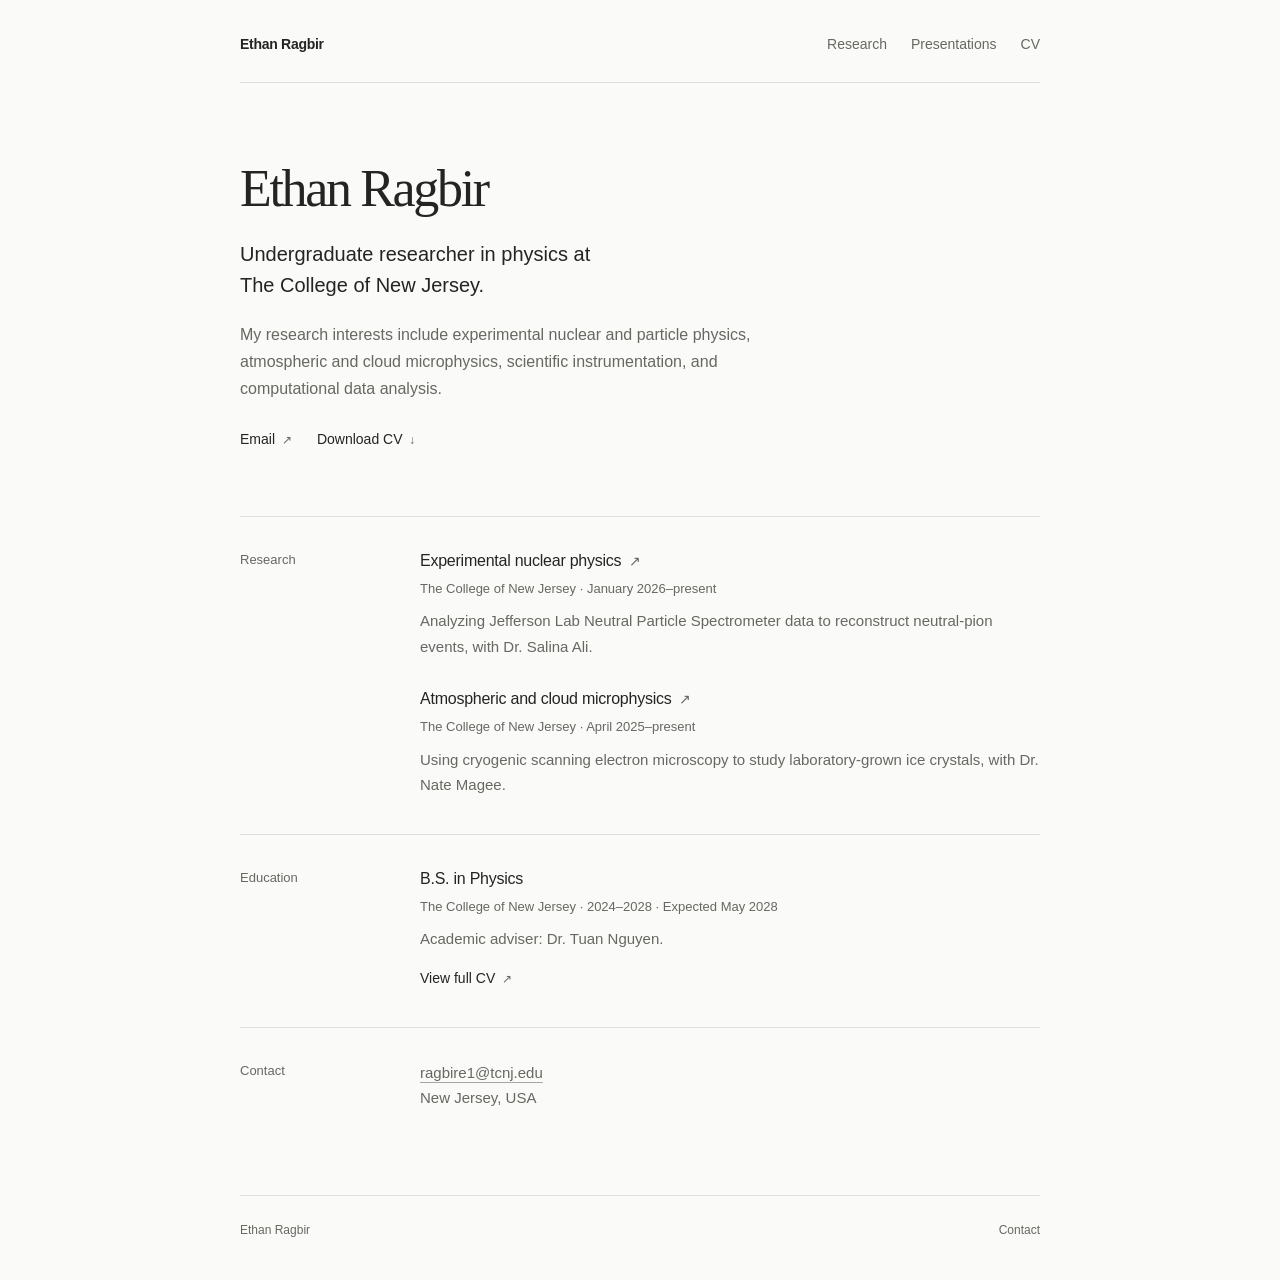
==== commit 3b88858f: "Update website and downloads from November 2026 CV" ====
--- a/index.html
+++ b/index.html
@@ -3,7 +3,7 @@
 <head>
   <meta charset="UTF-8">
   <meta name="viewport" content="width=device-width, initial-scale=1">
-  <meta name="description" content="Ethan Ragbir is a physics and mathematics student at The College of New Jersey, working on atmospheric and particle physics research.">
+  <meta name="description" content="Ethan Ragbir, undergraduate researcher in physics at The College of New Jersey. Experimental nuclear and particle physics, atmospheric and cloud microphysics.">
   <title>Ethan Ragbir</title>
   <link rel="stylesheet" href="assets/site.css">
 </head>
@@ -14,8 +14,7 @@
       <a class="site-name" href="index.html" aria-current="page">Ethan Ragbir</a>
       <nav aria-label="Main navigation">
         <a href="research.html">Research</a>
-        <a href="projects.html">Projects</a>
-        <a href="bookshelf.html">Bookshelf</a>
+        <a href="presentations.html">Presentations</a>
         <a href="resume.html">CV</a>
       </nav>
     </header>
@@ -23,30 +22,27 @@
     <main id="main-content">
       <section class="page-intro home-intro" id="home" aria-labelledby="intro-title">
         <h1 id="intro-title">Ethan Ragbir</h1>
-        <p class="lede">Physics and mathematics student at<br class="desktop-break"> The College of New Jersey.</p>
-        <p class="intro-copy">My interests are in atmospheric physics, particle physics, and the use of machine learning to understand physical systems.</p>
-        <div class="inline-links" aria-label="Connect with Ethan">
+        <p class="lede">Undergraduate researcher in physics at<br class="desktop-break"> The College of New Jersey.</p>
+        <p class="intro-copy">My research interests include experimental nuclear and particle physics, atmospheric and cloud microphysics, scientific instrumentation, and computational data analysis.</p>
+        <div class="inline-links" aria-label="Contact and CV">
           <a href="mailto:ragbire1@tcnj.edu">Email <span aria-hidden="true">↗</span></a>
-          <a href="https://github.com/Ethan-Ragbir">GitHub <span aria-hidden="true">↗</span></a>
-          <a href="https://www.linkedin.com/in/ethan-ragbir-6032b42a3">LinkedIn <span aria-hidden="true">↗</span></a>
+          <a href="cv.pdf" download="Ethan_Ragbir_CV.pdf">Download CV <span aria-hidden="true">↓</span></a>
         </div>
       </section>
 
       <section class="content-section" id="research" aria-labelledby="research-title">
         <h2 id="research-title">Research</h2>
-        <div class="section-body">
-          <div class="entry-list">
-            <article class="entry">
-              <h3><a href="research.html#ice-morphology">Ice crystal morphology <span aria-hidden="true">↗</span></a></h3>
-              <p class="meta">The College of New Jersey · Since April 2025</p>
-              <p>Studying ice crystal formation under extreme atmospheric conditions with Dr. Nathan Magee.</p>
-            </article>
-            <article class="entry">
-              <h3><a href="research.html#particle-physics">Machine learning in particle physics <span aria-hidden="true">↗</span></a></h3>
-              <p class="meta">Rutgers University / CMS · Since June 2025</p>
-              <p>Applying machine learning to particle collision data from the CMS experiment at CERN.</p>
-            </article>
-          </div>
+        <div class="entry-list">
+          <article class="entry">
+            <h3><a href="research.html#nuclear-physics">Experimental nuclear physics <span aria-hidden="true">↗</span></a></h3>
+            <p class="meta">The College of New Jersey · January 2026–present</p>
+            <p>Analyzing Jefferson Lab Neutral Particle Spectrometer data to reconstruct neutral-pion events, with Dr. Salina Ali.</p>
+          </article>
+          <article class="entry">
+            <h3><a href="research.html#ice-morphology">Atmospheric and cloud microphysics <span aria-hidden="true">↗</span></a></h3>
+            <p class="meta">The College of New Jersey · April 2025–present</p>
+            <p>Using cryogenic scanning electron microscopy to study laboratory-grown ice crystals, with Dr. Nate Magee.</p>
+          </article>
         </div>
       </section>
 
@@ -54,18 +50,18 @@
         <h2 id="education-title">Education</h2>
         <div class="section-body">
           <article class="entry">
-            <h3>The College of New Jersey</h3>
-            <p class="meta">B.S. in Physics and Mathematics · 2024–2028 (expected)</p>
-            <p>Coursework in quantum mechanics, thermodynamics, linear algebra, and differential equations.</p>
-            <a class="text-link" href="resume.html" id="cv">View CV <span aria-hidden="true">↗</span></a>
+            <h3>B.S. in Physics</h3>
+            <p class="meta">The College of New Jersey · 2024–2028 · Expected May 2028</p>
+            <p>Academic adviser: Dr. Tuan Nguyen.</p>
+            <a class="text-link" href="resume.html" id="cv">View full CV <span aria-hidden="true">↗</span></a>
           </article>
         </div>
       </section>
 
       <section class="content-section" id="contact" aria-labelledby="contact-title">
-        <h2 id="contact-title">Get in touch</h2>
+        <h2 id="contact-title">Contact</h2>
         <div class="section-body">
-          <p>For research, projects, or a conversation, email me at <a href="mailto:ragbire1@tcnj.edu">ragbire1@tcnj.edu</a>.</p>
+          <p><a href="mailto:ragbire1@tcnj.edu">ragbire1@tcnj.edu</a><br>New Jersey, USA</p>
         </div>
       </section>
     </main>
